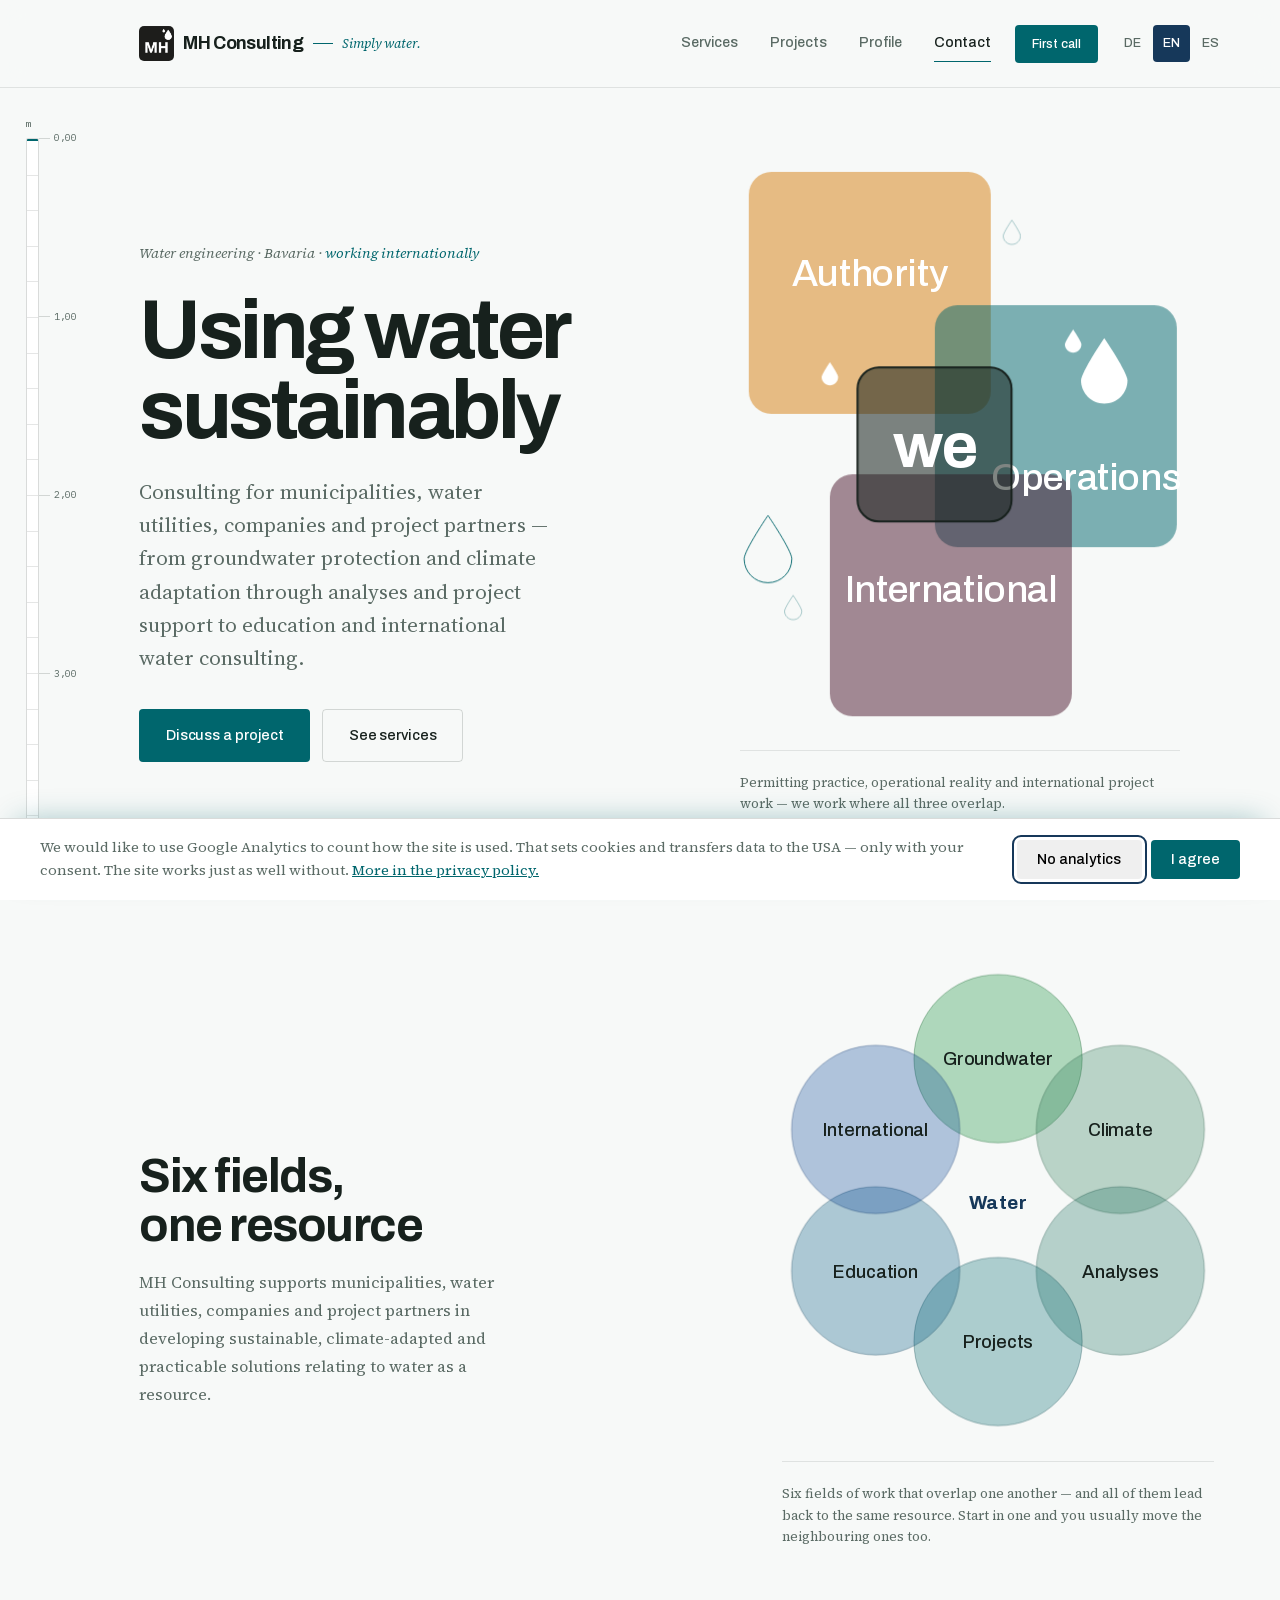
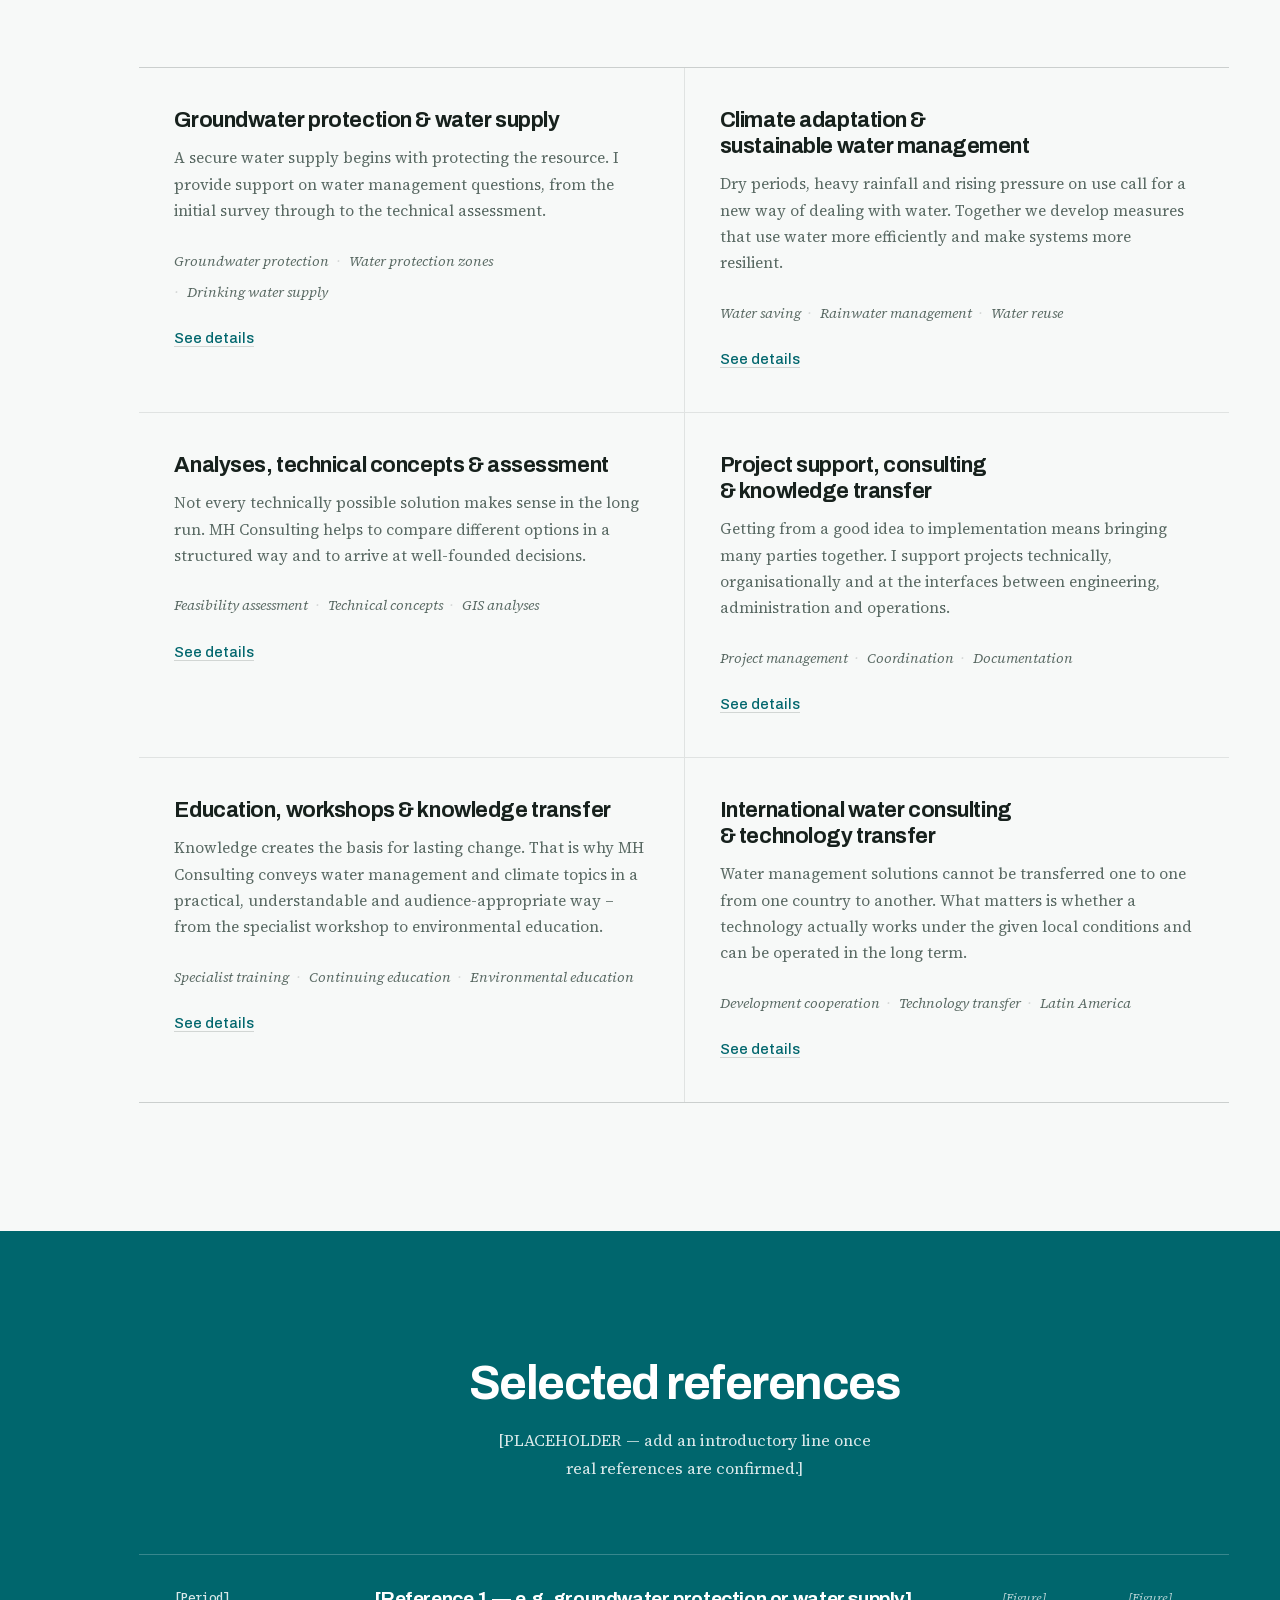
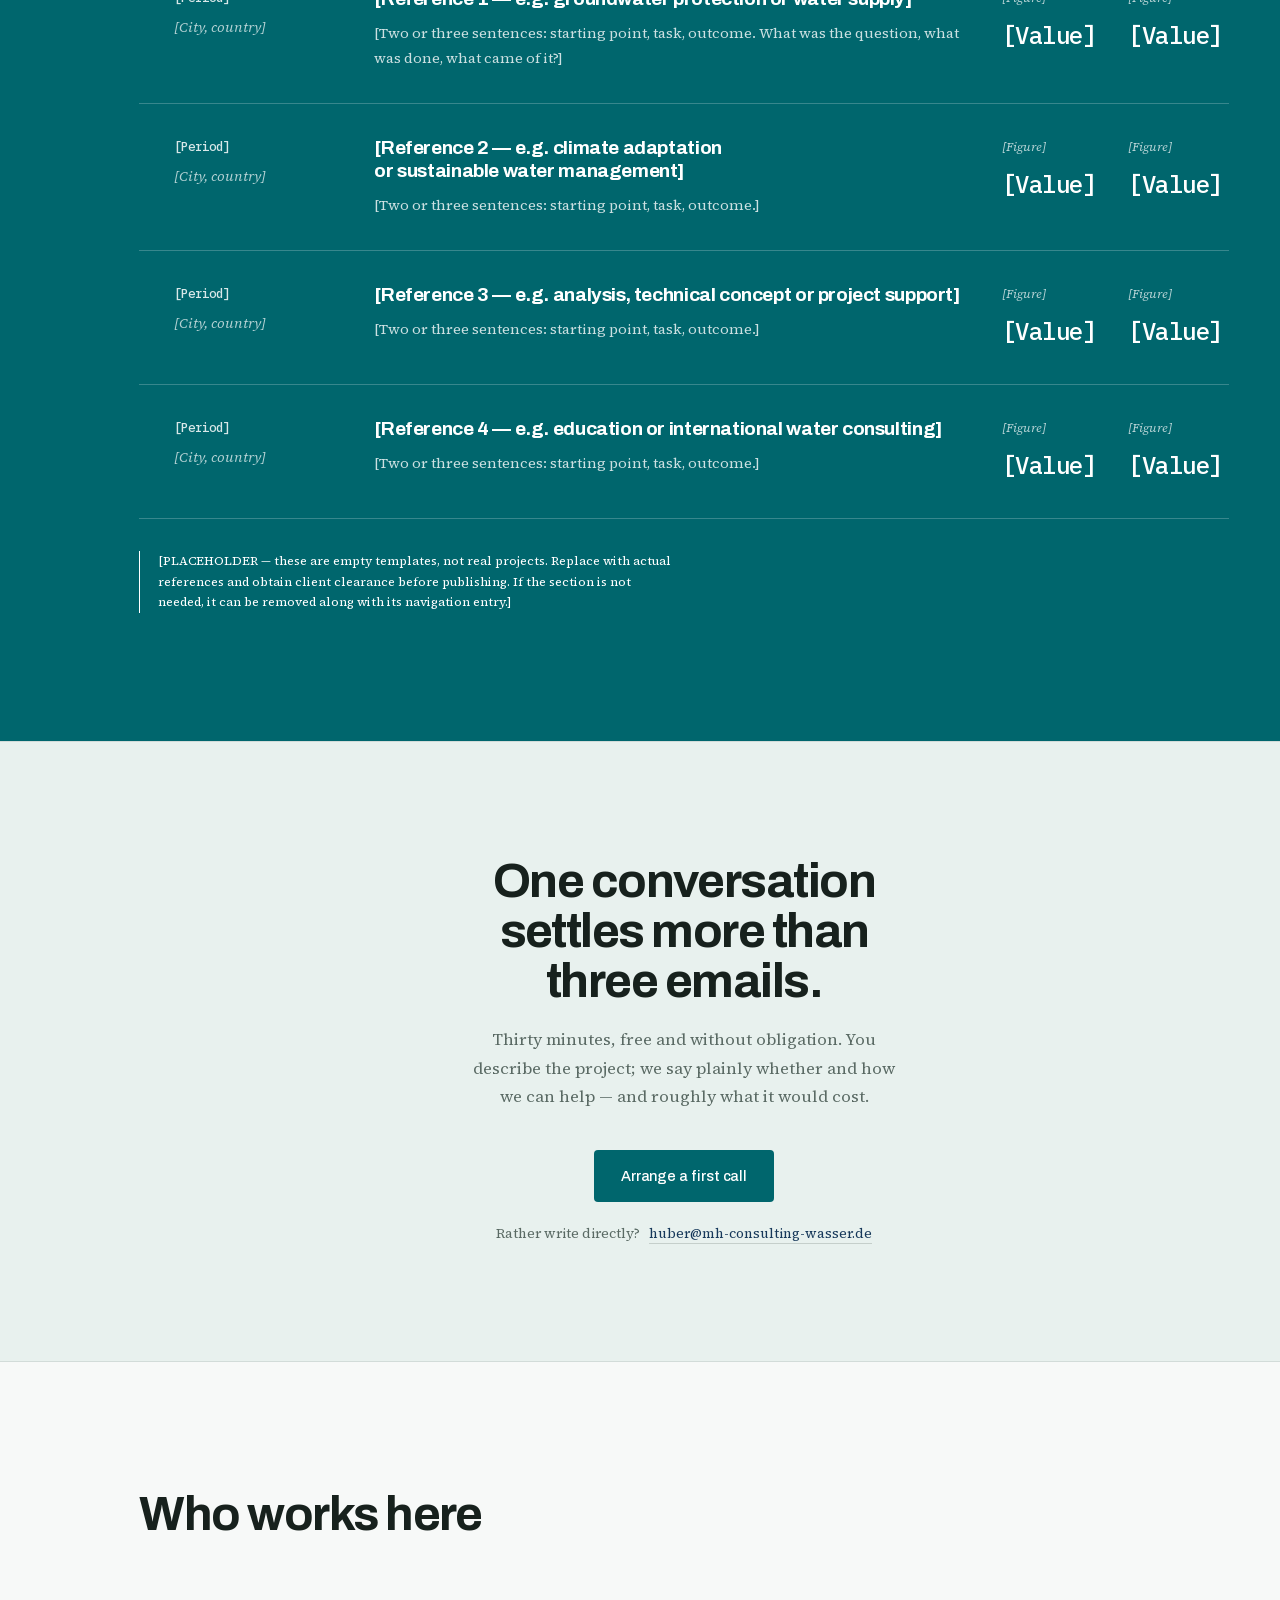
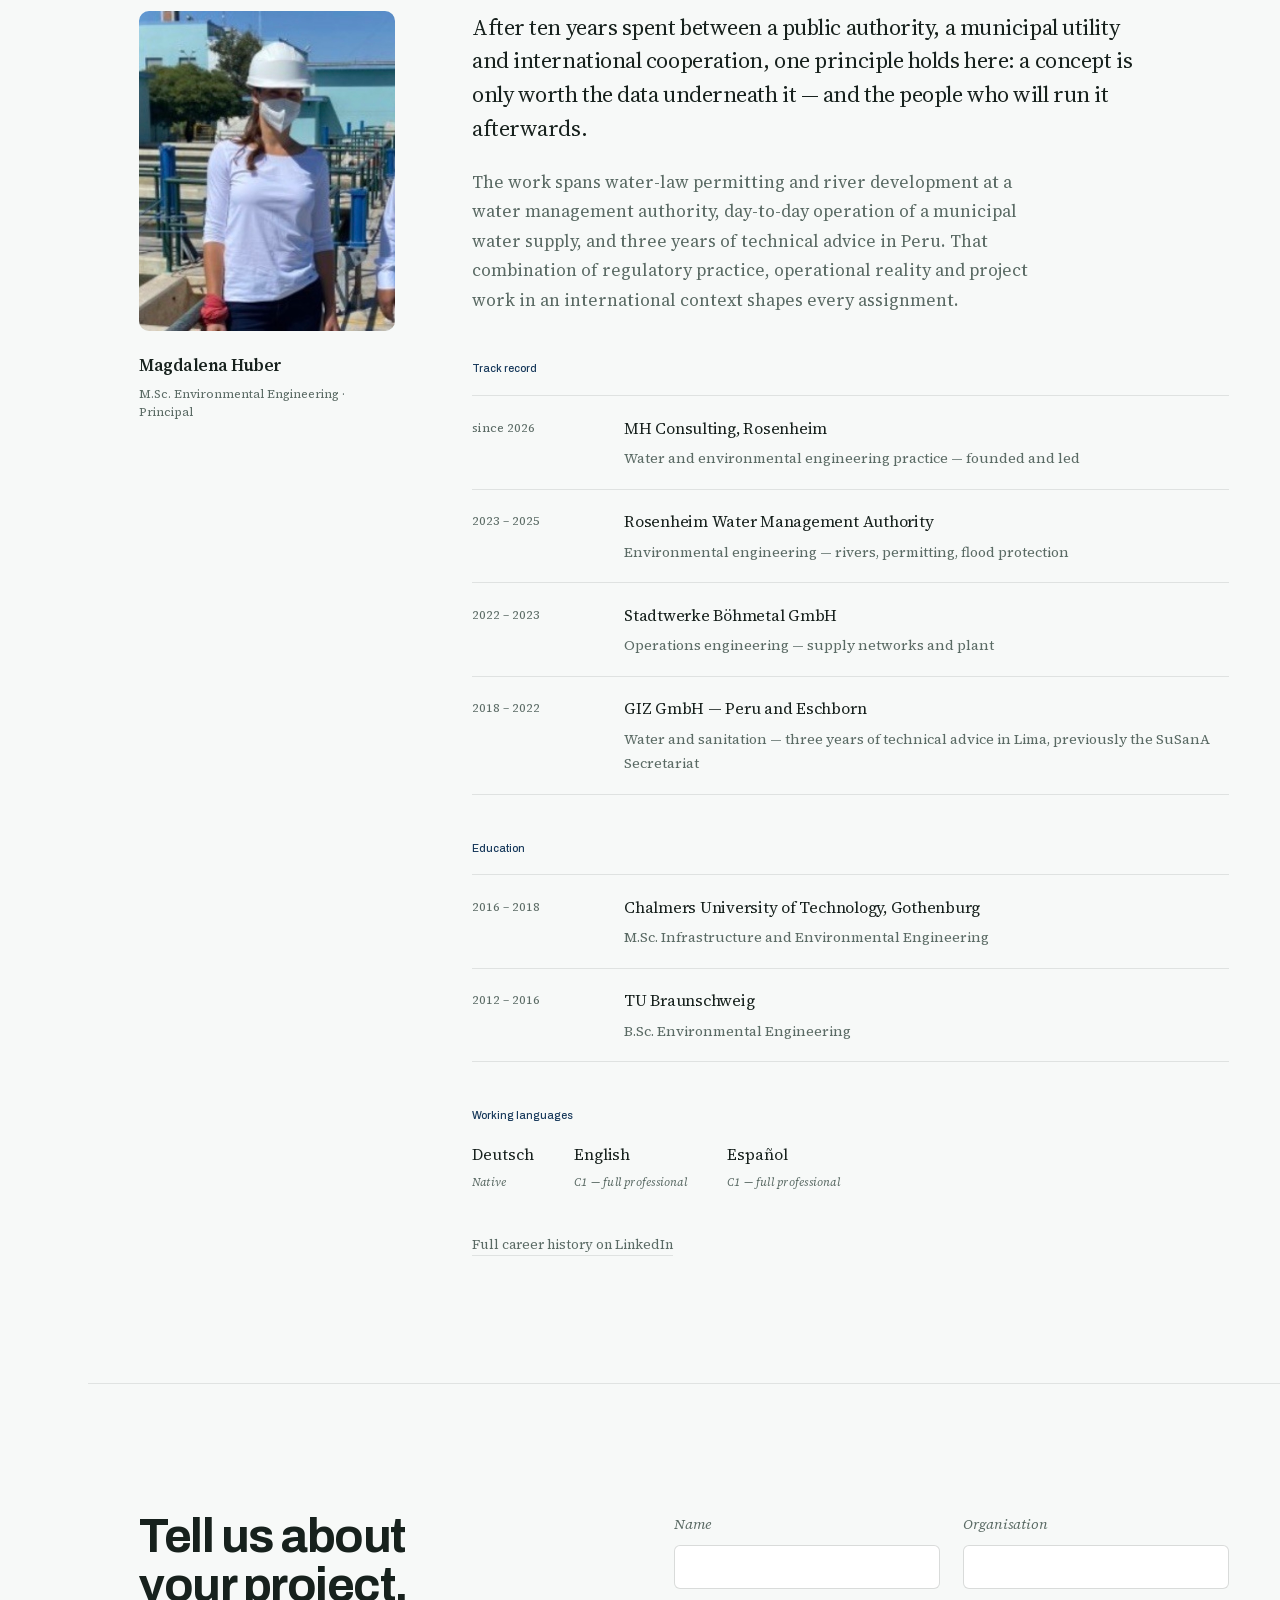
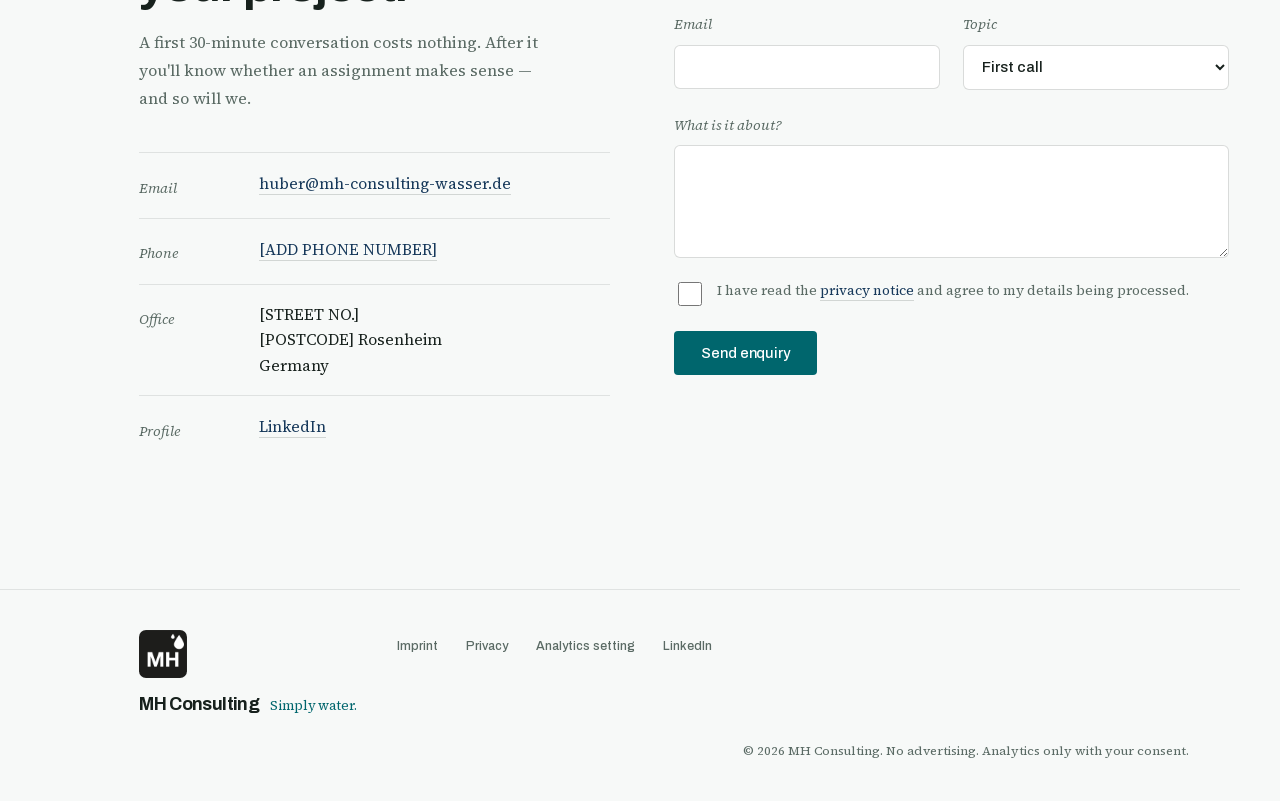
==== en/index.html @ f1e2ece2 "Rechtstexte: sechs Widersprueche und Falschangaben behoben Datenschutzerklaerung - Abschnitt 3 endet" ====
<!doctype html>
<html lang="en">
<head>
<meta charset="utf-8">
<meta name="viewport" content="width=device-width, initial-scale=1">
<title data-i18n="meta.title">MH Consulting — Water &amp; Environmental Engineering</title>
<meta name="description" data-i18n-attr="content:meta.desc" content="MH Consulting advises municipalities, water utilities and companies on water: groundwater protection, climate adaptation, analyses, projects, training.">
<meta name="robots" content="noindex,nofollow"><!-- ENTFERNEN VOR DEM ECHTEN START -->
<meta name="theme-color" content="#00666D">

<!-- Kanonische Adresse ist die .de-Fassung; mh-consulting-wasser.com
     leitet per 301 dorthin. Bei einem Wechsel siehe README, „Domain". -->
<link rel="canonical" href="https://mh-consulting-wasser.de/en/">
<link rel="alternate" hreflang="de" href="https://mh-consulting-wasser.de/">
<link rel="alternate" hreflang="en" href="https://mh-consulting-wasser.de/en/">
<link rel="alternate" hreflang="es" href="https://mh-consulting-wasser.de/es/">
<link rel="alternate" hreflang="x-default" href="https://mh-consulting-wasser.de/">

<meta property="og:type" content="website">
<meta property="og:site_name" content="MH Consulting">
<meta property="og:locale" content="en_GB">
<meta property="og:locale:alternate" content="en_GB">
<meta property="og:locale:alternate" content="es_ES">
<meta property="og:url" content="https://mh-consulting-wasser.de/en/">
<meta property="og:title" data-i18n-attr="content:meta.title" content="MH Consulting — Water &amp; Environmental Engineering">
<meta property="og:description" data-i18n-attr="content:meta.desc" content="MH Consulting advises municipalities, water utilities and companies on water: groundwater protection, climate adaptation, analyses, projects, training.">
<meta property="og:image" content="https://mh-consulting-wasser.de/assets/img/og.jpg">
<meta property="og:image:width" content="1200">
<meta property="og:image:height" content="630">
<meta property="og:image:alt" content="MH Consulting — Wasser nachhaltig nutzen">
<meta name="twitter:card" content="summary_large_image">

<!-- PLATZHALTER: Bestätigungs-Token der Google Search Console eintragen
     und dann diese Zeile aktivieren.
<meta name="google-site-verification" content="TOKEN-HIER-EINSETZEN"> -->
<link rel="preload" href="../assets/fonts/archivo-700-normal-latin.woff2" as="font" type="font/woff2" crossorigin>
<link rel="preload" href="../assets/fonts/source-serif-4-400-normal-latin.woff2" as="font" type="font/woff2" crossorigin>
<link rel="stylesheet" href="../assets/fonts/fonts.css">
<link rel="stylesheet" href="../assets/css/style.css">
<link rel="icon" href="../assets/img/favicon-32.png" sizes="32x32">
<link rel="icon" href="../assets/img/favicon-16.png" sizes="16x16">
<link rel="apple-touch-icon" href="../assets/img/apple-touch-icon.png">
<link rel="manifest" href="../site.webmanifest">

<script type="application/ld+json">
{
  "@context": "https://schema.org",
  "@type": "ProfessionalService",
  "@id": "https://mh-consulting-wasser.de/#organisation",
  "name": "MH Consulting",
  "description": "Beratung rund um die Ressource Wasser: Grundwasserschutz und Wasserversorgung, Klimaanpassung, Analysen und Fachkonzepte, Projektbegleitung, Bildung sowie internationale Wasserberatung.",
  "url": "https://mh-consulting-wasser.de/",
  "email": "huber@mh-consulting-wasser.de",
  "image": "https://mh-consulting-wasser.de/assets/img/og.jpg",
  "logo": "https://mh-consulting-wasser.de/assets/img/logo.png",
  "founder": {
    "@type": "Person",
    "name": "Magdalena Huber",
    "jobTitle": "M.Sc. Umweltingenieurwesen",
    "sameAs": ["https://www.linkedin.com/in/magdalenahuber/"]
  },
  "knowsLanguage": ["de", "en", "es"],
  "areaServed": [
    {"@type": "Country", "name": "Deutschland"},
    {"@type": "Place", "name": "Lateinamerika"}
  ],
  "address": {
    "@type": "PostalAddress",
    "addressLocality": "Rosenheim",
    "addressCountry": "DE"
  },
  "hasOfferCatalog": {
    "@type": "OfferCatalog",
    "name": "Leistungen",
    "itemListElement": [
      {"@type": "Offer", "itemOffered": {"@type": "Service", "name": "Grundwasserschutz & Wasserversorgung"}},
      {"@type": "Offer", "itemOffered": {"@type": "Service", "name": "Klimaanpassung & nachhaltiges Wassermanagement"}},
      {"@type": "Offer", "itemOffered": {"@type": "Service", "name": "Analysen, Fachkonzepte & technische Bewertung"}},
      {"@type": "Offer", "itemOffered": {"@type": "Service", "name": "Projektbegleitung, Beratung & Wissenstransfer"}},
      {"@type": "Offer", "itemOffered": {"@type": "Service", "name": "Bildung, Workshops & Wissenstransfer"}},
      {"@type": "Offer", "itemOffered": {"@type": "Service", "name": "Internationale Wasserberatung & Technologietransfer"}}
    ]
  }
}
</script>
</head>
<body>

<a class="skiplink" href="#main" data-i18n="nav.skip">Skip to content</a>

<!-- Signature: Pegel (gauge staff) — scroll position as water level -->
<div class="gauge" aria-hidden="true">
  <span class="gauge__unit">m</span>
  <div class="gauge__staff"><span class="gauge__level"></span></div>
  <ol class="gauge__marks">
    <li data-mark="0,00"></li><li data-mark="1,00"></li><li data-mark="2,00"></li>
    <li data-mark="3,00"></li><li data-mark="4,00"></li>
  </ol>
</div>

<div id="top"></div>

<header class="masthead">
  <a class="wordmark" href="#top">
    <!-- Die minimale Bildmarke trägt keine Schrift mehr — nur „MH" und die
         Tropfen. Den Namen trägt die Schrift daneben, das Zeichen bleibt
         damit auch bei 34 px eindeutig. -->
    <img class="wordmark__mark" src="../assets/img/logo.png" alt="" aria-hidden="true"
         width="1024" height="1024" decoding="async">
    <span class="wordmark__name">MH Consulting</span>
    <span class="wordmark__rule" aria-hidden="true"></span>
    <span class="wordmark__sub" data-i18n="brand.claim">Simply water.</span>
  </a>

  <nav class="nav" id="nav" aria-label="Main navigation" data-i18n-attr="aria-label:nav.label">
    <a href="#leistungen" data-i18n="nav.services">Services</a>
    <a href="#projekte" data-i18n="nav.projects">Projects</a>
    <a href="#profil" data-i18n="nav.about">Profile</a>
    <a href="#kontakt" data-i18n="nav.contact">Contact</a>
  </nav>

  <div class="masthead__tools">
    <a class="cta-mini" href="#kontakt" data-opens-talk data-i18n="cta.mini">First call</a>
    <div class="lang" role="group" aria-label="Language" data-i18n-attr="aria-label:nav.lang">
      <a href="../" hreflang="de">DE</a>
      <a href="./" hreflang="en" aria-current="true">EN</a>
      <a href="../es/" hreflang="es">ES</a>
    </div>
    <button class="burger" id="burger" aria-expanded="false" aria-controls="nav" aria-label="Menu" data-i18n-attr="aria-label:nav.menu">
      <span></span><span></span>
    </button>
  </div>
</header>

<main id="main">

  <!-- ── HERO ───────────────────────────────────────────── -->
  <section class="hero">
    <div class="hero__text">
      <p class="eyebrow" data-i18n-html="hero.eyebrow">Water engineering · Bavaria · <span class="eyebrow__intl">working internationally</span></span></p>
      <h1 data-i18n-html="hero.h1">Using water<br>sustainably</h1>
      <p class="standfirst" data-i18n="hero.lede">Consulting for municipalities, water utilities, companies and project partners — from groundwater protection and climate adaptation through analyses and project support to education and international water consulting.</p>
      <div class="actions">
        <a class="btn btn--solid" href="#kontakt" data-opens-write data-i18n="hero.cta1">Discuss a project</a>
        <a class="btn btn--ghost" href="#leistungen" data-i18n="hero.cta2">See services</a>
      </div>
    </div>

    <figure class="venn venn--work">
      <!-- Die von der Auftraggeberin gestaltete Fassung, aus der PNG-Vorlage
           als Inline-SVG nachgebaut (Geometrie 1:1 vermessen: drei gleich
           große Felder von 385 Einheiten, Radius 36).

           Gegenüber der Bilddatei gewinnt diese Fassung dreierlei: Die
           Beschriftungen werden mitübersetzt (`venn1.a`–`venn1.c`), sie
           erben die Hausschrift statt sie einzubacken, und die Felder
           lassen sich einzeln animieren — die Einblend-Regeln für
           `.venn__c--1/2/3` liegen im Stylesheet bereits vor.

           Die Schrift steht bewusst in --ink und nicht in Weiß: Bei 50 %
           Deckkraft der Flächen erreicht Weiß nur 1,8:1 (Behörde) bzw.
           2,4:1 (Betrieb) und ist damit unlesbar. --ink liegt bei 9,3:1
           bzw. 6,8:1. -->
      <svg viewBox="190 55 700 890" role="img" aria-labelledby="v1t v1d">
        <title id="v1t" data-i18n="venn1.title">Public authority, utility operations and international project work</title>
        <desc id="v1d" data-i18n="venn1.desc">Venn diagram of three sets — public authority, utility operations and international cooperation. The shared intersection is marked as the working field.</desc>

        <defs>
          <!-- Ein Tropfen, sechsmal verwendet. Kastenmaß 72 × 104. -->
          <symbol id="drop" viewBox="0 0 72 104">
            <path d="M36 4C36 4 70 54 70 66C70 84.8 54.8 100 36 100C17.2 100 2 84.8 2 66C2 54 36 4 36 4Z"/>
          </symbol>
        </defs>

        <g class="venn__sets">
          <rect class="venn__c venn__c--1" x="204" y="66"  width="385" height="385" rx="36"/>
          <rect class="venn__c venn__c--2" x="500" y="278" width="385" height="385" rx="36"/>
          <rect class="venn__c venn__c--3" x="333" y="547" width="385" height="385" rx="36"/>
        </g>

        <!-- Tropfen: die weißen liegen auf den Flächen, die offenen daneben. -->
        <g class="venn__drops" aria-hidden="true">
          <use class="venn__drop venn__drop--fill" href="#drop" x="319" y="367" width="28" height="40"/>
          <use class="venn__drop venn__drop--fill" href="#drop" x="706" y="315" width="28" height="40"/>
          <use class="venn__drop venn__drop--fill" href="#drop" x="730" y="326" width="79" height="113"/>
          <use class="venn__drop venn__drop--line" href="#drop" x="608" y="141" width="29" height="42"/>
          <use class="venn__drop venn__drop--line" href="#drop" x="194" y="608" width="81" height="116"/>
          <use class="venn__drop venn__drop--line" href="#drop" x="260" y="738" width="29" height="42"/>
        </g>

        <g class="venn__labels">
          <text x="396" y="248" data-i18n="venn1.a">Authority</text>
          <text x="740" y="572" data-i18n="venn1.b">Operations</text>
          <text x="526" y="750" data-i18n="venn1.c">International</text>
        </g>

        <g class="venn__core">
          <rect class="venn__chip" x="377" y="377" width="245" height="245" rx="34"/>
          <text x="500" y="536" data-i18n="venn1.core">we</text>
        </g>
      </svg>
      <figcaption data-i18n="venn1.cap">Permitting practice, operational reality and international project work — we work where all three overlap.</figcaption>
    </figure>

  </section>

  <!-- ── LEISTUNGEN ─────────────────────────────────────── -->
  <section id="leistungen" class="band">
    <div class="band__split">
      <div class="band__head">
        <h2 data-i18n="svc.h2">Six fields, one resource</h2>
        <p class="band__lede" data-i18n="svc.lede">MH Consulting supports municipalities, water utilities, companies and project partners in developing sustainable, climate-adapted and practicable solutions relating to water as a resource.</p>
      </div>

      <figure class="venn venn--sm venn--ring" tabindex="-1">
      <svg viewBox="54 34 452 492" role="img" aria-labelledby="v2t v2d">
        <title id="v2t" data-i18n="venn2.title">Six fields of work around the resource water</title>
        <desc id="v2d" data-i18n="venn2.desc">Six overlapping circles in a ring — groundwater protection, climate adaptation, analyses, project support, education and international consulting. At the centre sits the shared resource, water.</desc>
        <g class="venn__sets">
          <circle class="venn__c venn__c--r1" data-service="1" cx="280" cy="132" r="88"/>
          <circle class="venn__c venn__c--r2" data-service="2" cx="408" cy="206" r="88"/>
          <circle class="venn__c venn__c--r3" data-service="3" cx="408" cy="354" r="88"/>
          <circle class="venn__c venn__c--r4" data-service="4" cx="280" cy="428" r="88"/>
          <circle class="venn__c venn__c--r5" data-service="5" cx="152" cy="354" r="88"/>
          <circle class="venn__c venn__c--r6" data-service="6" cx="152" cy="206" r="88"/>
        </g>
        <g class="venn__labels">
          <text x="280" y="139" data-service="1" data-i18n="venn2.a">Groundwater</text>
          <text x="408" y="213" data-service="2" data-i18n="venn2.b">Climate</text>
          <text x="408" y="361" data-service="3" data-i18n="venn2.c">Analyses</text>
          <text x="280" y="435" data-service="4" data-i18n="venn2.d">Projects</text>
          <text x="152" y="361" data-service="5" data-i18n="venn2.e">Education</text>
          <text x="152" y="213" data-service="6" data-i18n="venn2.f">International</text>
        </g>
        <g class="venn__core">
          <text x="280" y="289" data-i18n="venn2.core1">Water</text>
        </g>
      </svg>
        <figcaption data-i18n="venn2.cap">Six fields of work that overlap one another — and all of them lead back to the same resource. Start in one and you usually move the neighbouring ones too.</figcaption>
      </figure>
    </div>

    <ul class="cards">
      <li class="card">
        <span class="card__tick" aria-hidden="true"></span>
        <h3 data-i18n="svc.1t">Groundwater protection &amp; water supply</h3>
        <p data-i18n="svc.1d">A secure water supply begins with protecting the resource. I provide support on water management questions, from the initial survey through to the technical assessment.</p>
        <ul class="tags">
          <li data-i18n="svc.1a">Groundwater protection</li><li data-i18n="svc.1b">Water protection zones</li><li data-i18n="svc.1c">Drinking water supply</li>
        </ul>
        <button class="card__more" type="button" data-service="1" data-topic="grundwasser">
          <span data-i18n="svc.more">See details</span>
        </button>
      </li>
      <li class="card">
        <span class="card__tick" aria-hidden="true"></span>
        <h3 data-i18n="svc.2t">Climate adaptation &amp; sustainable water management</h3>
        <p data-i18n="svc.2d">Dry periods, heavy rainfall and rising pressure on use call for a new way of dealing with water. Together we develop measures that use water more efficiently and make systems more resilient.</p>
        <ul class="tags">
          <li data-i18n="svc.2a">Water saving</li><li data-i18n="svc.2b">Rainwater management</li><li data-i18n="svc.2c">Water reuse</li>
        </ul>
        <button class="card__more" type="button" data-service="2" data-topic="klima">
          <span data-i18n="svc.more">See details</span>
        </button>
      </li>
      <li class="card">
        <span class="card__tick" aria-hidden="true"></span>
        <h3 data-i18n="svc.3t">Analyses, technical concepts &amp; assessment</h3>
        <p data-i18n="svc.3d">Not every technically possible solution makes sense in the long run. MH Consulting helps to compare different options in a structured way and to arrive at well-founded decisions.</p>
        <ul class="tags">
          <li data-i18n="svc.3a">Feasibility assessment</li><li data-i18n="svc.3b">Technical concepts</li><li data-i18n="svc.3c">GIS analyses</li>
        </ul>
        <button class="card__more" type="button" data-service="3" data-topic="analysen">
          <span data-i18n="svc.more">See details</span>
        </button>
      </li>
      <li class="card">
        <span class="card__tick" aria-hidden="true"></span>
        <h3 data-i18n="svc.4t">Project support, consulting &amp; knowledge transfer</h3>
        <p data-i18n="svc.4d">Getting from a good idea to implementation means bringing many parties together. I support projects technically, organisationally and at the interfaces between engineering, administration and operations.</p>
        <ul class="tags">
          <li data-i18n="svc.4a">Project management</li><li data-i18n="svc.4b">Coordination</li><li data-i18n="svc.4c">Documentation</li>
        </ul>
        <button class="card__more" type="button" data-service="4" data-topic="projekt">
          <span data-i18n="svc.more">See details</span>
        </button>
      </li>
      <li class="card">
        <span class="card__tick" aria-hidden="true"></span>
        <h3 data-i18n="svc.5t">Education, workshops &amp; knowledge transfer</h3>
        <p data-i18n="svc.5d">Knowledge creates the basis for lasting change. That is why MH Consulting conveys water management and climate topics in a practical, understandable and audience-appropriate way – from the specialist workshop to environmental education.</p>
        <ul class="tags">
          <li data-i18n="svc.5a">Specialist training</li><li data-i18n="svc.5b">Continuing education</li><li data-i18n="svc.5c">Environmental education</li>
        </ul>
        <button class="card__more" type="button" data-service="5" data-topic="bildung">
          <span data-i18n="svc.more">See details</span>
        </button>
      </li>
      <li class="card">
        <span class="card__tick" aria-hidden="true"></span>
        <h3 data-i18n="svc.6t">International water consulting &amp; technology transfer</h3>
        <p data-i18n="svc.6d">Water management solutions cannot be transferred one to one from one country to another. What matters is whether a technology actually works under the given local conditions and can be operated in the long term.</p>
        <ul class="tags">
          <li data-i18n="svc.6a">Development cooperation</li><li data-i18n="svc.6b">Technology transfer</li><li data-i18n="svc.6c">Latin America</li>
        </ul>
        <button class="card__more" type="button" data-service="6" data-topic="international">
          <span data-i18n="svc.more">See details</span>
        </button>
      </li>
    </ul>
  </section>

  <!-- ── PROJEKTE ───────────────────────────────────────── -->
  <section id="projekte" class="band band--dark">
    <div class="band__head band__head--center">
      <h2 data-i18n="prj.h2">Selected references</h2>
      <p class="band__lede" data-i18n="prj.lede">[PLACEHOLDER — add an introductory line once real references are confirmed.]</p>
    </div>

    <ol class="cases">
      <li class="case">
        <div class="case__meta">
          <span class="case__year" data-i18n="prj.year">[Period]</span>
          <span class="case__place" data-i18n="prj.1p">[City, country]</span>
        </div>
        <div class="case__body">
          <h3 data-i18n="prj.1t">[Reference 1 — e.g. groundwater protection or water supply]</h3>
          <p data-i18n="prj.1d">[Two or three sentences: starting point, task, outcome. What was the question, what was done, what came of it?]</p>
        </div>
        <dl class="case__figs">
          <div><dt data-i18n="prj.1k1">[Figure]</dt><dd data-i18n="prj.val">[Value]</dd></div>
          <div><dt data-i18n="prj.1k2">[Figure]</dt><dd data-i18n="prj.val">[Value]</dd></div>
        </dl>
      </li>

      <li class="case">
        <div class="case__meta">
          <span class="case__year" data-i18n="prj.year">[Period]</span>
          <span class="case__place" data-i18n="prj.2p">[City, country]</span>
        </div>
        <div class="case__body">
          <h3 data-i18n="prj.2t">[Reference 2 — e.g. climate adaptation or sustainable water management]</h3>
          <p data-i18n="prj.2d">[Two or three sentences: starting point, task, outcome.]</p>
        </div>
        <dl class="case__figs">
          <div><dt data-i18n="prj.2k1">[Figure]</dt><dd data-i18n="prj.val">[Value]</dd></div>
          <div><dt data-i18n="prj.2k2">[Figure]</dt><dd data-i18n="prj.val">[Value]</dd></div>
        </dl>
      </li>

      <li class="case">
        <div class="case__meta">
          <span class="case__year" data-i18n="prj.year">[Period]</span>
          <span class="case__place" data-i18n="prj.3p">[City, country]</span>
        </div>
        <div class="case__body">
          <h3 data-i18n="prj.3t">[Reference 3 — e.g. analysis, technical concept or project support]</h3>
          <p data-i18n="prj.3d">[Two or three sentences: starting point, task, outcome.]</p>
        </div>
        <dl class="case__figs">
          <div><dt data-i18n="prj.3k1">[Figure]</dt><dd data-i18n="prj.val">[Value]</dd></div>
          <div><dt data-i18n="prj.3k2">[Figure]</dt><dd data-i18n="prj.val">[Value]</dd></div>
        </dl>
      </li>

      <li class="case">
        <div class="case__meta">
          <span class="case__year" data-i18n="prj.year">[Period]</span>
          <span class="case__place" data-i18n="prj.4p">[City, country]</span>
        </div>
        <div class="case__body">
          <h3 data-i18n="prj.4t">[Reference 4 — e.g. education or international water consulting]</h3>
          <p data-i18n="prj.4d">[Two or three sentences: starting point, task, outcome.]</p>
        </div>
        <dl class="case__figs">
          <div><dt data-i18n="prj.4k1">[Figure]</dt><dd data-i18n="prj.val">[Value]</dd></div>
          <div><dt data-i18n="prj.4k2">[Figure]</dt><dd data-i18n="prj.val">[Value]</dd></div>
        </dl>
      </li>
    </ol>

    <p class="disclaimer" data-i18n="prj.note">[PLACEHOLDER — these are empty templates, not real projects. Replace with actual references and obtain client clearance before publishing. If the section is not needed, it can be removed along with its navigation entry.]</p>
  </section>

  <!-- ── CALL TO ACTION ─────────────────────────────────── -->
  <section class="cta" aria-labelledby="cta-h">
    <div class="cta__inner">
      <h2 id="cta-h" data-i18n="cta.h2">One conversation settles more than three emails.</h2>
      <p class="cta__lede" data-i18n="cta.lede">Thirty minutes, free and without obligation. You describe the project; we say plainly whether and how we can help — and roughly what it would cost.</p>
      <div class="cta__actions">
        <a class="btn btn--solid" href="#kontakt" data-opens-talk data-i18n="cta.btn">Arrange a first call</a>
        <p class="cta__alt">
          <span data-i18n="cta.alt">Rather write directly?</span>
          <a href="mailto:huber@mh-consulting-wasser.de" data-i18n="ph.mail">huber@mh-consulting-wasser.de</a>
        </p>
      </div>
    </div>
  </section>

  <!-- ── PROFIL / TEAM ──────────────────────────────────── -->
  <section id="profil" class="band">
    <div class="band__head">
      <h2 data-i18n="abt.h2">Who works here</h2>
    </div>

    <div class="profile">
      <figure class="profile__portrait">
        <img class="portrait" src="../assets/img/portrait.jpg" width="490" height="764" alt="Portrait photo of Magdalena Huber wearing a hard hat at a water facility" data-i18n-attr="alt:abt.photoAlt" loading="lazy" decoding="async">
        <figcaption>
          <b data-i18n="abt.name">Magdalena Huber</b>
          <span data-i18n="abt.role">M.Sc. Environmental Engineering · Principal</span>
        </figcaption>
      </figure>

      <div class="profile__text">
        <p class="lead" data-i18n="abt.p1">After ten years spent between a public authority, a municipal utility and international cooperation, one principle holds here: a concept is only worth the data underneath it — and the people who will run it afterwards.</p>
        <p data-i18n="abt.p2">The work spans water-law permitting and river development at a water management authority, day-to-day operation of a municipal water supply, and three years of technical advice in Peru. That combination of regulatory practice, operational reality and project work in an international context shapes every assignment.</p>

        <h3 class="subhead" data-i18n="abt.exp">Track record</h3>
        <ol class="track">
          <li><span class="track__yr" data-i18n="abt.t0y">since 2026</span><b data-i18n="abt.t0t">MH Consulting, Rosenheim</b><em data-i18n="abt.t0d">Water and environmental engineering practice — founded and led</em></li>
          <li><span class="track__yr">2023 – 2025</span><b data-i18n="abt.t1t">Rosenheim Water Management Authority</b><em data-i18n="abt.t1d">Environmental engineering — rivers, permitting, flood protection</em></li>
          <li><span class="track__yr">2022 – 2023</span><b data-i18n="abt.t2t">Stadtwerke Böhmetal GmbH</b><em data-i18n="abt.t2d">Operations engineering — supply networks and plant</em></li>
          <li><span class="track__yr">2018 – 2022</span><b data-i18n="abt.t3t">GIZ GmbH — Peru and Eschborn</b><em data-i18n="abt.t3d">Water and sanitation — three years of technical advice in Lima, previously the SuSanA Secretariat</em></li>
        </ol>

        <h3 class="subhead" data-i18n="abt.edu">Education</h3>
        <ol class="track">
          <li><span class="track__yr">2016 – 2018</span><b data-i18n="abt.e1t">Chalmers University of Technology, Gothenburg</b><em data-i18n="abt.e1d">M.Sc. Infrastructure and Environmental Engineering</em></li>
          <li><span class="track__yr">2012 – 2016</span><b data-i18n="abt.e2t">TU Braunschweig</b><em data-i18n="abt.e2d">B.Sc. Environmental Engineering</em></li>
        </ol>

        <h3 class="subhead" data-i18n="abt.lang">Working languages</h3>
        <ul class="langs">
          <li><b>Deutsch</b><span data-i18n="abt.l1">Native</span></li>
          <li><b>English</b><span data-i18n="abt.l2">C1 — full professional</span></li>
          <li><b>Español</b><span data-i18n="abt.l3">C1 — full professional</span></li>
        </ul>

        <p class="profile__more"><a href="https://www.linkedin.com/in/magdalenahuber/" rel="me noopener" target="_blank" data-i18n="abt.cv">Full career history on LinkedIn</a></p>
      </div>
    </div>
  </section>

  <!-- ── KONTAKT ────────────────────────────────────────── -->
  <section id="kontakt" class="band band--contact">
    <div class="contact">
      <div class="contact__pitch">
        <h2 data-i18n="ctc.h2">Tell us about your project.</h2>
        <p class="band__lede" data-i18n="ctc.lede">A first 30-minute conversation costs nothing. After it you'll know whether an assignment makes sense — and so will we.</p>

        <dl class="contact__list">
          <div><dt data-i18n="ctc.mail">Email</dt><dd><a href="mailto:huber@mh-consulting-wasser.de" data-i18n="ph.mail">huber@mh-consulting-wasser.de</a></dd></div>
          <div><dt data-i18n="ctc.phone">Phone</dt><dd><a href="tel:+49000000000" data-i18n="ph.phone">[ADD PHONE NUMBER]</a></dd></div>
          <div><dt data-i18n="ctc.addr">Office</dt><dd data-i18n-html="ph.addr">[STREET NO.]<br>[POSTCODE] Rosenheim<br>Germany</dd></div>
          <div><dt data-i18n="ctc.profile">Profile</dt><dd><a href="https://www.linkedin.com/in/magdalenahuber/" rel="me noopener" target="_blank">LinkedIn</a></dd></div>
        </dl>
      </div>

      <form class="form" id="form" novalidate>
        <div class="field">
          <label for="f-name" data-i18n="frm.name">Name</label>
          <input id="f-name" name="name" type="text" autocomplete="name" required>
        </div>
        <div class="field">
          <label for="f-org" data-i18n="frm.org">Organisation</label>
          <input id="f-org" name="org" type="text" autocomplete="organization">
        </div>
        <div class="field">
          <label for="f-mail" data-i18n="frm.mail">Email</label>
          <input id="f-mail" name="email" type="email" autocomplete="email" required>
        </div>
        <div class="field">
          <label for="f-topic" data-i18n="frm.topic">Topic</label>
          <select id="f-topic" name="topic">
            <option value="erstgespraech" data-i18n="frm.o0" selected>First call</option>
            <option value="grundwasser" data-i18n="frm.o1">Groundwater protection &amp; water supply</option>
            <option value="klima" data-i18n="frm.o2">Climate adaptation &amp; sustainable water management</option>
            <option value="analysen" data-i18n="frm.o3">Analyses, technical concepts &amp; assessment</option>
            <option value="projekt" data-i18n="frm.o4">Project support, consulting &amp; knowledge transfer</option>
            <option value="bildung" data-i18n="frm.o5">Education, workshops &amp; knowledge transfer</option>
            <option value="international" data-i18n="frm.o6">International water consulting &amp; technology transfer</option>
            <option value="sonstiges" data-i18n="frm.o7">Something else</option>
          </select>
        </div>
        <div class="field field--wide">
          <label for="f-msg" data-i18n="frm.msg">What is it about?</label>
          <textarea id="f-msg" name="message" rows="5" required></textarea>
        </div>
        <div class="field field--wide check">
          <input id="f-privacy" name="privacy" type="checkbox" required>
          <label for="f-privacy" data-i18n-html="frm.privacy">I have read the <a href="../datenschutz.html">privacy notice</a> and agree to my details being processed.</a> gelesen und bin mit der Verarbeitung meiner Angaben einverstanden.</label>
        </div>
        <div class="field field--wide">
          <button class="btn btn--solid" type="submit" data-i18n="frm.send">Send enquiry</button>
          <p class="form__note" role="status" id="form-note"></p>
        </div>
      </form>
    </div>
  </section>
</main>

<footer class="foot">
  <div class="foot__brand">
    <img class="foot__mark" src="../assets/img/logo.png"
         alt="MH Consulting — Einfach Wasser"
         width="1024" height="1024" loading="lazy" decoding="async">
    <div>
      <span class="wordmark__name">MH Consulting</span>
      <span data-i18n="brand.claim">Simply water.</span>
    </div>
  </div>
  <nav class="foot__nav" aria-label="Legal" data-i18n-attr="aria-label:foot.legal">
    <a href="../impressum.html" data-i18n="foot.imprint">Imprint</a>
    <a href="../datenschutz.html" data-i18n="foot.privacy">Privacy</a>
    <a href="#" data-consent-reset data-i18n="cns.reset">Analytics setting</a>
    <a href="https://www.linkedin.com/in/magdalenahuber/" rel="me noopener" target="_blank">LinkedIn</a>
  </nav>
  <p class="foot__note" data-i18n="foot.note">© 2026 MH Consulting. No advertising. Analytics only with your consent.</p>
</footer>

<dialog class="modal modal--write" id="write-modal" aria-labelledby="write-title">
  <article class="modal__box">
    <button class="modal__close" id="write-close" type="button" aria-label="Close" data-i18n-attr="aria-label:dlg.close">
      <svg viewBox="0 0 20 20" aria-hidden="true"><path d="M5 5l10 10M15 5L5 15"/></svg>
    </button>

    <h2 id="write-title" data-i18n="write.h2">Tell us briefly what it is about.</h2>
    <p class="modal__lede" data-i18n="write.lede">On send, your own email client opens with the message ready. You can still change anything there before it goes out.</p>

    <div class="talk__langs talk__langs--compact">
      <ul class="talk__flags">
        <li>Deutsch</li><li>English</li><li>Español</li>
      </ul>
      <p data-i18n="write.langNote">Write in German, English or Spanish — whichever you prefer.</p>
    </div>

    <form class="form" id="write-form" novalidate>
      <div class="field">
        <label for="w-name" data-i18n="frm.name">Name</label>
        <input id="w-name" name="name" type="text" autocomplete="name" required>
      </div>
      <div class="field">
        <label for="w-org" data-i18n="frm.org">Organisation</label>
        <input id="w-org" name="org" type="text" autocomplete="organization">
      </div>
      <div class="field">
        <label for="w-mail" data-i18n="frm.mail">Email</label>
        <input id="w-mail" name="email" type="email" autocomplete="email" required>
      </div>
      <div class="field">
        <label for="w-topic" data-i18n="frm.topic">Topic</label>
        <select id="w-topic" name="topic">
          <option value="erstgespraech" data-i18n="frm.o0" selected>First call</option>
          <option value="grundwasser" data-i18n="frm.o1">Groundwater protection &amp; water supply</option>
          <option value="klima" data-i18n="frm.o2">Climate adaptation &amp; sustainable water management</option>
          <option value="analysen" data-i18n="frm.o3">Analyses, technical concepts &amp; assessment</option>
          <option value="projekt" data-i18n="frm.o4">Project support, consulting &amp; knowledge transfer</option>
          <option value="bildung" data-i18n="frm.o5">Education, workshops &amp; knowledge transfer</option>
          <option value="international" data-i18n="frm.o6">International water consulting &amp; technology transfer</option>
          <option value="sonstiges" data-i18n="frm.o7">Something else</option>
        </select>
      </div>
      <div class="field field--wide">
        <label for="w-msg" data-i18n="frm.msg">What is it about?</label>
        <textarea id="w-msg" name="message" rows="5" required></textarea>
      </div>
      <div class="field field--wide check">
        <input id="w-privacy" name="privacy" type="checkbox" required>
        <label for="w-privacy" data-i18n-html="frm.privacy">I have read the <a href="../datenschutz.html">privacy notice</a> and agree to my details being processed.</a> gelesen und bin mit der Verarbeitung meiner Angaben einverstanden.</label>
      </div>
      <div class="field field--wide">
        <button class="btn btn--solid" type="submit" data-i18n="frm.send">Send enquiry</button>
        <p class="form__note" role="status" id="write-note"></p>
      </div>
    </form>
  </article>
</dialog>

<dialog class="modal modal--talk" id="talk-modal" aria-labelledby="talk-title">
  <article class="modal__box">
    <button class="modal__close" id="talk-close" type="button" aria-label="Close" data-i18n-attr="aria-label:dlg.close">
      <svg viewBox="0 0 20 20" aria-hidden="true"><path d="M5 5l10 10M15 5L5 15"/></svg>
    </button>

    <h2 id="talk-title" data-i18n="talk.h2">A conversation, not a sales call.</h2>
    <p class="modal__lede" data-i18n="talk.lede">Thirty minutes by phone or video. You describe your project, we listen and ask questions. Afterwards you will know more than before — whether we end up working together or not.</p>

    <h3 class="subhead" data-i18n="talk.whatH">What happens in it</h3>
    <ul class="modal__list">
      <li data-i18n="talk.w1">You describe the project, as far as you know it today.</li>
      <li data-i18n="talk.w2">We say what it involves technically and where the pitfalls sit.</li>
      <li data-i18n="talk.w3">If it fits, we sketch the next steps and a cost range.</li>
    </ul>

    <div class="talk__langs">
      <p class="talk__langs-label" data-i18n="talk.langLabel">Language</p>
      <ul class="talk__flags">
        <li>Deutsch</li><li>English</li><li>Español</li>
      </ul>
      <p data-i18n="talk.langNote">Write or talk in German, English or Spanish — whichever comes easiest to you.</p>
    </div>

    <div class="modal__foot">
      <!-- PLATZHALTER: echten Cal.com-Link eintragen, sobald das Konto steht.
           Bewusst ein ausgehender Link und keine Einbettung — eingebettet
           wäre Cal.com ein Drittanbieter im Seitenkontext und bräuchte eine
           Einwilligung. Verlinken braucht keine. -->
      <a class="btn btn--solid" id="talk-book"
         href="https://cal.com/xxxx/erstgespraech"
         rel="noopener" target="_blank" data-i18n="talk.book">Pick a time</a>
      <button class="btn" id="talk-cta" type="button" data-i18n="talk.cta">Write instead</button>
      <p class="modal__hint">
        <span data-i18n="talk.alt">Or directly:</span>
        <a href="mailto:huber@mh-consulting-wasser.de" data-i18n="ph.mail">huber@mh-consulting-wasser.de</a>
      </p>
      <p class="talk__soft" data-i18n="talk.soft">No quote, no obligation, no follow-up emails. If we are not the right people for it, we will say so — and point you to someone we know.</p>
    </div>
  </article>
</dialog>

<dialog class="modal" id="svc-modal" aria-labelledby="modal-title">
  <article class="modal__box">
    <button class="modal__close" id="modal-close" type="button" aria-label="Close" data-i18n-attr="aria-label:dlg.close">
      <svg viewBox="0 0 20 20" aria-hidden="true"><path d="M5 5l10 10M15 5L5 15"/></svg>
    </button>

    <h2 id="modal-title"></h2>
    <p class="modal__lede" id="modal-lede"></p>

    <h3 class="subhead" id="modal-deliver"></h3>
    <ul class="modal__list" id="modal-list"></ul>

    <div class="modal__foot">
      <button class="btn btn--solid" id="modal-cta" type="button"></button>
      <p class="modal__hint" id="modal-hint"></p>
    </div>
  </article>
</dialog>

<script src="../assets/js/i18n.js"></script>
<script src="../assets/js/consent.js"></script>
<script src="../assets/js/main.js"></script>
</body>
</html>
---- assets/fonts/fonts.css ----
/* Self-hosted webfonts — no third-party requests (DSGVO/GDPR).
   Archivo & Source Serif 4 & IBM Plex Mono, SIL Open Font License 1.1 */

/* Archivo 500 normal — latin-ext */
@font-face {
  font-family: 'Archivo';
  font-style: normal;
  font-weight: 500;
  font-stretch: 100%;
  font-display: swap;
  src: url(../fonts/archivo-500-normal-latin-ext.woff2) format('woff2');
  unicode-range: U+0100-02BA, U+02BD-02C5, U+02C7-02CC, U+02CE-02D7, U+02DD-02FF, U+0304, U+0308, U+0329, U+1D00-1DBF, U+1E00-1E9F, U+1EF2-1EFF, U+2020, U+20A0-20AB, U+20AD-20C0, U+2113, U+2C60-2C7F, U+A720-A7FF;
}

/* Archivo 500 normal — latin */
@font-face {
  font-family: 'Archivo';
  font-style: normal;
  font-weight: 500;
  font-stretch: 100%;
  font-display: swap;
  src: url(../fonts/archivo-500-normal-latin.woff2) format('woff2');
  unicode-range: U+0000-00FF, U+0131, U+0152-0153, U+02BB-02BC, U+02C6, U+02DA, U+02DC, U+0304, U+0308, U+0329, U+2000-206F, U+20AC, U+2122, U+2191, U+2193, U+2212, U+2215, U+FEFF, U+FFFD;
}

/* Archivo 700 normal — latin-ext */
@font-face {
  font-family: 'Archivo';
  font-style: normal;
  font-weight: 700;
  font-stretch: 100%;
  font-display: swap;
  src: url(../fonts/archivo-700-normal-latin-ext.woff2) format('woff2');
  unicode-range: U+0100-02BA, U+02BD-02C5, U+02C7-02CC, U+02CE-02D7, U+02DD-02FF, U+0304, U+0308, U+0329, U+1D00-1DBF, U+1E00-1E9F, U+1EF2-1EFF, U+2020, U+20A0-20AB, U+20AD-20C0, U+2113, U+2C60-2C7F, U+A720-A7FF;
}

/* Archivo 700 normal — latin */
@font-face {
  font-family: 'Archivo';
  font-style: normal;
  font-weight: 700;
  font-stretch: 100%;
  font-display: swap;
  src: url(../fonts/archivo-700-normal-latin.woff2) format('woff2');
  unicode-range: U+0000-00FF, U+0131, U+0152-0153, U+02BB-02BC, U+02C6, U+02DA, U+02DC, U+0304, U+0308, U+0329, U+2000-206F, U+20AC, U+2122, U+2191, U+2193, U+2212, U+2215, U+FEFF, U+FFFD;
}

/* IBM Plex Mono 400 normal — latin-ext */
@font-face {
  font-family: 'IBM Plex Mono';
  font-style: normal;
  font-weight: 400;
  font-display: swap;
  src: url(../fonts/ibm-plex-mono-400-normal-latin-ext.woff2) format('woff2');
  unicode-range: U+0100-02BA, U+02BD-02C5, U+02C7-02CC, U+02CE-02D7, U+02DD-02FF, U+0304, U+0308, U+0329, U+1D00-1DBF, U+1E00-1E9F, U+1EF2-1EFF, U+2020, U+20A0-20AB, U+20AD-20C0, U+2113, U+2C60-2C7F, U+A720-A7FF;
}

/* IBM Plex Mono 400 normal — latin */
@font-face {
  font-family: 'IBM Plex Mono';
  font-style: normal;
  font-weight: 400;
  font-display: swap;
  src: url(../fonts/ibm-plex-mono-400-normal-latin.woff2) format('woff2');
  unicode-range: U+0000-00FF, U+0131, U+0152-0153, U+02BB-02BC, U+02C6, U+02DA, U+02DC, U+0304, U+0308, U+0329, U+2000-206F, U+20AC, U+2122, U+2191, U+2193, U+2212, U+2215, U+FEFF, U+FFFD;
}

/* IBM Plex Mono 500 normal — latin-ext */
@font-face {
  font-family: 'IBM Plex Mono';
  font-style: normal;
  font-weight: 500;
  font-display: swap;
  src: url(../fonts/ibm-plex-mono-500-normal-latin-ext.woff2) format('woff2');
  unicode-range: U+0100-02BA, U+02BD-02C5, U+02C7-02CC, U+02CE-02D7, U+02DD-02FF, U+0304, U+0308, U+0329, U+1D00-1DBF, U+1E00-1E9F, U+1EF2-1EFF, U+2020, U+20A0-20AB, U+20AD-20C0, U+2113, U+2C60-2C7F, U+A720-A7FF;
}

/* IBM Plex Mono 500 normal — latin */
@font-face {
  font-family: 'IBM Plex Mono';
  font-style: normal;
  font-weight: 500;
  font-display: swap;
  src: url(../fonts/ibm-plex-mono-500-normal-latin.woff2) format('woff2');
  unicode-range: U+0000-00FF, U+0131, U+0152-0153, U+02BB-02BC, U+02C6, U+02DA, U+02DC, U+0304, U+0308, U+0329, U+2000-206F, U+20AC, U+2122, U+2191, U+2193, U+2212, U+2215, U+FEFF, U+FFFD;
}

/* Source Serif 4 400 italic — latin-ext */
@font-face {
  font-family: 'Source Serif 4';
  font-style: italic;
  font-weight: 400;
  font-display: swap;
  src: url(../fonts/source-serif-4-400-italic-latin-ext.woff2) format('woff2');
  unicode-range: U+0100-02BA, U+02BD-02C5, U+02C7-02CC, U+02CE-02D7, U+02DD-02FF, U+0304, U+0308, U+0329, U+1D00-1DBF, U+1E00-1E9F, U+1EF2-1EFF, U+2020, U+20A0-20AB, U+20AD-20C0, U+2113, U+2C60-2C7F, U+A720-A7FF;
}

/* Source Serif 4 400 italic — latin */
@font-face {
  font-family: 'Source Serif 4';
  font-style: italic;
  font-weight: 400;
  font-display: swap;
  src: url(../fonts/source-serif-4-400-italic-latin.woff2) format('woff2');
  unicode-range: U+0000-00FF, U+0131, U+0152-0153, U+02BB-02BC, U+02C6, U+02DA, U+02DC, U+0304, U+0308, U+0329, U+2000-206F, U+20AC, U+2122, U+2191, U+2193, U+2212, U+2215, U+FEFF, U+FFFD;
}

/* Source Serif 4 400 normal — latin-ext */
@font-face {
  font-family: 'Source Serif 4';
  font-style: normal;
  font-weight: 400;
  font-display: swap;
  src: url(../fonts/source-serif-4-400-normal-latin-ext.woff2) format('woff2');
  unicode-range: U+0100-02BA, U+02BD-02C5, U+02C7-02CC, U+02CE-02D7, U+02DD-02FF, U+0304, U+0308, U+0329, U+1D00-1DBF, U+1E00-1E9F, U+1EF2-1EFF, U+2020, U+20A0-20AB, U+20AD-20C0, U+2113, U+2C60-2C7F, U+A720-A7FF;
}

/* Source Serif 4 400 normal — latin */
@font-face {
  font-family: 'Source Serif 4';
  font-style: normal;
  font-weight: 400;
  font-display: swap;
  src: url(../fonts/source-serif-4-400-normal-latin.woff2) format('woff2');
  unicode-range: U+0000-00FF, U+0131, U+0152-0153, U+02BB-02BC, U+02C6, U+02DA, U+02DC, U+0304, U+0308, U+0329, U+2000-206F, U+20AC, U+2122, U+2191, U+2193, U+2212, U+2215, U+FEFF, U+FFFD;
}

/* Source Serif 4 600 normal — latin-ext */
@font-face {
  font-family: 'Source Serif 4';
  font-style: normal;
  font-weight: 600;
  font-display: swap;
  src: url(../fonts/source-serif-4-600-normal-latin-ext.woff2) format('woff2');
  unicode-range: U+0100-02BA, U+02BD-02C5, U+02C7-02CC, U+02CE-02D7, U+02DD-02FF, U+0304, U+0308, U+0329, U+1D00-1DBF, U+1E00-1E9F, U+1EF2-1EFF, U+2020, U+20A0-20AB, U+20AD-20C0, U+2113, U+2C60-2C7F, U+A720-A7FF;
}

/* Source Serif 4 600 normal — latin */
@font-face {
  font-family: 'Source Serif 4';
  font-style: normal;
  font-weight: 600;
  font-display: swap;
  src: url(../fonts/source-serif-4-600-normal-latin.woff2) format('woff2');
  unicode-range: U+0000-00FF, U+0131, U+0152-0153, U+02BB-02BC, U+02C6, U+02DA, U+02DC, U+0304, U+0308, U+0329, U+2000-206F, U+20AC, U+2122, U+2191, U+2193, U+2212, U+2215, U+FEFF, U+FFFD;
}
---- assets/css/style.css ----
/* ============================================================
   Huber Consulting — Wasser & Umwelt
   Neo-minimalism: generous space, hairline structure, one
   dominant colour (#00666D) and one accent (deep blue).
   Soft brand-tinted shadows carry depth instead of outlines.
   ============================================================ */

:root{
  /* ---- colour ---- */
  --brand:      #00666d;   /* dominant */
  --brand-deep: #00666d;   /* text-safe tint of the brand */
  --brand-soft: #E8F1EE;   /* quiet surface tint */
  --navy:       #16385A;   /* accent — markers, rules, small emphasis */

  /* Venn sets: Split-Komplementär auf der Marke (Farbton 184°). Die Marke
     behält die mittlere Menge, die beiden anderen liegen beiderseits ihrer
     Komplementärfarbe, bei 34° und 334°.

     Der Farbton allein trägt die Unterscheidung nie — die Helligkeit ist
     mitgestuft, damit die Mengen auch in Graustufen und für farbfehl-
     sichtige Leser auseinanderfallen. Grauwerte 140 / 72 / 42, also
     Abstände von 68 und 30. (Die frühere Fassung stand bei 123 / 72 / 66:
     Betrieb und International lagen 7 Stufen auseinander und fielen im
     Schwarzweißdruck zusammen.)

     Die Flächen liegen bei 50 % Deckkraft übereinander. Deshalb stehen die
     Beschriftungen in --ink und nicht in Weiß: Weiß erreicht auf der
     halbdeckenden Fläche nur 1,8:1 (Behörde) und 2,4:1 (Betrieb). */
  --venn-1:     #D67F0E;   /* hue  34° — warm, hellste */
  --venn-2:     #00666D;   /* die Marke selbst */
  --venn-3:     #4C182F;   /* hue 334° — rosé, dunkelste */

  /* Leistungs-Diagramm: sechs Felder als Ring.
     ANALOGE Harmonie um die Markenfarbe — sechs Farbtöne im Abstand von
     15°, von 139° (Grün) über 184° (die Marke selbst) bis 214° (Blau).
     Dazu eine gleichmäßige Helligkeitsrampe: Der Ring liest sich als
     ein Verlauf, nicht als sechs Einzelfarben.

     Bewusster Tausch gegenüber vorher: Das frühere Schema (sechs Töne
     im 60°-Abstand) war maximal unterscheidbar, aber laut — Magenta und
     Rot neben der Marke. Analoge Töne sind ruhig und gehören sichtbar
     zusammen; der Preis ist, dass die Grauwerte enger beieinander
     liegen (Abstand 8 statt 20+). Vertretbar, weil jeder Kreis seine
     eigene Beschriftung trägt und über die Position erkennbar bleibt. */
  --venn6-1:    #07872F;   /* 139° — Grundwasser, hellster */
  --venn6-2:    #2B7A57;   /* 154° — Klima */
  --venn6-3:    #207061;   /* 169° — Analysen */
  --venn6-4:    #00666D;   /* 184° — Projekte, die Markenfarbe */
  --venn6-5:    #035880;   /* 199° — Bildung */
  --venn6-6:    #0B4898;   /* 214° — International, dunkelster */

  /* Konturen: derselbe Farbton, nur dunkler (Helligkeit x0,66 mit
     Untergrenze). Die Untergrenze ist nötig, weil die letzten beiden
     Töne sonst wie Schwarz wirken — der Sinn ist ja, dass jeder Kreis
     seine eigene Farbe behält. */
  --venn6-1-li: #05591F;
  --venn6-2-li: #1C5139;
  --venn6-3-li: #154A40;
  --venn6-4-li: #00454A;
  --venn6-5-li: #023A54;
  --venn6-6-li: #073064;
  --ink:        #17211D;   /* headings and body */
  --muted:      #5A6A64;   /* secondary text — 5.4:1 on --paper */
  --paper:      #F7F9F8;
  --white:      #FFFFFF;   /* surfaces: cards, dialog, inputs */
  --on-dark:    #FFFFFF;   /* text on a dark fill — buttons, chips, skiplink */

  --line:      rgba(23,33,29,.10);
  --line-firm: rgba(23,33,29,.16);

  /* ---- type ----
     Drei Rollen, klar getrennt:
       --sans  Archivo        — Überschriften, Wortmarke, Schaltflächen
       --serif Source Serif 4 — Lede und Fließtext
       --mono  IBM Plex Mono  — ausschließlich echte Messwerte
     Alle drei liegen selbst gehostet unter assets/fonts/ (SIL OFL),
     es geht keine Anfrage an einen fremden Server. */
  --sans: Archivo, "Helvetica Neue", Helvetica, Arial, sans-serif;
  --serif: "Source Serif 4", "Iowan Old Style", Georgia, "Times New Roman", serif;
  --mono: "IBM Plex Mono", ui-monospace, "SF Mono", Menlo, Consolas, monospace;

  /* Modulare Skala, Quart (1,333) ab 1rem — nach oben gedeckelt,
     damit die Überschriften auf kleinen Schirmen nicht kippen. */
  --t-xs:  .78rem;
  --t-sm:  .9rem;
  --t-base: clamp(1rem, .96rem + .2vw, 1.075rem);
  --t-lede: clamp(1.1rem, 1.02rem + .4vw, 1.3rem);
  --t-h3:  clamp(1.15rem, 1.05rem + .4vw, 1.35rem);
  --t-h2:  clamp(2rem, 1.4rem + 2.4vw, 3.15rem);
  --t-h1:  clamp(2.9rem, 1.9rem + 4.4vw, 5.2rem);

  /* ---- form ---- */
  /* Gestaffelt, nicht ein Radius für alles: Flächen 10 px,
     Bedienelemente 4 px, echte Kapseln nur noch für die Sprachwahl. */
  --r: 10px;
  --r-sm: 6px;
  --r-xs: 4px;
  --r-pill: 999px;

  --sh: 0,102,109;                 /* --brand as rgb, tints every shadow */
  --shadow-sm: 0 2px 8px -2px    rgba(var(--sh),.20);
  --shadow:    0 10px 28px -10px rgba(var(--sh),.28);
  --shadow-lg: 0 22px 48px -16px rgba(var(--sh),.34);
  --ring:      0 0 0 3px rgba(var(--sh),.28);

  --rail: 88px;
  --pad: clamp(1.25rem, 4vw, 4.5rem);
  --maxw: 1240px;
  --ease: cubic-bezier(.22,.7,.3,1);
}

*,*::before,*::after{ box-sizing:border-box; }

html{ scroll-padding-top:6rem; -webkit-text-size-adjust:100%; }
html:not(.js){ scroll-behavior:smooth; }

body{
  margin:0;
  background:var(--paper);
  color:var(--ink);
  /* Serife im Fließtext: mehr Zeilenabstand als eine Grotesk braucht. */
  font-family:var(--serif);
  font-size:var(--t-base);
  line-height:1.72;
  letter-spacing:0;
  -webkit-font-smoothing:antialiased;
}

h1,h2,h3{
  font-family:var(--sans); font-weight:700;
  letter-spacing:-.032em; line-height:1.04; margin:0;
  text-wrap:balance;
}
h1{ font-size:var(--t-h1); letter-spacing:-.042em; line-height:.96; }
h2{ font-size:var(--t-h2); }
h3{ font-size:var(--t-h3); letter-spacing:-.02em; line-height:1.2; }

/* ── Die Grenze zwischen Prosa und Bedienung ────────────────
   Fließtext, Ledes und beschreibende Kleinlabels tragen die Serife.
   Alles, was man anklickt, tippt oder als Wegweiser liest, trägt die
   Grotesk. Ohne diese Regel erbt jedes `font-family:inherit` die
   Serife und die Oberfläche franst aus. */
.nav a, .btn, .cta-mini, .lang a, .burger,
.wordmark__name, .foot a, .foot__nav a,
.field input, .field select, .field textarea,
.form__note, .skiplink{
  font-family:var(--sans);
}

/* Beschreibende Kleinlabels — leise, kursiv, nie Versalien.
   Die Einwilligung ist davon ausgenommen: Das ist ein Satz, den man
   liest und dem man zustimmt, kein Feldname. */
.field:not(.check) label, .contact__list dt, .langs span, .track em{
  font-family:var(--serif); font-style:italic;
  font-size:var(--t-sm); color:var(--muted); letter-spacing:0;
}

/* Der Claim bleibt Prosa: kursive Serife neben der Grotesk-Wortmarke. */
.wordmark__sub{ font-family:var(--serif); font-style:italic; }

/* Messwerte — und wirklich nur die. */
.mono, .case__figs dd, .gauge__scale span{
  font-family:var(--mono); font-weight:500;
  font-variant-numeric:tabular-nums; letter-spacing:-.02em;
}
p{ margin:0 0 1em; }
a{ color:inherit; }

::selection{ background:var(--brand-soft); color:var(--ink); }

:focus-visible{ outline:2px solid var(--navy); outline-offset:3px; border-radius:var(--r-sm); }
/* Scroll targets receive focus programmatically — no ring for that. */
[tabindex="-1"]:focus{ outline:none; }

.skiplink{
  position:fixed; top:.6rem; left:.6rem; z-index:100;
  padding:.7rem 1.1rem; background:var(--navy); color:var(--on-dark);
  border-radius:var(--r-pill);
  font-size:.8rem; font-weight:500; text-decoration:none;
  transform:translateY(-200%);
}
.skiplink:focus{ transform:none; }

/* ── Standortzeile im Hero — kein Rubriken-Etikett ──────────
   Die Abschnitts-Eyebrows sind entfallen: Wo die Überschrift schon
   „Ausgewählte Referenzen" sagt, trägt ein „PROJEKTE" darüber nichts
   bei. Geblieben ist die eine Zeile, die tatsächlich etwas mitteilt. */
.eyebrow{
  margin:0 0 1.6rem;
  font-family:var(--serif); font-style:italic;
  font-size:var(--t-sm); letter-spacing:0; color:var(--muted);
}

/* Der dritte Punkt der Zeile. Die internationale Arbeit ist eine der drei
   Mengen des Venn darunter — sie bekommt hier denselben Ton und sonst
   nichts: gleiche Schrift, gleiche Größe, nur nicht mehr grau. Ein Wort,
   das aufleuchtet, reicht; ein Abzeichen wäre zu laut. */
.eyebrow__intl{ color:var(--brand-deep); }
.band--dark .eyebrow__intl,
.cta .eyebrow__intl{ color:inherit; }

/* ============================================================
   Pegel — die Signatur der Seite
   Eine Pegellatte am linken Rand: Die Scrolltiefe wird als Wasserstand
   gelesen, 0,00 m oben, tiefer nach unten. Dezimeter-Striche wie an
   einer echten Latte, Meterzahlen in der Monospace — das ist die eine
   Stelle, an der die Seite laut sein darf. Alles andere bleibt ruhig.
   ============================================================ */
.gauge{
  position:fixed; inset:0 auto 0 0; width:var(--rail); z-index:40;
  display:none; pointer-events:none;
  padding:8.6rem 0 3rem;
}

/* Die Latte: eine schmale Säule, in der das Wasser steht. */
.gauge__staff{
  position:absolute; left:26px; top:8.6rem; bottom:3rem; width:13px;
  background:var(--white);
  border:1px solid var(--line-firm);
  border-radius:2px;
  overflow:hidden;
}

/* Dezimeter-Teilung — alle 5 % ein Strich, jeder zweite länger. */
.gauge__staff::before{
  content:""; position:absolute; inset:0;
  background:
    repeating-linear-gradient(to bottom,
      var(--line-firm) 0 1px, transparent 1px 5%);
  opacity:.7;
}

.gauge__level{
  position:absolute; inset:0 0 auto 0;
  height:var(--fill,0%);
  background:linear-gradient(to bottom,
    rgba(var(--sh),.10) 0%, rgba(var(--sh),.30) 100%);
  border-bottom:2px solid var(--brand);
  transition:height .12s linear;
}

/* Meter-Marken samt Ablesung, rechts neben der Latte. */
.gauge__marks{ list-style:none; margin:0; padding:0; height:100%; position:relative; }
.gauge__marks li{
  position:absolute; left:39px; width:11px; height:1px;
  background:var(--line-firm);
}
.gauge__marks li::after{
  content:attr(data-mark);
  position:absolute; left:15px; top:50%; transform:translateY(-50%);
  font-family:var(--mono); font-size:10px; font-weight:400;
  font-variant-numeric:tabular-nums; letter-spacing:-.03em;
  color:var(--muted); white-space:nowrap;
}
.gauge__marks li:nth-child(1){ top:0 }
.gauge__marks li:nth-child(2){ top:25% }
.gauge__marks li:nth-child(3){ top:50% }
.gauge__marks li:nth-child(4){ top:75% }
.gauge__marks li:nth-child(5){ top:100% }

/* Einheit, einmal am Kopf der Latte. */
.gauge__unit{
  position:absolute; left:26px; top:7.2rem;
  font-family:var(--mono); font-size:10px; color:var(--muted);
  letter-spacing:-.02em;
}

@media (min-width:1180px){
  .gauge{ display:block; }
  body:has(.gauge){ padding-left:var(--rail); }

  /* Full-bleed sections break back out of the rail gutter; the extra
     left padding puts their inner content back on the page grid. */
  body:has(.gauge) .masthead,
  body:has(.gauge) .band--dark,
  body:has(.gauge) .cta,
  body:has(.gauge) .foot{
    margin-left:calc(var(--rail) * -1);
    padding-left:calc(var(--pad) + var(--rail));
  }
}

/* ============================================================
   MASTHEAD
   ============================================================ */
.masthead{
  position:sticky; top:0; z-index:50;
  display:flex; align-items:center; gap:1.5rem;
  padding:1.1rem var(--pad);
  background:color-mix(in srgb, var(--paper) 82%, transparent);
  backdrop-filter:saturate(1.4) blur(12px);
  border-bottom:1px solid var(--line);
}

.wordmark{ text-decoration:none; display:flex; align-items:center; gap:.6rem; flex:none;
           padding:.55rem 0; }   /* auf 44 px Tap-Höhe gebracht */

/* Die Bildmarke ist ein Quadrat — feste Höhe, damit die Kopfzeile beim
   Laden nicht springt. Die minimale Fassung trägt nur „MH" und die
   Tropfen; sie bleibt deshalb auch bei 34 px klar lesbar. */
.wordmark__mark{ width:2.15rem; height:2.15rem; flex:none; border-radius:5px; }
@media (max-width:380px){ .wordmark__mark{ width:1.9rem; height:1.9rem; } }

/* Die frühere Marke brauchte 4,5rem, damit „consulting" und „Einfach
   Wasser" darin lesbar blieben. Die minimale Fassung trägt keine
   Schrift mehr, also darf das Zeichen zurücktreten: 3rem reicht als
   Absender, ohne dass die Fußzeile zur Bildfläche wird. */
.foot__mark{
  width:3rem; height:3rem; flex:none; border-radius:7px;
  margin-bottom:.7rem;
}
.wordmark__name{
  font-weight:700; font-size:1.12rem; letter-spacing:-.035em; color:var(--ink);
  white-space:nowrap;
}
.wordmark__rule{ width:1.25rem; height:1px; background:var(--brand); align-self:center; }
.wordmark__sub{
  font-size:.82rem; font-weight:500; letter-spacing:-.01em;
  color:var(--brand-deep);
}

.nav{ display:flex; gap:2rem; margin-left:auto; }
.nav a{
  font-weight:500; font-size:.88rem; text-decoration:none; color:var(--muted);
  padding:.25rem 0; position:relative;
  transition:color .2s var(--ease);
}
.nav a::after{
  content:""; position:absolute; left:0; right:0; bottom:-2px; height:1px;
  background:var(--brand); transform:scaleX(0); transform-origin:left;
  transition:transform .3s var(--ease);
}
.nav a:hover{ color:var(--ink); }
.nav a[aria-current="true"]{ color:var(--ink); }
.nav a[aria-current="true"]::after, .nav a:hover::after{ transform:scaleX(1); }

.masthead__tools{ display:flex; align-items:center; gap:1rem; }

.lang{ display:flex; gap:.15rem; }
.lang a{
  display:inline-flex; align-items:center; justify-content:center;
  text-decoration:none;
  font-size:var(--t-xs); font-weight:500; letter-spacing:.02em;
  padding:.5rem .6rem; min-height:2rem; color:var(--muted); border-radius:var(--r-xs);
  transition:color .2s var(--ease), background .2s var(--ease);
}
.lang a[aria-current="true"]{ color:var(--on-dark); background:var(--navy); }
.lang a:hover:not([aria-current="true"]){ color:var(--ink); background:var(--brand-soft); }

.cta-mini{
  display:none;
  font-size:.8rem; font-weight:500; text-decoration:none;
  color:var(--on-dark); background:var(--brand-deep);
  padding:.5rem 1.05rem; border-radius:var(--r-xs);
  transition:transform .2s var(--ease), box-shadow .2s var(--ease);
}
.cta-mini:hover{ background:var(--ink); }
@media (min-width:900px){ .cta-mini{ display:inline-block; } }

.burger{ display:none; }

/* ============================================================
   HERO
   ============================================================ */
.hero{
  max-width:var(--maxw); margin-inline:auto;
  padding:clamp(3rem,6vw,6rem) var(--pad) 0;
  display:grid; gap:clamp(2.5rem,5vw,4rem);
  align-items:center;
}
@media (min-width:1080px){
  .hero{ grid-template-columns:minmax(0,.95fr) minmax(0,1.05fr); }
}
.hero__text{ max-width:100%; min-width:0; }

/* Größe kommt aus --t-h1; hier nur Farbe und Abstand. */
h1{ color:var(--ink); margin:0 0 1.5rem; }

.standfirst{
  font-size:var(--t-lede);
  line-height:1.6; max-width:42ch; color:var(--muted);
  margin-bottom:2.2rem;
}

.actions{ display:flex; flex-wrap:wrap; gap:.75rem; margin:0; }

.btn{
  display:inline-block; text-decoration:none; cursor:pointer;
  font-weight:500; font-size:var(--t-sm); letter-spacing:-.005em;
  padding:.8rem 1.6rem;
  border:1px solid transparent; border-radius:var(--r-xs);
  transition:background .2s var(--ease), border-color .2s var(--ease),
             color .2s var(--ease);
}
.btn--solid{ background:var(--brand-deep); color:var(--on-dark); }
.btn--solid:hover{ background:var(--ink); }
.btn--ghost{ background:none; color:var(--ink); border-color:var(--line-firm); }
.btn--ghost:hover{ border-color:var(--brand-deep); background:var(--white); }

/* ── Venn ─────────────────────────────────────────────────
   Three brand-tinted sets over white. Nothing is blended: the
   overlaps darken purely by stacked alpha, so one set reads light,
   two mid, and the shared centre darkest — which is the argument. */
/* Kein schwebendes Kärtchen: Das Diagramm gehört zur Seite, nicht auf
   eine eigene Fläche darüber. Struktur trägt hier eine Haarlinie. */
.venn{
  margin:0; min-width:0;
  padding:0 0 1.4rem;
}
.venn svg{ display:block; width:100%; height:auto; overflow:visible; }
.venn__img{ display:block; width:100%; height:auto; }

.venn__c{ fill-opacity:.30; stroke-width:1.25; stroke-opacity:.5; }
.venn__c--1{ fill:var(--venn-1); stroke:var(--venn-1); }
.venn__c--2{ fill:var(--venn-2); stroke:var(--venn-2); }
.venn__c--3{ fill:var(--venn-3); stroke:var(--venn-3); }
.venn__c--r1{ fill:var(--venn6-1); stroke:var(--venn6-1-li); }
.venn__c--r2{ fill:var(--venn6-2); stroke:var(--venn6-2-li); }
.venn__c--r3{ fill:var(--venn6-3); stroke:var(--venn6-3-li); }
.venn__c--r4{ fill:var(--venn6-4); stroke:var(--venn6-4-li); }
.venn__c--r5{ fill:var(--venn6-5); stroke:var(--venn6-5-li); }
.venn__c--r6{ fill:var(--venn6-6); stroke:var(--venn6-6-li); }

/* Jeder Kreis trägt seine eigene Kontur in einer dunkleren Fassung seiner
   Füllfarbe (Token `--venn6-N-li`). Hier bleibt nur, was für alle gilt.

   Die Kontur ist auf 0,25 pt festgelegt — als Haarlinie, wie die übrigen
   Strukturlinien der Seite (`--line`). `vector-effect:non-scaling-stroke`
   ist dabei die eigentliche Zusage: Ohne die Angabe rechnet das SVG die
   Strichstärke in Nutzereinheiten der viewBox und skaliert sie mit dem
   Bild — die Linie würde auf dem Handy dünner als auf dem Desktop. Mit
   ihr bleibt 0,25 pt überall 0,25 pt, unabhängig von der Anzeigegröße. */
.venn--ring .venn__c{
  stroke-width:.25pt;
  vector-effect:non-scaling-stroke;
  stroke-opacity:1;
}

/* ── Der Ring als Bedienelement ────────────────────────────
   Beim Zeigen tritt ein Feld hervor und die übrigen treten zurück.
   Das ist keine Zierde: Der Ring erschließt die sechs Karten und die
   Bildunterschrift wird zur Anzeige. Deshalb wird die Deckkraft der
   FÜLLUNG geändert (`fill-opacity`) und nicht `opacity` — letzteres
   gehört der Einblend-Animation und würde mit ihr kollidieren. */
.venn--ring .venn__c{
  cursor:pointer;
  transition:fill-opacity .28s var(--ease), stroke-width .28s var(--ease);
}
.venn--ring .venn__labels text{ transition:fill-opacity .28s var(--ease); }

.venn--ring.is-probing .venn__c{ fill-opacity:.10; }
.venn--ring.is-probing .venn__c.is-active{ fill-opacity:.62; stroke-width:1pt; }
.venn--ring.is-probing .venn__labels text{ fill-opacity:.30; }
.venn--ring.is-probing .venn__labels text.is-active{ fill-opacity:1; }
.venn--ring.is-probing .venn__core text{ fill-opacity:.25; }

/* Die Bildunterschrift trägt im Ruhezustand den Satz zum Diagramm und
   beim Zeigen die Angaben zum Feld. Die feste Mindesthöhe verhindert,
   dass der Text darunter springt. */
.venn--ring figcaption{ min-height:8.5em; }
.venn__read b{ display:block; font-family:var(--sans); font-weight:700;
                font-size:var(--t-sm); color:var(--ink); margin-bottom:.3rem; }

/* Die zugehörige Karte weiter unten quittiert mit. */
.card.is-linked{ background:var(--white); box-shadow:inset 3px 0 0 var(--brand-deep); }

@media (prefers-reduced-motion:reduce){
  .venn--ring .venn__c,
  .venn--ring .venn__labels text{ transition:none; }
}

/* ── Das Arbeitsfeld-Diagramm (Hero) ───────────────────────
   Drei gleich große Felder, halbdeckend übereinandergelegt. Die
   Schnittmengen sind nicht gezeichnet — sie entstehen von selbst aus
   der Überlagerung. Genau das ist der Grund für das Inline-SVG: In der
   Bilddatei waren sie eingebacken, hier folgen sie den Farbtoken. */
/* Nicht größer als der Textblock daneben: Der Hero-Text misst 490 × 568 px,
   das Seitenverhältnis des SVG ist 700:890. 27,5rem Breite ergeben rund
   440 × 560 px — das Diagramm bleibt damit in beiden Maßen innerhalb des
   Textblocks und nimmt ihm nicht den Rang ab. Gleiche Schreibweise wie bei
   `.venn--sm` und `.venn--ring`. */
.venn--work{ max-width:27.5rem; justify-self:center; width:100%; }

/* Halbdeckende Flächen nach Vorgabe der Auftraggeberin: 50 % Transparenz,
   die Schnittmengen entstehen allein aus der Überlagerung.

   Achtung beim Ändern: Die Beschriftungen stehen in Weiß, ebenfalls nach
   Vorgabe. Gemessen gegen die halbdeckenden Flächen ergibt das 1,8:1
   (Behörde), 2,4:1 (Betrieb) und 3,3:1 (International) — unterhalb der
   4,5:1 aus WCAG AA. Wer hier später Lesbarkeit nachrüsten will, hat drei
   Hebel: dunklere Farbtoken, höhere Deckkraft, oder Schrift in --ink. */
.venn--work .venn__c{ fill-opacity:.5; stroke:none; }
.venn--work .venn__labels text{ font-size:60px; fill:var(--white); }
.venn--work .venn__core text{ font-size:100px; fill:var(--white); letter-spacing:-.02em; }

.venn__chip{
  fill:var(--ink); fill-opacity:.55;
  stroke:var(--ink); stroke-width:1.5pt; vector-effect:non-scaling-stroke;
}
.venn__drop--fill{ fill:var(--white); }
.venn__drop--line{
  fill:none; stroke:var(--brand);
  stroke-width:1pt; vector-effect:non-scaling-stroke;
}

/* Die Tropfen und das Mittelfeld kommen nach den drei Flächen — erst
   steht das Argument, dann die Zuspitzung. */
.js .venn--work .venn__chip{
  opacity:0; transform:scale(.86);
  transform-box:fill-box; transform-origin:center;
}
.js .venn--work .venn__drops use{ opacity:0; }
.js .venn--work.is-in .venn__chip{ animation:pop .7s .41s var(--ease) forwards; }
.js .venn--work.is-in .venn__drops use{ animation:fade .6s .62s ease forwards; }

.venn__labels text{
  font-family:var(--sans); font-size:19px; font-weight:500;
  fill:var(--ink); text-anchor:middle; letter-spacing:-.01em;
}
.venn__core text{
  font-family:var(--sans); font-size:20px; font-weight:700;
  fill:var(--navy); text-anchor:middle; letter-spacing:.02em;
}

.venn figcaption{
  margin-top:1.6rem; padding-top:1.3rem;
  border-top:1px solid var(--line);
  font-size:.82rem; line-height:1.65; color:var(--muted);
}

/* Sets fade in one after another, then the lettering arrives. */
.js .venn__c{
  opacity:0; transform:scale(.86);
  transform-box:fill-box; transform-origin:center;
}
.js .venn__labels text, .js .venn__core text{ opacity:0; }
.js .venn.is-in .venn__c{ animation:pop .7s var(--ease) forwards; }
.js .venn.is-in .venn__c--1{ animation-delay:.05s; }
.js .venn.is-in .venn__c--2{ animation-delay:.17s; }
.js .venn.is-in .venn__c--3{ animation-delay:.29s; }
.js .venn.is-in .venn__c--r1{ animation-delay:0.05s; }
.js .venn.is-in .venn__c--r2{ animation-delay:0.12s; }
.js .venn.is-in .venn__c--r3{ animation-delay:0.19s; }
.js .venn.is-in .venn__c--r4{ animation-delay:0.26s; }
.js .venn.is-in .venn__c--r5{ animation-delay:0.33s; }
.js .venn.is-in .venn__c--r6{ animation-delay:0.40s; }
.js .venn.is-in .venn__labels text{ animation:fade .5s .58s ease forwards; }
.js .venn.is-in .venn__core text{ animation:fade .5s .78s ease forwards; }

@keyframes pop{ to{ opacity:1; transform:scale(1); } }
@keyframes fade{ to{ opacity:1 } }

/* ============================================================
   BANDS
   ============================================================ */
.band{
  max-width:var(--maxw); margin-inline:auto;
  padding:clamp(5rem,10vw,9rem) var(--pad);
}
.band__head{ max-width:44ch; margin-bottom:clamp(3rem,6vw,4.5rem); }
.band__head h2{ font-size:clamp(1.9rem,1.2rem + 2.2vw,3rem); margin-bottom:1.1rem; }
.band__lede{ font-size:1.02rem; margin:0; max-width:50ch; color:var(--muted); }

.band__split{
  display:grid; gap:clamp(2.5rem,5vw,4.5rem);
  align-items:center; margin-bottom:clamp(3rem,6vw,4.5rem);
}
.band__split .band__head{ margin-bottom:0; }
@media (min-width:900px){
  .band__split{ grid-template-columns:minmax(0,1.1fr) minmax(0,.9fr); }
}
.venn--sm{ max-width:25rem; justify-self:center; width:100%; }
.venn--ring{ max-width:27rem; }

/* The one saturated field on the page */
.band--dark{
  max-width:none; background:var(--brand); color:var(--on-dark);
  margin-block:0;
  --sh: 22,56,90;   /* a --brand shadow is invisible on a --brand field */
}
.band--dark > *{ max-width:var(--maxw); margin-inline:auto; }

/* Zentrierter Abschnittskopf. Muss nach `.band--dark > *` stehen — beide
   haben dieselbe Spezifität, also entscheidet die Reihenfolge, sonst
   überschreibt die Bandregel die Breite wieder auf --maxw und das
   `margin-inline:auto` hätte nichts zu zentrieren. */
.band__head--center{
  max-width:56ch; margin-inline:auto; text-align:center;
}
.band__head--center .band__lede{ margin-inline:auto; }
.band--dark .eyebrow{ color:var(--on-dark); }
.band--dark .eyebrow::before{ background:var(--on-dark); }
.band--dark .band__lede{ color:var(--on-dark); opacity:.85; }

/* ── Service cards ────────────────────────────────────────── */
.cards{
  list-style:none; margin:0; padding:0;
  display:grid; grid-template-columns:1fr; gap:1px;
  background:var(--line); border-block:1px solid var(--line);
}
@media (min-width:720px){ .cards{ grid-template-columns:repeat(2,minmax(0,1fr)); } }

.card{
  position:relative;
  padding:2.5rem 2.2rem 2.4rem;
  background:var(--paper);
  transition:background .3s var(--ease);
}
.card:hover{ background:var(--white); }
.card__tick{ display:none; }
.card h3{ font-size:var(--t-h3); margin:0 0 .7rem; }
.card p{ font-size:.96rem; color:var(--muted); margin-bottom:1.5rem; }

.tags{ list-style:none; display:flex; flex-wrap:wrap; gap:.4rem; margin:0; padding:0; }
/* Schlagworte als Text mit Trennpunkt — Kapseln machten aus drei
   Stichwörtern drei Bedienelemente, die keine sind. */
.tags li{
  font-family:var(--serif); font-style:italic;
  font-size:var(--t-sm); color:var(--muted);
}
.tags li + li::before{ content:"·"; margin-right:.55rem; color:var(--line-firm); }

/* A real button for assistive tech; ::after stretches the hit area over the
   whole card, so the visible affordance and the click target agree. */
.card__more{
  display:inline-flex; align-items:center;
  margin-top:1.6rem; padding:0;
  background:none; border:0; cursor:pointer;
  font-family:var(--sans); font-size:var(--t-sm); font-weight:500;
  color:var(--brand-deep);
  border-bottom:1px solid var(--line-firm);
}
.card:hover .card__more{ border-bottom-color:var(--brand-deep); }
.card__more svg{ display:none; }
.card__more::after{ content:""; position:absolute; inset:0; border-radius:inherit; }
.card__more svg{
  width:1rem; height:1rem; fill:none; stroke:currentColor;
  stroke-width:1.5; stroke-linecap:round; stroke-linejoin:round;
  transition:transform .25s var(--ease);
}
.card__more:focus-visible{ outline:none; }
.card:has(.card__more:focus-visible){ outline:2px solid var(--navy); outline-offset:-2px; }

/* ── Case rows ────────────────────────────────────────────── */
/* `margin-inline:auto` statt `margin:0` — sonst überschreibt diese Regel
   das Zentrieren aus `.band--dark > *` und die Zeilen kleben links, während
   der Abschnittskopf mittig sitzt. */
.cases{ list-style:none; margin:0 auto; padding:0; display:grid; gap:0; }
.case{
  display:grid; gap:1.25rem 2.5rem;
  grid-template-columns:10rem minmax(0,1fr) 12rem;
  align-items:start;
  color:var(--on-dark);
  border-top:1px solid rgba(255,255,255,.22);
  padding:2rem 2.2rem;
  transition:transform .25s var(--ease), box-shadow .25s var(--ease);
}
.case:last-child{ border-bottom:1px solid rgba(255,255,255,.22); }
.case__meta{ display:flex; flex-direction:column; gap:.4rem; }
.case__year{ font-family:var(--mono); font-size:var(--t-xs); font-weight:500; color:var(--on-dark); opacity:.85; }
.case__place{
  font-family:var(--serif); font-style:italic; font-size:var(--t-sm);
  font-weight:400; color:var(--on-dark); opacity:.7;
}
.case__body h3{ font-size:1.2rem; margin-bottom:.7rem; }
.case__body p{ margin:0; font-size:var(--t-sm); color:var(--on-dark); opacity:.8; }
.case__figs{ margin:0; display:flex; gap:2rem; }
.case__figs dt{
  font-family:var(--serif); font-style:italic; font-size:var(--t-xs);
  color:var(--on-dark); opacity:.7; margin-bottom:.4rem;
}
.case__figs dd{
  margin:0; font-size:1.5rem; color:var(--on-dark);
}

/* Bündig mit der linken Kante der Zeilenspalte: Rückt die Spalte durch
   `margin-inline:auto` ein, muss der Hinweis mitkommen. Unterhalb von
   --maxw wird der Wert 0 und er sitzt wieder am Rand. */
.disclaimer{
  margin:2rem 0 0 max(0px, calc((100% - var(--maxw)) / 2));
  font-size:.76rem; line-height:1.7;
  color:var(--on-dark); opacity:.85;
  border-left:1px solid var(--on-dark); padding-left:1.1rem; max-width:76ch;
}

/* ── Profile ──────────────────────────────────────────────── */
.profile{ display:grid; gap:clamp(2.5rem,6vw,5rem); grid-template-columns:minmax(0,16rem) minmax(0,1fr); }

.profile__portrait{ margin:0; }
.portrait{
  display:block; width:100%; height:auto;
  aspect-ratio:4/5;
  /* The source is a taller 3/4-length shot, so the crop is anchored high —
     otherwise a centred crop cuts the head off. */
  object-fit:cover; object-position:50% 12%;
  background:var(--brand-soft);
  border-radius:var(--r);
}
.profile__portrait figcaption{ display:flex; flex-direction:column; gap:.35rem; margin-top:1.3rem; }
.profile__portrait b{ font-weight:700; font-size:1.05rem; letter-spacing:-.03em; }
.profile__portrait span{ font-size:.74rem; font-weight:400; color:var(--muted); line-height:1.5; }

.profile__text .lead{
  font-size:clamp(1.1rem,1rem + .55vw,1.4rem); line-height:1.5; font-weight:400;
  letter-spacing:-.02em; color:var(--ink); margin-bottom:1.4rem;
}
.profile__text > p{ max-width:62ch; color:var(--muted); }

.subhead{
  display:block; margin:3rem 0 1.2rem;
  font-size:.66rem; font-weight:500; letter-spacing:0; color:var(--navy);
}

.track{ list-style:none; margin:0; padding:0; border-top:1px solid var(--line); }
.profile__text .track{ margin:0; }
.track li{
  display:grid; grid-template-columns:8rem minmax(0,1fr); gap:.25rem 1.5rem;
  padding:1.15rem 0; border-bottom:1px solid var(--line);
}
.track__yr{ grid-row:span 2; font-size:.76rem; color:var(--muted); padding-top:.2rem; }
.track b{ font-weight:500; font-size:1rem; letter-spacing:-.015em; }
.track em{ font-style:normal; font-size:.88rem; color:var(--muted); }

.langs{ list-style:none; margin:0; padding:0; display:flex; flex-wrap:wrap; gap:2.5rem; }
.langs li{ display:flex; flex-direction:column; gap:.25rem; }
.langs b{ font-weight:500; font-size:.98rem; }
.langs span{ font-size:.7rem; color:var(--muted); letter-spacing:.02em; }

.profile__more{ margin:2.5rem 0 0; font-size:.82rem; }
.profile__more a{ color:var(--muted); text-decoration:none; border-bottom:1px solid var(--line); padding-bottom:.15rem; }
.profile__more a:hover, .profile__more a:focus-visible{ color:var(--navy); border-bottom-color:currentColor; }

/* ── Contact ──────────────────────────────────────────────── */
.band--contact{ border-top:1px solid var(--line); }
.contact{ display:grid; gap:clamp(2.5rem,5vw,4.5rem); grid-template-columns:minmax(0,.85fr) minmax(0,1fr); align-items:start; }
.contact__pitch h2{ font-size:clamp(1.9rem,1.2rem + 2.2vw,3rem); margin-bottom:1.1rem; }

.contact__list{ margin:2.5rem 0 0; }
/* Die 6,5rem-Spalte plus die unumbrechbare E-Mail-Adresse ergaben bei
   320 px zusammen 338 px — das war der Überlauf auf kleinen Geräten.
   `minmax(0,…)` erlaubt der Wertspalte zu schrumpfen, `anywhere` erlaubt
   der Adresse zu brechen, und unter 520 px stapeln Label und Wert. */
.contact__list > div{
  padding:1.1rem 0; display:grid;
  grid-template-columns:6.5rem minmax(0,1fr); gap:1rem;
  border-top:1px solid var(--line);
}
.contact__list dd, .contact__list a{ overflow-wrap:anywhere; }
@media (max-width:520px){
  .contact__list > div{ grid-template-columns:1fr; gap:.2rem; }
  .contact__list dt{ padding-top:0; }
}
.contact__list dt{
  font-weight:400; color:var(--muted); padding-top:.3rem;
}
.contact__list dd{ margin:0; font-size:.98rem; line-height:1.6; }
.contact__list a{ text-decoration:none; color:var(--navy); border-bottom:1px solid var(--line-firm); }
.contact__list a:hover{ border-bottom-color:var(--navy); }

.form{ display:grid; grid-template-columns:1fr 1fr; gap:1.4rem; }
.field{ display:flex; flex-direction:column; gap:.5rem; }
.field--wide{ grid-column:1/-1; }
.field label{ font-size:.64rem; font-weight:500; letter-spacing:0; color:var(--muted); }
.field input, .field select, .field textarea{
  font-size:1rem; color:var(--ink);
  background:var(--white);
  border:1px solid var(--line-firm); border-radius:var(--r-sm);
  padding:.8rem .9rem; width:100%;
  transition:border-color .2s var(--ease), box-shadow .2s var(--ease);
}
.field textarea{ resize:vertical; }
.field select{ font-size:.94rem; padding-right:2rem; text-overflow:ellipsis; }
.field input:focus, .field select:focus, .field textarea:focus{
  outline:none; border-color:var(--brand); box-shadow:var(--ring);
}
.field input[aria-invalid="true"], .field textarea[aria-invalid="true"]{
  border-color:#B3341B; box-shadow:0 0 0 3px rgba(179,52,27,.16);
}
.field--wide .btn{ align-self:flex-start; }

.check{ flex-direction:row; align-items:flex-start; gap:.75rem; }
/* 1,5rem statt 1,1rem: Ein Kontrollkästchen, das man auf dem Handy
   verfehlt, verhindert das Absenden — das ist kein Detail. */
.check input{ width:1.5rem; height:1.5rem; flex:none; margin-top:.1rem; accent-color:var(--brand-deep); }
.check label{
  font-size:.86rem; font-weight:400; letter-spacing:0; text-transform:none;
  line-height:1.6; color:var(--muted);
}
.check label a{ color:var(--navy); text-decoration:none; border-bottom:1px solid var(--line-firm); }

.form__note{
  margin:1rem 0 0; font-size:.8rem; line-height:1.5; color:var(--muted); min-height:1.2em;
}
.form__note[data-state="ok"]{ color:var(--brand-deep); }
.form__note[data-state="err"]{ color:#B3341B; }

/* ============================================================
   SERVICE DIALOG
   ============================================================ */
.modal{
  padding:0; border:0; background:none;
  max-width:min(36rem,calc(100vw - 2rem));
  max-height:calc(100dvh - 3rem);
  border-radius:var(--r);
  overflow:visible;
  color:var(--ink);
}
.modal::backdrop{
  background:rgba(23,33,29,.42);
  backdrop-filter:blur(3px);
}
.modal__box{
  background:var(--white);
  border-radius:var(--r);
  box-shadow:0 32px 64px -24px rgba(23,33,29,.35);
  padding:2.6rem 2.4rem 2.2rem;
  max-height:calc(100dvh - 3rem);
  overflow-y:auto;
}

.modal__close{
  position:absolute; top:1rem; right:1rem;
  width:2.2rem; height:2.2rem; display:grid; place-items:center;
  background:none; border:0; border-radius:var(--r-pill); cursor:pointer;
  color:var(--muted);
  transition:background .2s var(--ease), color .2s var(--ease);
}
.modal__close svg{ width:1.05rem; height:1.05rem; fill:none; stroke:currentColor; stroke-width:1.6; stroke-linecap:round; }
.modal__close:hover{ background:var(--brand-soft); color:var(--ink); }

.modal h2{ font-size:clamp(1.5rem,1.2rem + 1vw,1.9rem); margin:0 0 1rem; padding-right:2rem; }
.modal__lede{ font-size:1.02rem; line-height:1.6; margin:0 0 1rem; }
.modal .subhead{ margin:2rem 0 .9rem; }

.modal__list{ list-style:none; margin:0; padding:0; display:grid; gap:.65rem; }
.modal__list li{
  position:relative; padding-left:1.5rem;
  font-size:.94rem; line-height:1.5;
}
.modal__list li::before{
  content:""; position:absolute; left:0; top:.62em;
  width:.6rem; height:1px; background:var(--brand);
}

.modal__foot{
  margin-top:2.2rem; padding-top:1.6rem; border-top:1px solid var(--line);
  display:flex; flex-direction:column; align-items:flex-start; gap:.9rem;
}
.modal__hint{ margin:0; font-size:.78rem; line-height:1.5; color:var(--muted); }

/* The form inside the write dialog reuses .form wholesale */
.modal .form{ margin-top:1.8rem; }
.modal .form .form__note{ margin-top:.8rem; }
.modal--write .modal__box{ padding-bottom:2.4rem; }

/* The language reminder — the one tinted panel inside the dialog */
.talk__langs{
  margin:2rem 0 0;
  background:var(--brand-soft);
  border-radius:var(--r-sm);
  padding:1.2rem 1.3rem;
}
.talk__langs-label{
  margin:0 0 .7rem;
  font-size:.62rem; font-weight:500; letter-spacing:0; color:var(--brand-deep);
}
.talk__flags{
  list-style:none; margin:0 0 .8rem; padding:0;
  display:flex; flex-wrap:wrap; gap:.4rem;
}
.talk__flags li{
  font-size:.78rem; font-weight:500; color:var(--brand-deep);
  background:var(--white); border-radius:var(--r-pill);
  padding:.3rem .8rem;
}
.talk__langs p{ margin:0; font-size:.86rem; line-height:1.6; color:var(--brand-deep); }

/* Compact variant for the write panel: pills and one line, no heading */
.talk__langs--compact{
  margin:1.6rem 0 0;
  display:flex; flex-wrap:wrap; align-items:center; gap:.5rem .8rem;
  padding:.85rem 1rem;
}
.talk__langs--compact .talk__flags{ margin:0; }
.talk__langs--compact p{ font-size:.82rem; }

/* Closing reassurance — deliberately quiet, it is not a selling line */
.talk__soft{
  margin:.4rem 0 0; font-size:.78rem; line-height:1.6; color:var(--muted);
  max-width:46ch;
}
.modal--talk .modal__foot{ gap:.7rem; }

/* Entrance */
@media (prefers-reduced-motion:no-preference){
  .modal[open]{ animation:modalIn .32s var(--ease); }
  .modal[open]::backdrop{ animation:fade .32s ease; }
}
@keyframes modalIn{ from{ opacity:0; transform:translateY(12px) scale(.985); } }

/* Fields the dialog just wrote into, flagged briefly so the change is seen */
.field.is-filled input,
.field.is-filled select,
.field.is-filled textarea{ animation:filled 2.2s var(--ease); }
@keyframes filled{
  0%, 55%{ border-color:var(--brand); box-shadow:var(--ring); }
  100%{ border-color:var(--line-firm); box-shadow:none; }
}

/* ============================================================
   CALL TO ACTION
   The only centred block on the page, so it reads as a break in
   the flow rather than another section of running text.
   ============================================================ */
.cta{
  --sh: 47,97,86;
  background:var(--brand-soft);
  border-block:1px solid var(--line);
  padding:clamp(4.5rem,9vw,7.5rem) var(--pad);
}
.cta__inner{
  max-width:56ch; margin-inline:auto; text-align:center;
  display:flex; flex-direction:column; align-items:center;
}
.cta .eyebrow{ color:var(--brand-deep); }
.cta .eyebrow::before{ background:var(--brand-deep); }
.cta h2{
  font-size:clamp(1.9rem,1.2rem + 2.3vw,3rem);
  margin-bottom:1.2rem; text-wrap:balance;
}
.cta__lede{
  font-size:1.05rem; line-height:1.7; color:var(--muted);
  max-width:48ch; margin:0 0 2.4rem;
}
.cta__actions{ display:flex; flex-direction:column; align-items:center; gap:1.2rem; }
.cta__alt{ margin:0; font-size:.86rem; color:var(--muted); }
.cta__alt a{
  color:var(--navy); text-decoration:none;
  border-bottom:1px solid var(--line-firm); margin-left:.35rem;
}
.cta__alt a:hover{ border-bottom-color:var(--navy); }

/* ============================================================
   FOOTER
   ============================================================ */
.foot{
  border-top:1px solid var(--line);
  padding:2.5rem var(--pad);
  max-width:var(--maxw); margin-inline:auto;
  display:flex; flex-wrap:wrap; align-items:flex-start; gap:1.25rem 2.5rem;
}
.foot__brand{ display:flex; flex-direction:column; align-items:flex-start; }
.foot__brand > div{ display:flex; align-items:baseline; gap:.7rem; flex-wrap:wrap; }
.foot__brand span:last-child{ font-size:.82rem; font-weight:500; letter-spacing:-.01em; color:var(--brand-deep); }
.foot__nav{ display:flex; gap:1.75rem; }
.foot__nav a{
  font-size:var(--t-xs); font-weight:500;
  text-decoration:none; color:var(--muted);
  padding:.4rem 0;                 /* größeres Tap-Ziel */
}
.foot__nav a:hover{ color:var(--navy); }
.foot__note{ margin:0 0 0 auto; font-size:var(--t-xs); color:var(--muted); }

/* ============================================================
   Einwilligungs-Leiste
   Unten angedockt statt bildschirmfüllend: Sie soll fragen, nicht
   erpressen. Beide Schaltflächen sind gleich groß und gleich gut
   erreichbar — ein Banner, das das Ablehnen versteckt, ist unwirksam.
   ============================================================ */
.consent{
  position:fixed; left:0; right:0; bottom:0; z-index:80;
  display:flex; flex-wrap:wrap; align-items:center; gap:1rem 1.5rem;
  padding:1.1rem clamp(1rem,4vw,2.5rem);
  background:var(--white);
  border-top:1px solid var(--line-firm);
  box-shadow:0 -12px 32px -18px rgba(var(--sh),.45);
}
.consent__text{
  margin:0; flex:1 1 28ch; min-width:0;
  font-size:var(--t-sm); line-height:1.6; color:var(--muted);
}
.consent__text a{ color:var(--brand-deep); }
.consent__actions{ display:flex; gap:.6rem; flex:none; }
.consent .btn{ padding:.65rem 1.2rem; }
@media (max-width:520px){
  .consent__actions{ width:100%; }
  .consent .btn{ flex:1; text-align:center; }
}

/* ============================================================
   REVEAL
   ============================================================ */
.js [data-reveal]{ opacity:0; transform:translateY(16px); }
.js [data-reveal].is-in{
  opacity:1; transform:none;
  transition:opacity .6s var(--ease), transform .6s var(--ease);
  transition-delay:var(--d,0ms);
}

/* ============================================================
   RESPONSIVE
   ============================================================ */
@media (max-width:1000px){
  .case{ grid-template-columns:8rem minmax(0,1fr); }
  .case__figs{ grid-column:2; }
  .contact{ grid-template-columns:1fr; }
  .profile{ grid-template-columns:1fr; }
  .profile__portrait{ max-width:14rem; }
}

@media (max-width:760px){
  .burger{
    display:grid; place-content:center; gap:5px;
    width:2.4rem; height:2.4rem; padding:0; cursor:pointer;
    background:none; border:1px solid var(--line-firm); border-radius:var(--r-sm);
  }
  .burger span{ display:block; width:15px; height:1.5px; background:var(--ink);
                transition:transform .3s var(--ease); }
  .burger[aria-expanded="true"] span:first-child{ transform:translateY(3.25px) rotate(45deg); }
  .burger[aria-expanded="true"] span:last-child{ transform:translateY(-3.25px) rotate(-45deg); }

  /* Explicit sides, not the `inset` shorthand: setting bottom:0 alongside
     height:auto over-constrains the fixed box and collapses the panel. */
  .nav{
    position:fixed; left:0; right:0; top:4.1rem; bottom:auto;
    flex-direction:column; gap:0; margin:0;
    background:var(--paper);
    border-bottom:1px solid var(--line);
    box-shadow:0 20px 34px -16px rgba(var(--sh),.4);
    padding:.5rem var(--pad) 1.5rem;
    max-height:calc(100vh - 4.1rem);
    max-height:calc(100dvh - 4.1rem);
    overflow-y:auto;
    transform:translateY(-102%); opacity:0; pointer-events:none;
    transition:transform .32s var(--ease), opacity .22s;
  }
  .nav.is-open{ transform:none; opacity:1; pointer-events:auto; }
  .nav a{ font-size:1.2rem; padding:.9rem 0; border-bottom:1px solid var(--line); color:var(--ink); }
  .nav a::after{ display:none; }

  .wordmark__sub{ display:none; }

  .case{ grid-template-columns:1fr; gap:1rem; padding:1.6rem 1.5rem; }
  .case__figs{ grid-column:1; gap:2.5rem; }
  .case__meta{ flex-direction:row; align-items:baseline; gap:1rem; }
  .track li{ grid-template-columns:1fr; }
  .track__yr{ grid-row:auto; }
  .form{ grid-template-columns:1fr; }
  .foot__note{ margin-left:0; }
  .card{ padding:2rem 1.6rem; }

  /* SVG text is sized in user units, so it shrinks with the diagram.
     Scale it back up so a narrow screen stays readable. */
  .modal{ max-width:calc(100vw - 1.5rem); }
  .modal__box{ padding:2.2rem 1.5rem 1.8rem; }

  .venn{ padding:1.5rem 1.2rem 1.2rem; }
  .venn__labels text{ font-size:22px; }
  .venn__core text{ font-size:22px; }
  .venn__c{ stroke-width:1.75; }
}

/* ============================================================
   MOTION / PRINT
   ============================================================ */
/* ── Sehr schmale Geräte (bis 380 px) ──────────────────────
   Bei 320 px ragten Wortmarke und Werkzeuge zusammen 38 px über den
   Rand. Hier wird beides geschnürt, statt den Inhalt umzubrechen. */
@media (max-width:380px){
  :root{ --pad:1rem; }
  .masthead__inner{ gap:.4rem; }
  .wordmark__name{ font-size:1rem; }
  .wordmark__rule{ display:none; }
  .lang{ gap:0; }
  .lang a{ padding:.5rem .4rem; }
  .burger{ width:2.2rem; height:2.2rem; }
  .case{ padding:1.4rem 0; }
  .card{ padding:1.75rem 1.25rem; }
}

@media (prefers-reduced-motion:reduce){
  html, html:not(.js){ scroll-behavior:auto; }
  *,*::before,*::after{ animation-duration:.001ms !important; animation-delay:0ms !important; transition-duration:.001ms !important; }
  .js [data-reveal]{ opacity:1; transform:none; }
  .js .venn__c{ opacity:1; transform:none; }
  .js .venn--work .venn__chip{ opacity:1; transform:none; }
  .js .venn--work .venn__drops use{ opacity:1; }
  .js .venn__labels text, .js .venn__core text{ opacity:1; }
}

@media print{
  .gauge,.masthead__tools,.burger,.actions,.form{ display:none; }
  body{ padding-left:0; background:#fff; }
  .band--dark,.foot{ background:#fff; }
  .card,.case,.venn{ box-shadow:none; }
}

/* ============================================================
   LEGAL PAGES (impressum.html, datenschutz.html)
   ============================================================ */
.legal{ max-width:min(70ch,100%); margin-inline:auto; padding:clamp(3.5rem,8vw,6rem) var(--pad) 5rem; }
.legal h1{ font-size:clamp(2.2rem,1.5rem + 2.4vw,3rem); margin-bottom:1.8rem; }
.legal h2{ font-size:1.2rem; margin:3rem 0 .9rem; }
.legal h3{ font-size:.7rem; font-weight:500; letter-spacing:0;
           color:var(--navy); margin:2rem 0 .5rem; }
.legal p, .legal li{ font-size:.97rem; color:var(--muted); }
.legal ul{ padding-left:1.2rem; margin:0 0 1em; }
.legal li{ margin-bottom:.45rem; }
.legal a{ color:var(--navy); text-decoration:none; border-bottom:1px solid var(--line-firm); }
.legal address{ font-style:normal; line-height:2; color:var(--muted); }
.legal .back{
  display:inline-block; margin-bottom:3rem; text-decoration:none; border:0;
  font-size:.7rem; font-weight:500; letter-spacing:0;
  color:var(--muted);
}
.legal .back:hover{ color:var(--navy); }
.notice{
  background:var(--brand-soft); border-radius:var(--r-sm);
  padding:1.1rem 1.3rem; margin:0 0 3rem;
  font-size:.84rem; line-height:1.7; color:var(--brand-deep);
}
.todo{ color:var(--navy); font-weight:500; border-bottom:1px solid var(--navy); }
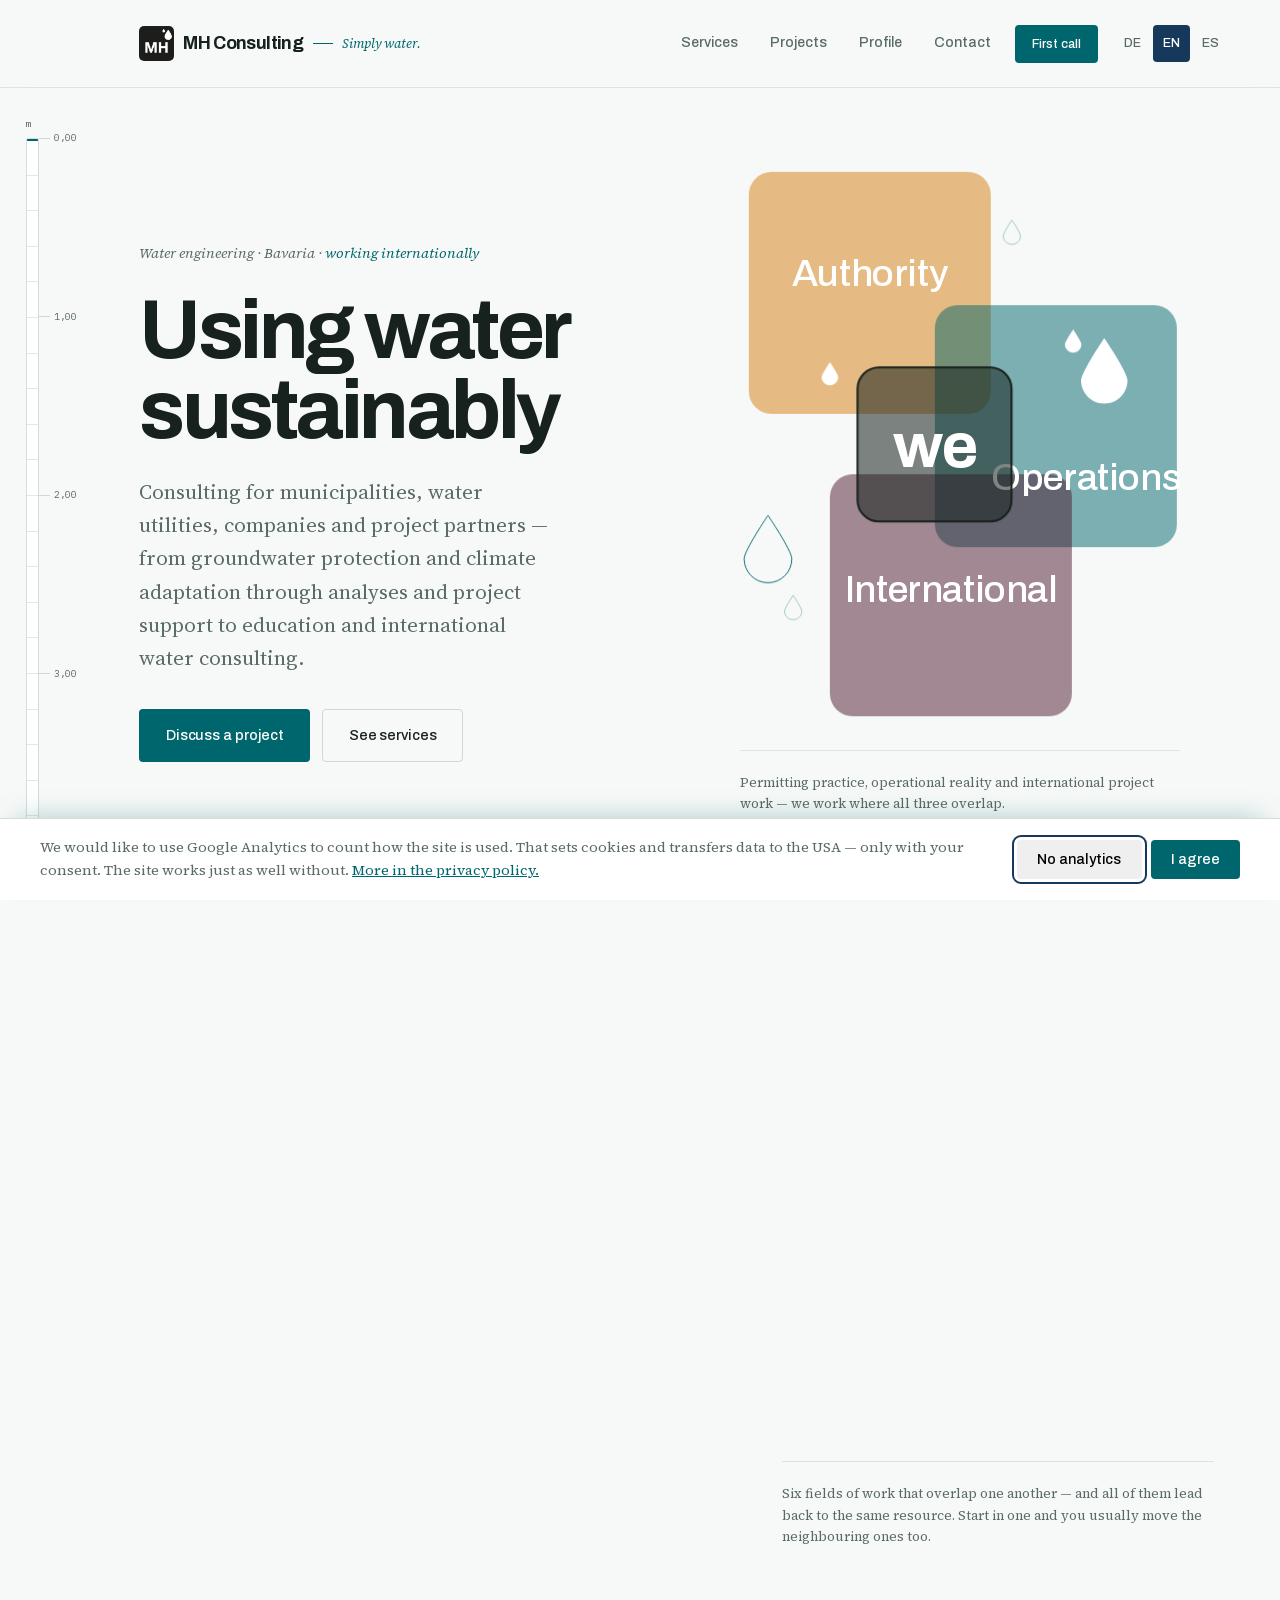
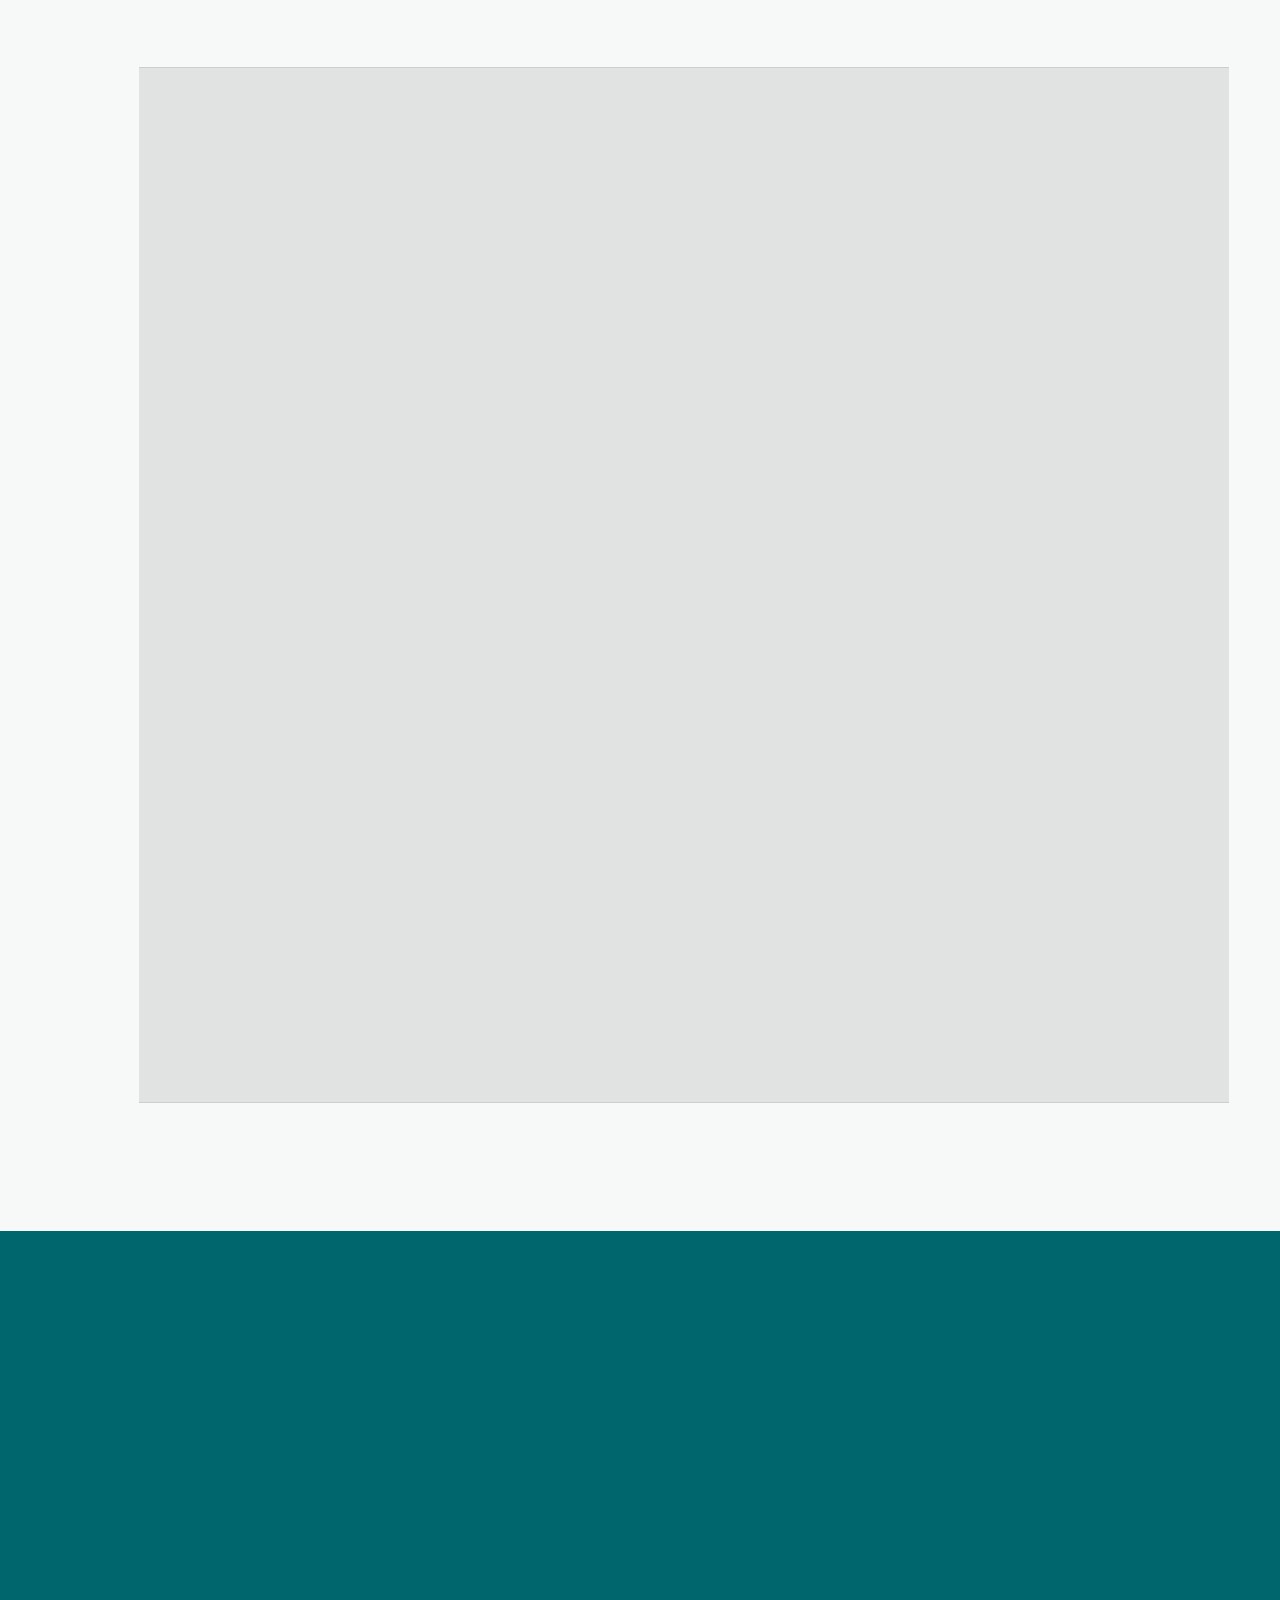
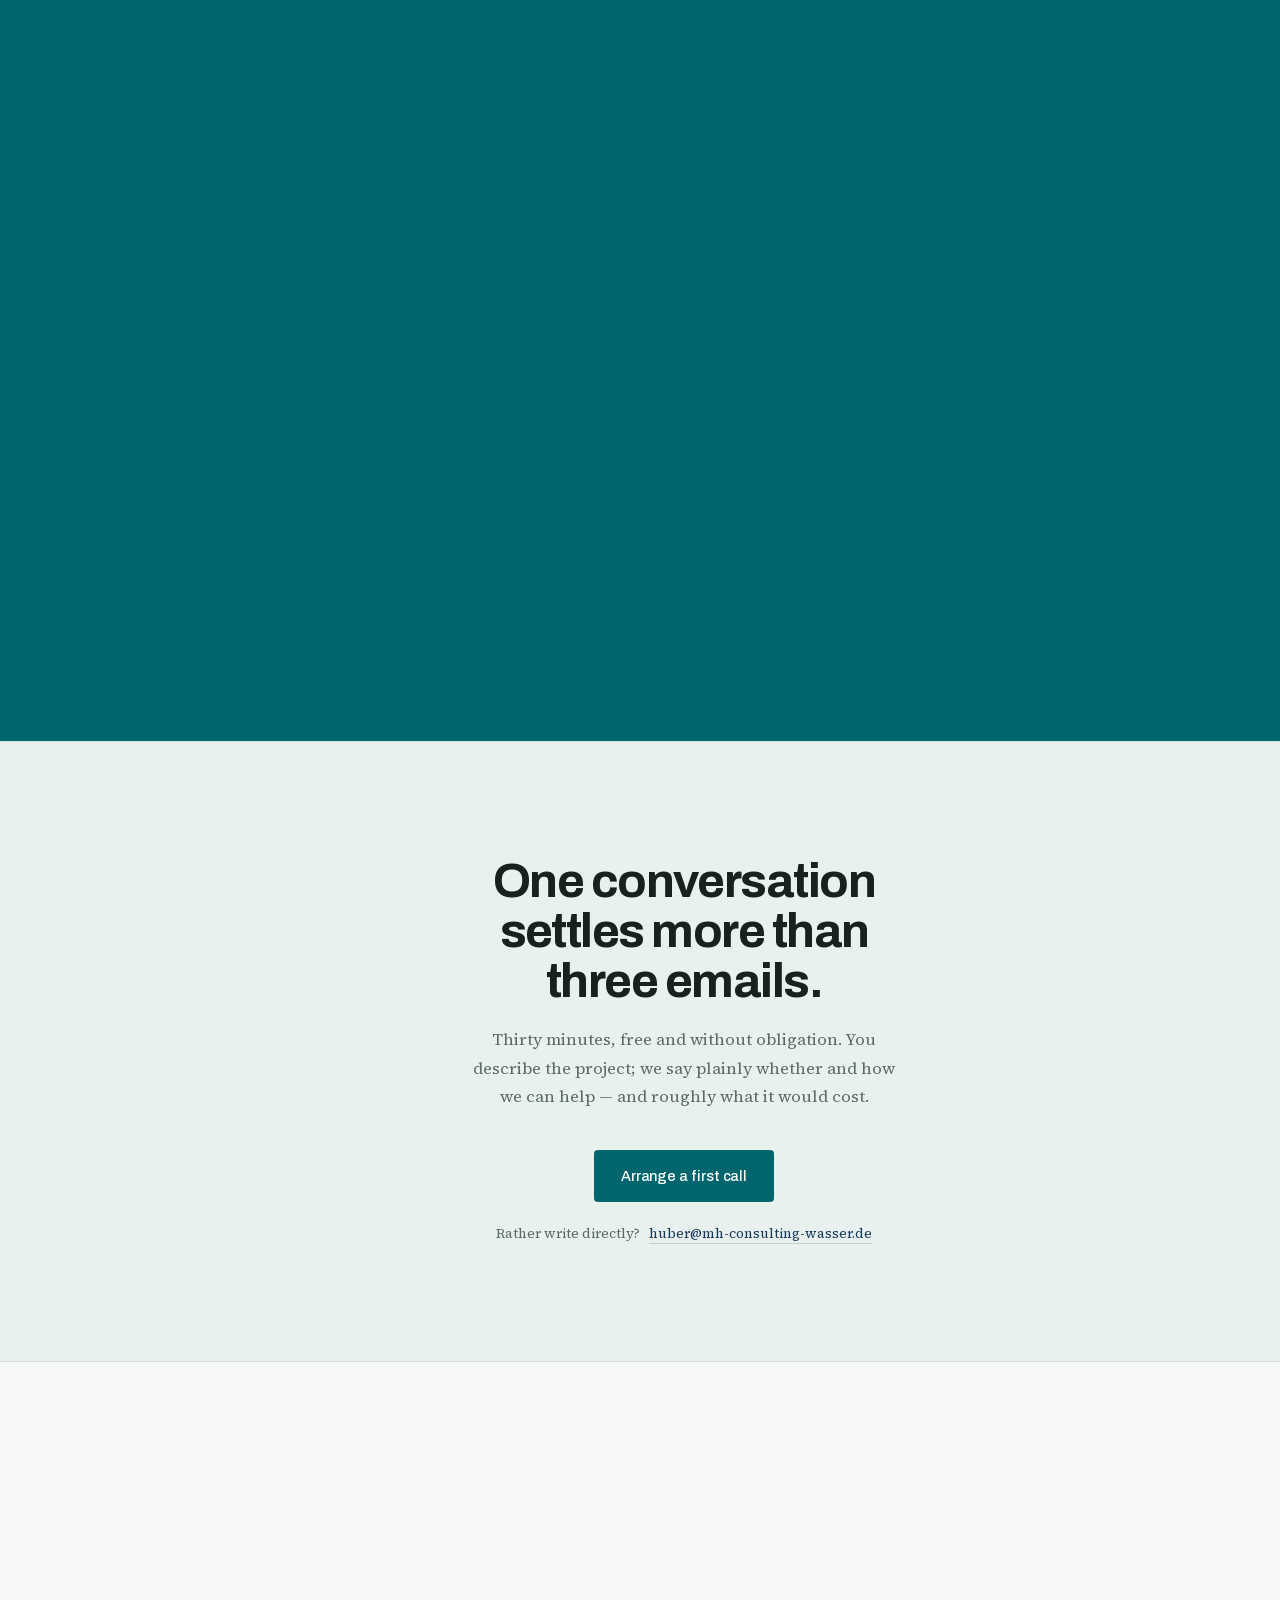
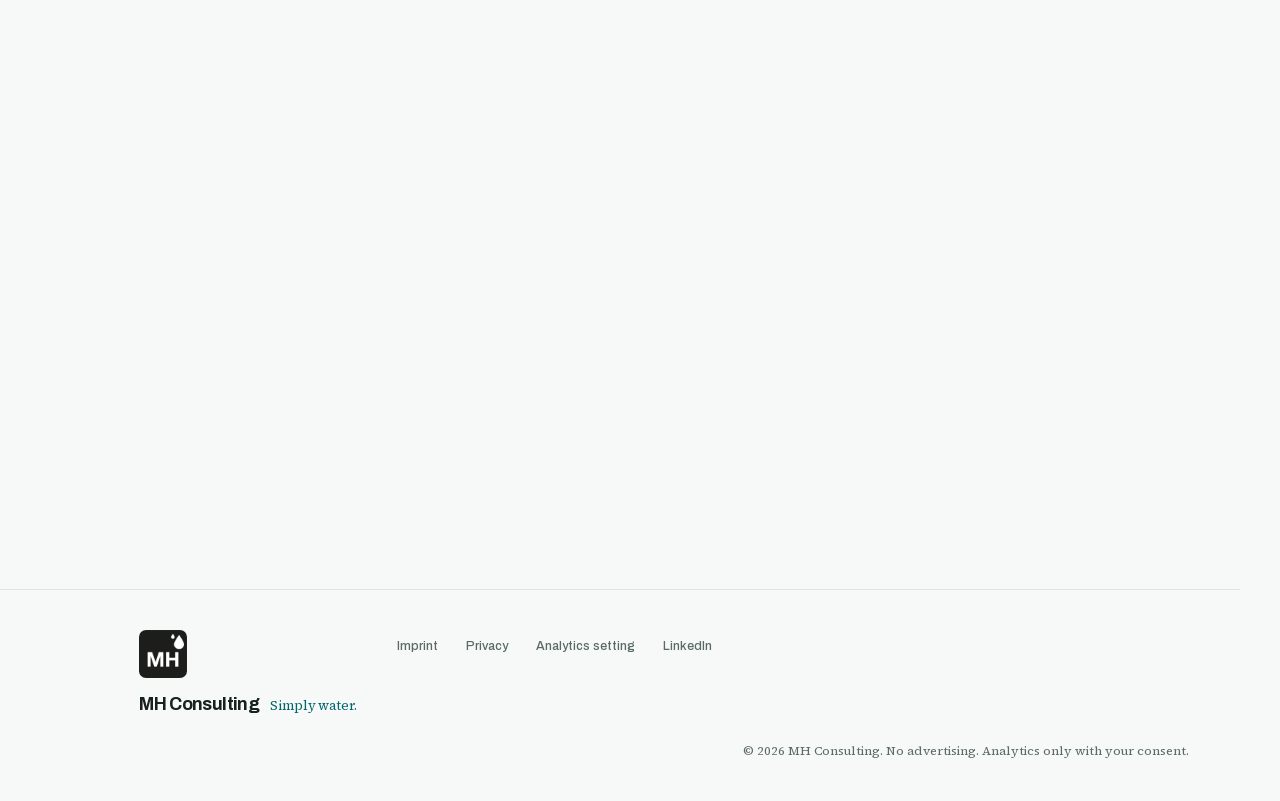
==== commit 53a1fd7a: "Technische Ueberarbeitung nach gaengigen Praktiken Schriftschnitte - Die <b> im Profil rendertem in " ====
--- a/en/index.html
+++ b/en/index.html
@@ -6,6 +6,32 @@
 <title data-i18n="meta.title">MH Consulting — Water &amp; Environmental Engineering</title>
 <meta name="description" data-i18n-attr="content:meta.desc" content="MH Consulting advises municipalities, water utilities and companies on water: groundwater protection, climate adaptation, analyses, projects, training.">
 <meta name="robots" content="noindex,nofollow"><!-- ENTFERNEN VOR DEM ECHTEN START -->
+<!-- Sicherheitsvorgaben als Meta-Angabe. GitHub Pages erlaubt keine
+     eigenen HTTP-Kopfzeilen, deshalb hier — wirkt für alles, was das
+     Dokument selbst nachlädt.
+
+     Die Liste ist so knapp, weil die Seite fast nichts von außen holt:
+     Skripte, Stile, Schriften und Bilder kommen ausschließlich vom
+     eigenen Server. Die beiden Google-Adressen stehen nur da, weil die
+     Reichweitenmessung nach Zustimmung nachgeladen wird — ohne sie würde
+     die eigene Vorgabe sie blockieren.
+
+     `form-action 'none'`: Die Formulare senden nirgendwohin, sie bauen
+     eine mailto-Adresse. `frame-ancestors 'none'` verhindert, dass die
+     Seite in fremde Rahmen eingebettet wird (Clickjacking). -->
+<meta http-equiv="Content-Security-Policy" content="
+  default-src 'self';
+  base-uri 'self';
+  object-src 'none';
+  frame-ancestors 'none';
+  form-action 'none';
+  img-src 'self' data:;
+  font-src 'self';
+  style-src 'self';
+  script-src 'self' https://www.googletagmanager.com;
+  connect-src 'self' https://www.google-analytics.com https://*.analytics.google.com https://*.googletagmanager.com;
+  upgrade-insecure-requests">
+<meta name="referrer" content="strict-origin-when-cross-origin">
 <meta name="theme-color" content="#00666D">
 
 <!-- Kanonische Adresse ist die .de-Fassung; mh-consulting-wasser.com
@@ -64,9 +90,13 @@
     {"@type": "Country", "name": "Deutschland"},
     {"@type": "Place", "name": "Lateinamerika"}
   ],
+  "telephone": "+49 160 96672854",
   "address": {
     "@type": "PostalAddress",
+    "streetAddress": "Illerstraße 24a",
+    "postalCode": "83022",
     "addressLocality": "Rosenheim",
+    "addressRegion": "Bayern",
     "addressCountry": "DE"
   },
   "hasOfferCatalog": {
@@ -451,8 +481,8 @@
 
         <dl class="contact__list">
           <div><dt data-i18n="ctc.mail">Email</dt><dd><a href="mailto:huber@mh-consulting-wasser.de" data-i18n="ph.mail">huber@mh-consulting-wasser.de</a></dd></div>
-          <div><dt data-i18n="ctc.phone">Phone</dt><dd><a href="tel:+49000000000" data-i18n="ph.phone">[ADD PHONE NUMBER]</a></dd></div>
-          <div><dt data-i18n="ctc.addr">Office</dt><dd data-i18n-html="ph.addr">[STREET NO.]<br>[POSTCODE] Rosenheim<br>Germany</dd></div>
+          <div><dt data-i18n="ctc.phone">Phone</dt><dd><a href="tel:+4916096672854" data-i18n="ph.phone">+49 160 96672854</a></dd></div>
+          <div><dt data-i18n="ctc.addr">Office</dt><dd data-i18n-html="ph.addr">Illerstraße 24a<br>83022 Rosenheim<br>Germany</dd></div>
           <div><dt data-i18n="ctc.profile">Profile</dt><dd><a href="https://www.linkedin.com/in/magdalenahuber/" rel="me noopener" target="_blank">LinkedIn</a></dd></div>
         </dl>
       </div>
--- a/assets/fonts/fonts.css
+++ b/assets/fonts/fonts.css
@@ -1,11 +1,27 @@
 /* Self-hosted webfonts — no third-party requests (DSGVO/GDPR).
-   Archivo & Source Serif 4 & IBM Plex Mono, SIL Open Font License 1.1 */
+   Archivo & Source Serif 4 & IBM Plex Mono, SIL Open Font License 1.1
+
+   Die `font-weight`-Angaben sind BEREICHE, keine Einzelwerte. Grund:
+   Ausgeliefert werden nur wenige Schnitte; fordert das Stylesheet einen
+   anderen an, sucht der Browser sonst still den nächstgelegenen aus. Genau
+   so sahen die <b> im Profil eine Zeit lang aus wie Fließtext — angefordert
+   war 500, vorhanden 400 und 600, gewählt wurde 400.
+
+   Mit Bereichen ist die Zuordnung festgeschrieben:
+     Archivo         400-500 -> 500er-Datei,  600-900 -> 700er-Datei
+     Source Serif 4  300-500 -> 400er-Datei,  600-800 -> 600er-Datei
+     IBM Plex Mono   300-400 -> 400er-Datei,  500-700 -> 500er-Datei
+
+   Die `latin-ext`-Dateien bleiben liegen, obwohl die Seite derzeit kein
+   Zeichen daraus verwendet: Der `unicode-range` sorgt dafür, dass sie gar
+   nicht erst geladen werden. Sie kosten also nichts und stehen bereit,
+   falls einmal Text mit osteuropäischen Zeichen dazukommt. */
 
 /* Archivo 500 normal — latin-ext */
 @font-face {
   font-family: 'Archivo';
   font-style: normal;
-  font-weight: 500;
+  font-weight: 400 500;
   font-stretch: 100%;
   font-display: swap;
   src: url(../fonts/archivo-500-normal-latin-ext.woff2) format('woff2');
@@ -16,7 +32,7 @@
 @font-face {
   font-family: 'Archivo';
   font-style: normal;
-  font-weight: 500;
+  font-weight: 400 500;
   font-stretch: 100%;
   font-display: swap;
   src: url(../fonts/archivo-500-normal-latin.woff2) format('woff2');
@@ -27,7 +43,7 @@
 @font-face {
   font-family: 'Archivo';
   font-style: normal;
-  font-weight: 700;
+  font-weight: 600 900;
   font-stretch: 100%;
   font-display: swap;
   src: url(../fonts/archivo-700-normal-latin-ext.woff2) format('woff2');
@@ -38,7 +54,7 @@
 @font-face {
   font-family: 'Archivo';
   font-style: normal;
-  font-weight: 700;
+  font-weight: 600 900;
   font-stretch: 100%;
   font-display: swap;
   src: url(../fonts/archivo-700-normal-latin.woff2) format('woff2');
@@ -49,7 +65,7 @@
 @font-face {
   font-family: 'IBM Plex Mono';
   font-style: normal;
-  font-weight: 400;
+  font-weight: 300 400;
   font-display: swap;
   src: url(../fonts/ibm-plex-mono-400-normal-latin-ext.woff2) format('woff2');
   unicode-range: U+0100-02BA, U+02BD-02C5, U+02C7-02CC, U+02CE-02D7, U+02DD-02FF, U+0304, U+0308, U+0329, U+1D00-1DBF, U+1E00-1E9F, U+1EF2-1EFF, U+2020, U+20A0-20AB, U+20AD-20C0, U+2113, U+2C60-2C7F, U+A720-A7FF;
@@ -59,7 +75,7 @@
 @font-face {
   font-family: 'IBM Plex Mono';
   font-style: normal;
-  font-weight: 400;
+  font-weight: 300 400;
   font-display: swap;
   src: url(../fonts/ibm-plex-mono-400-normal-latin.woff2) format('woff2');
   unicode-range: U+0000-00FF, U+0131, U+0152-0153, U+02BB-02BC, U+02C6, U+02DA, U+02DC, U+0304, U+0308, U+0329, U+2000-206F, U+20AC, U+2122, U+2191, U+2193, U+2212, U+2215, U+FEFF, U+FFFD;
@@ -69,7 +85,7 @@
 @font-face {
   font-family: 'IBM Plex Mono';
   font-style: normal;
-  font-weight: 500;
+  font-weight: 500 700;
   font-display: swap;
   src: url(../fonts/ibm-plex-mono-500-normal-latin-ext.woff2) format('woff2');
   unicode-range: U+0100-02BA, U+02BD-02C5, U+02C7-02CC, U+02CE-02D7, U+02DD-02FF, U+0304, U+0308, U+0329, U+1D00-1DBF, U+1E00-1E9F, U+1EF2-1EFF, U+2020, U+20A0-20AB, U+20AD-20C0, U+2113, U+2C60-2C7F, U+A720-A7FF;
@@ -79,7 +95,7 @@
 @font-face {
   font-family: 'IBM Plex Mono';
   font-style: normal;
-  font-weight: 500;
+  font-weight: 500 700;
   font-display: swap;
   src: url(../fonts/ibm-plex-mono-500-normal-latin.woff2) format('woff2');
   unicode-range: U+0000-00FF, U+0131, U+0152-0153, U+02BB-02BC, U+02C6, U+02DA, U+02DC, U+0304, U+0308, U+0329, U+2000-206F, U+20AC, U+2122, U+2191, U+2193, U+2212, U+2215, U+FEFF, U+FFFD;
@@ -89,7 +105,7 @@
 @font-face {
   font-family: 'Source Serif 4';
   font-style: italic;
-  font-weight: 400;
+  font-weight: 300 500;
   font-display: swap;
   src: url(../fonts/source-serif-4-400-italic-latin-ext.woff2) format('woff2');
   unicode-range: U+0100-02BA, U+02BD-02C5, U+02C7-02CC, U+02CE-02D7, U+02DD-02FF, U+0304, U+0308, U+0329, U+1D00-1DBF, U+1E00-1E9F, U+1EF2-1EFF, U+2020, U+20A0-20AB, U+20AD-20C0, U+2113, U+2C60-2C7F, U+A720-A7FF;
@@ -99,7 +115,7 @@
 @font-face {
   font-family: 'Source Serif 4';
   font-style: italic;
-  font-weight: 400;
+  font-weight: 300 500;
   font-display: swap;
   src: url(../fonts/source-serif-4-400-italic-latin.woff2) format('woff2');
   unicode-range: U+0000-00FF, U+0131, U+0152-0153, U+02BB-02BC, U+02C6, U+02DA, U+02DC, U+0304, U+0308, U+0329, U+2000-206F, U+20AC, U+2122, U+2191, U+2193, U+2212, U+2215, U+FEFF, U+FFFD;
@@ -109,7 +125,7 @@
 @font-face {
   font-family: 'Source Serif 4';
   font-style: normal;
-  font-weight: 400;
+  font-weight: 300 500;
   font-display: swap;
   src: url(../fonts/source-serif-4-400-normal-latin-ext.woff2) format('woff2');
   unicode-range: U+0100-02BA, U+02BD-02C5, U+02C7-02CC, U+02CE-02D7, U+02DD-02FF, U+0304, U+0308, U+0329, U+1D00-1DBF, U+1E00-1E9F, U+1EF2-1EFF, U+2020, U+20A0-20AB, U+20AD-20C0, U+2113, U+2C60-2C7F, U+A720-A7FF;
@@ -119,7 +135,7 @@
 @font-face {
   font-family: 'Source Serif 4';
   font-style: normal;
-  font-weight: 400;
+  font-weight: 300 500;
   font-display: swap;
   src: url(../fonts/source-serif-4-400-normal-latin.woff2) format('woff2');
   unicode-range: U+0000-00FF, U+0131, U+0152-0153, U+02BB-02BC, U+02C6, U+02DA, U+02DC, U+0304, U+0308, U+0329, U+2000-206F, U+20AC, U+2122, U+2191, U+2193, U+2212, U+2215, U+FEFF, U+FFFD;
@@ -129,7 +145,7 @@
 @font-face {
   font-family: 'Source Serif 4';
   font-style: normal;
-  font-weight: 600;
+  font-weight: 600 800;
   font-display: swap;
   src: url(../fonts/source-serif-4-600-normal-latin-ext.woff2) format('woff2');
   unicode-range: U+0100-02BA, U+02BD-02C5, U+02C7-02CC, U+02CE-02D7, U+02DD-02FF, U+0304, U+0308, U+0329, U+1D00-1DBF, U+1E00-1E9F, U+1EF2-1EFF, U+2020, U+20A0-20AB, U+20AD-20C0, U+2113, U+2C60-2C7F, U+A720-A7FF;
@@ -139,7 +155,7 @@
 @font-face {
   font-family: 'Source Serif 4';
   font-style: normal;
-  font-weight: 600;
+  font-weight: 600 800;
   font-display: swap;
   src: url(../fonts/source-serif-4-600-normal-latin.woff2) format('woff2');
   unicode-range: U+0000-00FF, U+0131, U+0152-0153, U+02BB-02BC, U+02C6, U+02DA, U+02DC, U+0304, U+0308, U+0329, U+2000-206F, U+20AC, U+2122, U+2191, U+2193, U+2212, U+2215, U+FEFF, U+FFFD;
--- a/assets/css/style.css
+++ b/assets/css/style.css
@@ -158,6 +158,17 @@
 /* Der Claim bleibt Prosa: kursive Serife neben der Grotesk-Wortmarke. */
 .wordmark__sub{ font-family:var(--serif); font-style:italic; }
 
+/* ── Welche Schriftschnitte es überhaupt gibt ───────────────
+   Ausgeliefert werden nur:
+     Archivo         500, 700
+     Source Serif 4  400, 400 kursiv, 600
+     IBM Plex Mono   400, 500
+   Wer einen anderen Wert anfordert, bekommt stillschweigend den
+   nächstgelegenen — `font-weight:500` auf einer Serife landet also bei
+   400 und sieht aus wie Fließtext, obwohl „halbfett" gemeint war. Genau
+   das war bei den <b> im Profil passiert. Deshalb: nur die obigen Werte
+   verwenden, oder die passende Datei ergänzen. */
+
 /* Messwerte — und wirklich nur die. */
 .mono, .case__figs dd, .gauge__scale span{
   font-family:var(--mono); font-weight:500;
@@ -315,7 +326,7 @@
 }
 .wordmark__rule{ width:1.25rem; height:1px; background:var(--brand); align-self:center; }
 .wordmark__sub{
-  font-size:.82rem; font-weight:500; letter-spacing:-.01em;
+  font-size:.82rem; font-weight:400; letter-spacing:-.01em;
   color:var(--brand-deep);
 }
 
@@ -697,7 +708,7 @@
   border-radius:var(--r);
 }
 .profile__portrait figcaption{ display:flex; flex-direction:column; gap:.35rem; margin-top:1.3rem; }
-.profile__portrait b{ font-weight:700; font-size:1.05rem; letter-spacing:-.03em; }
+.profile__portrait b{ font-weight:600; font-size:1.05rem; letter-spacing:-.03em; }
 .profile__portrait span{ font-size:.74rem; font-weight:400; color:var(--muted); line-height:1.5; }
 
 .profile__text .lead{
@@ -718,12 +729,12 @@
   padding:1.15rem 0; border-bottom:1px solid var(--line);
 }
 .track__yr{ grid-row:span 2; font-size:.76rem; color:var(--muted); padding-top:.2rem; }
-.track b{ font-weight:500; font-size:1rem; letter-spacing:-.015em; }
+.track b{ font-weight:600; font-size:1rem; letter-spacing:-.015em; }
 .track em{ font-style:normal; font-size:.88rem; color:var(--muted); }
 
 .langs{ list-style:none; margin:0; padding:0; display:flex; flex-wrap:wrap; gap:2.5rem; }
 .langs li{ display:flex; flex-direction:column; gap:.25rem; }
-.langs b{ font-weight:500; font-size:.98rem; }
+.langs b{ font-weight:600; font-size:.98rem; }
 .langs span{ font-size:.7rem; color:var(--muted); letter-spacing:.02em; }
 
 .profile__more{ margin:2.5rem 0 0; font-size:.82rem; }
@@ -951,7 +962,7 @@
 }
 .foot__brand{ display:flex; flex-direction:column; align-items:flex-start; }
 .foot__brand > div{ display:flex; align-items:baseline; gap:.7rem; flex-wrap:wrap; }
-.foot__brand span:last-child{ font-size:.82rem; font-weight:500; letter-spacing:-.01em; color:var(--brand-deep); }
+.foot__brand span:last-child{ font-size:.82rem; font-weight:400; letter-spacing:-.01em; color:var(--brand-deep); }
 .foot__nav{ display:flex; gap:1.75rem; }
 .foot__nav a{
   font-size:var(--t-xs); font-weight:500;
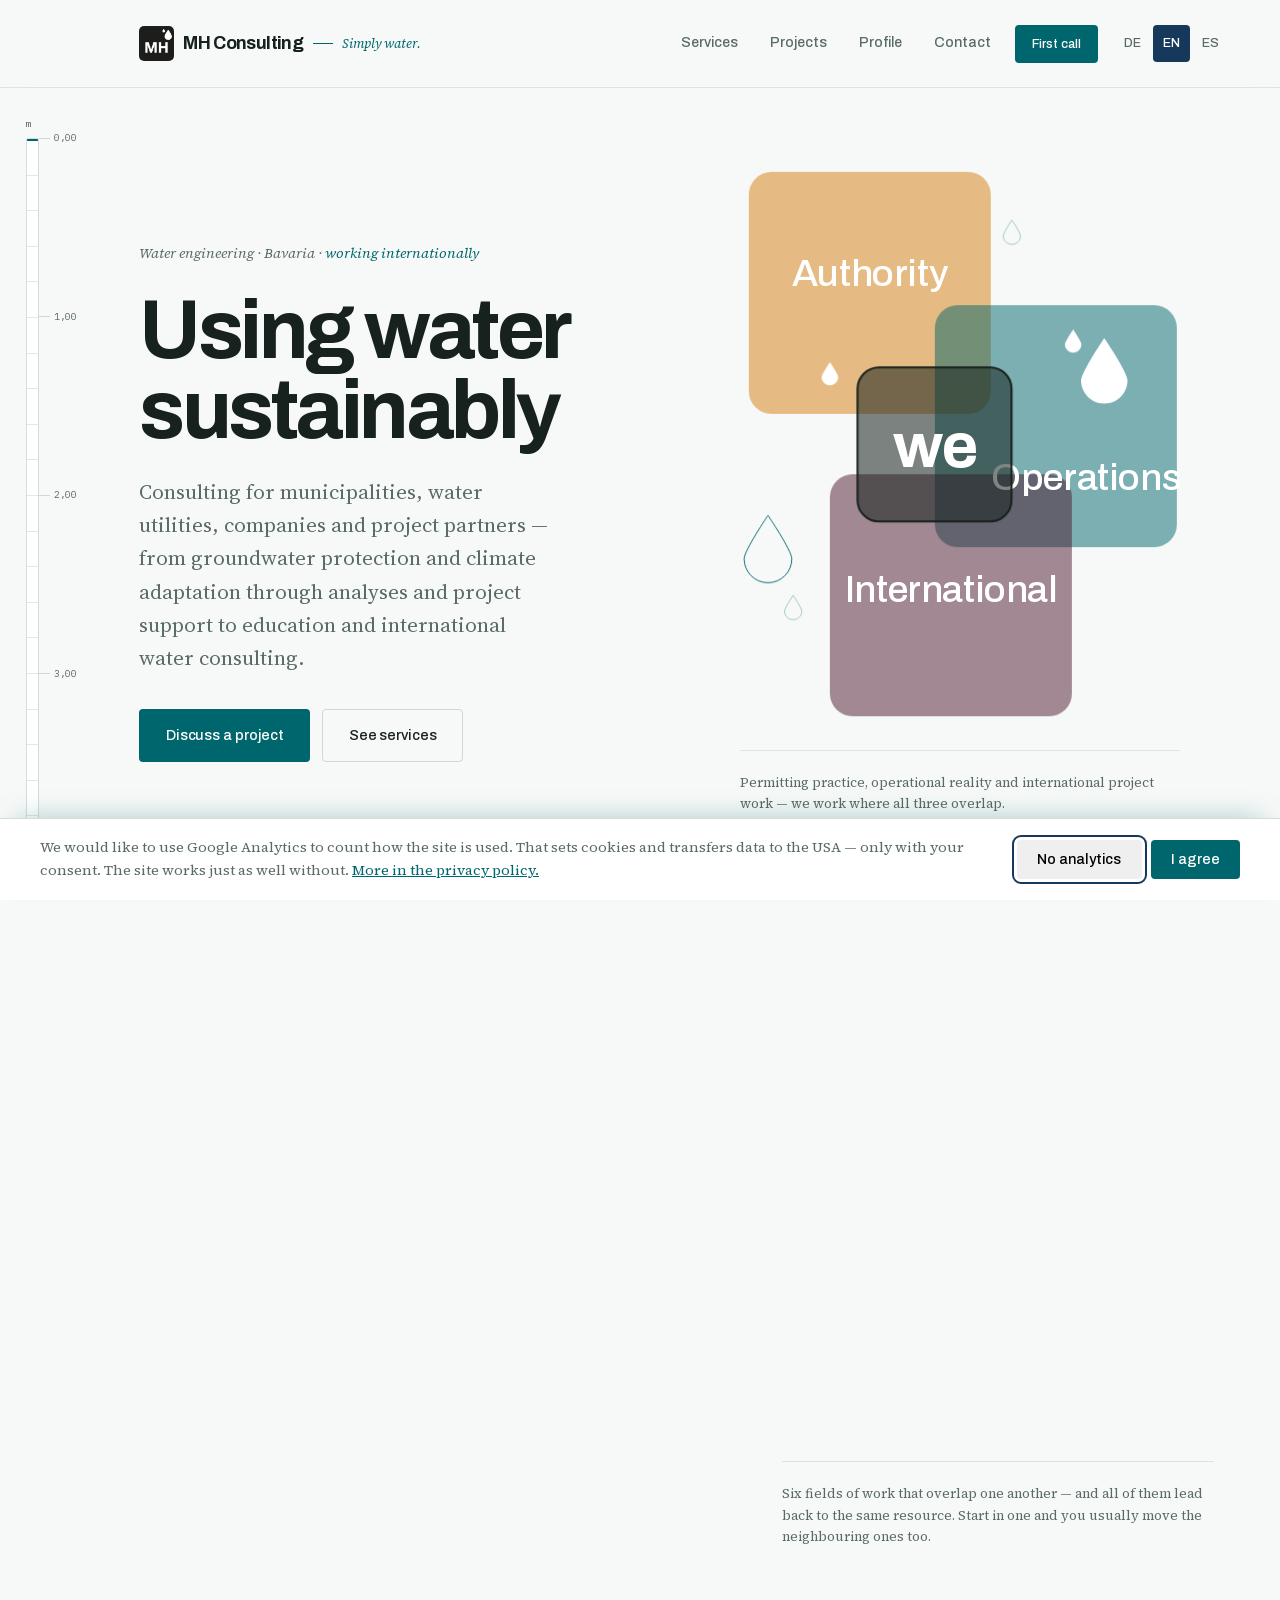
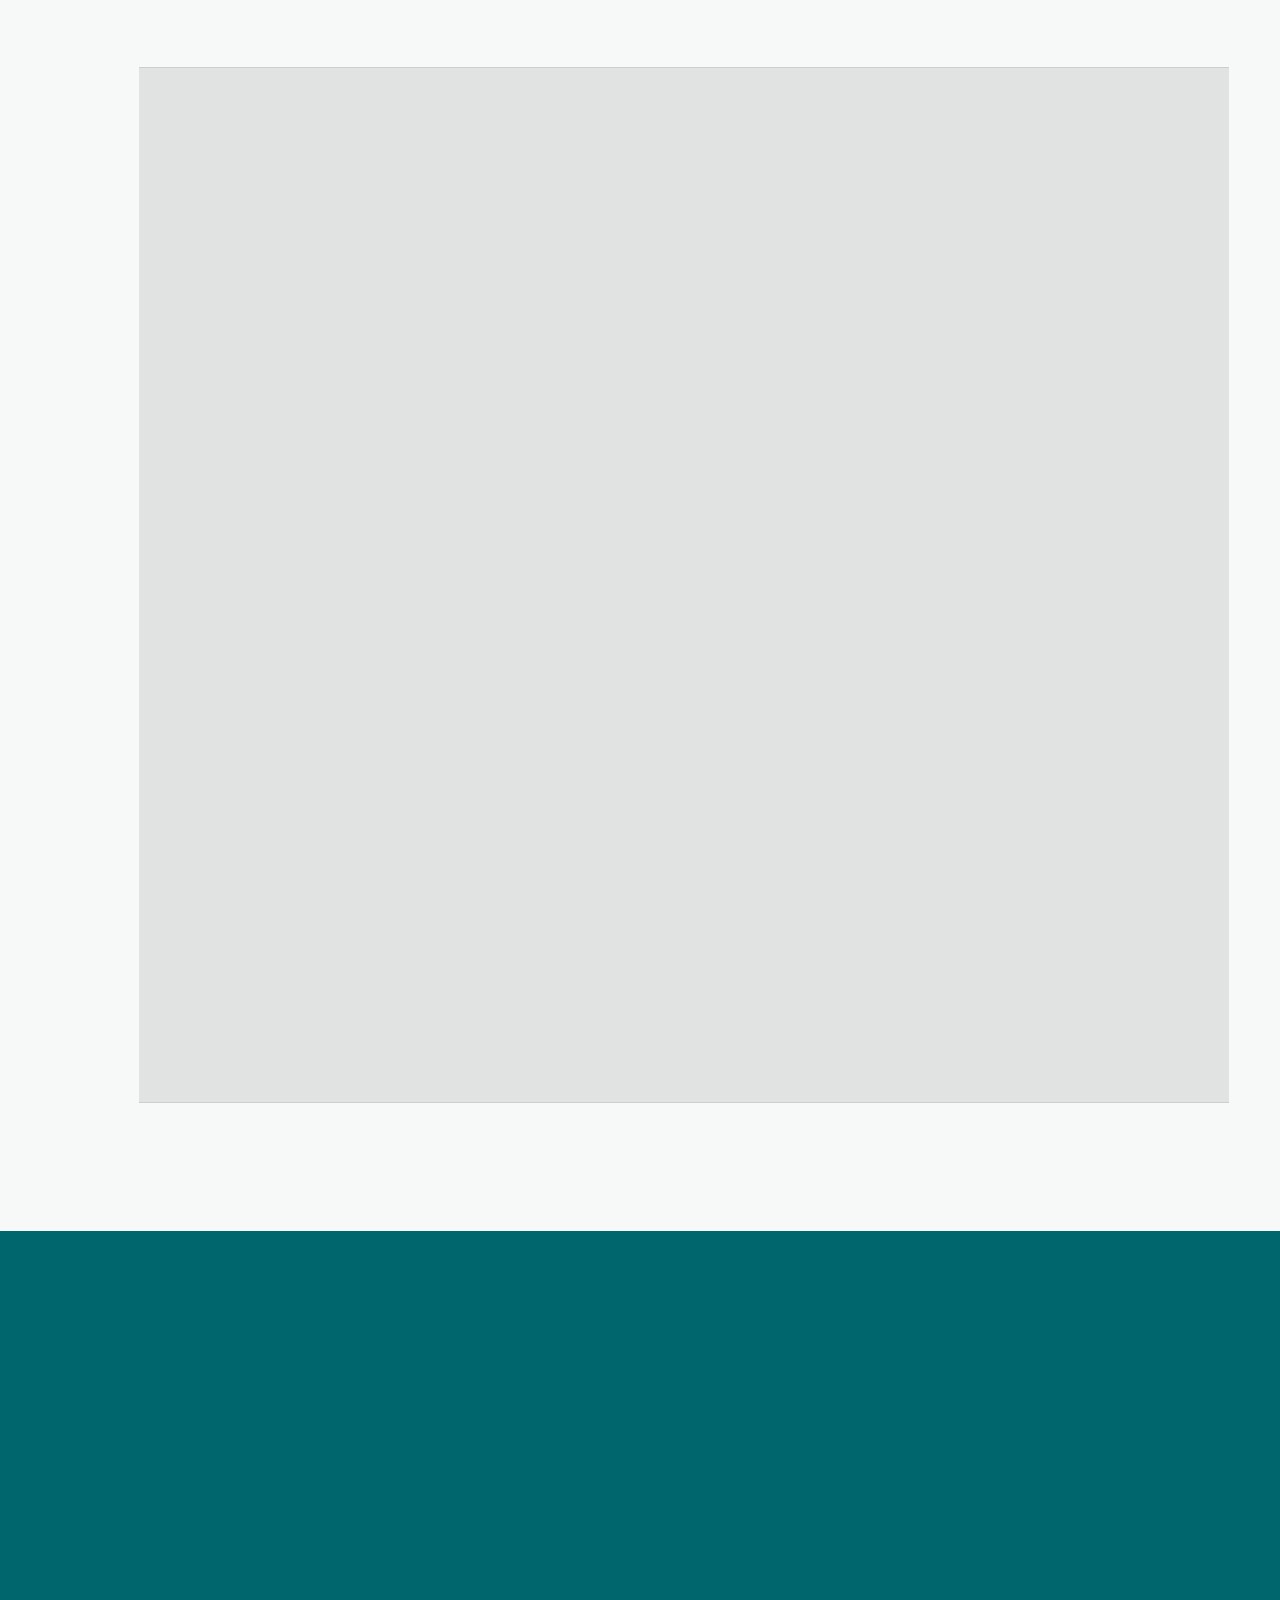
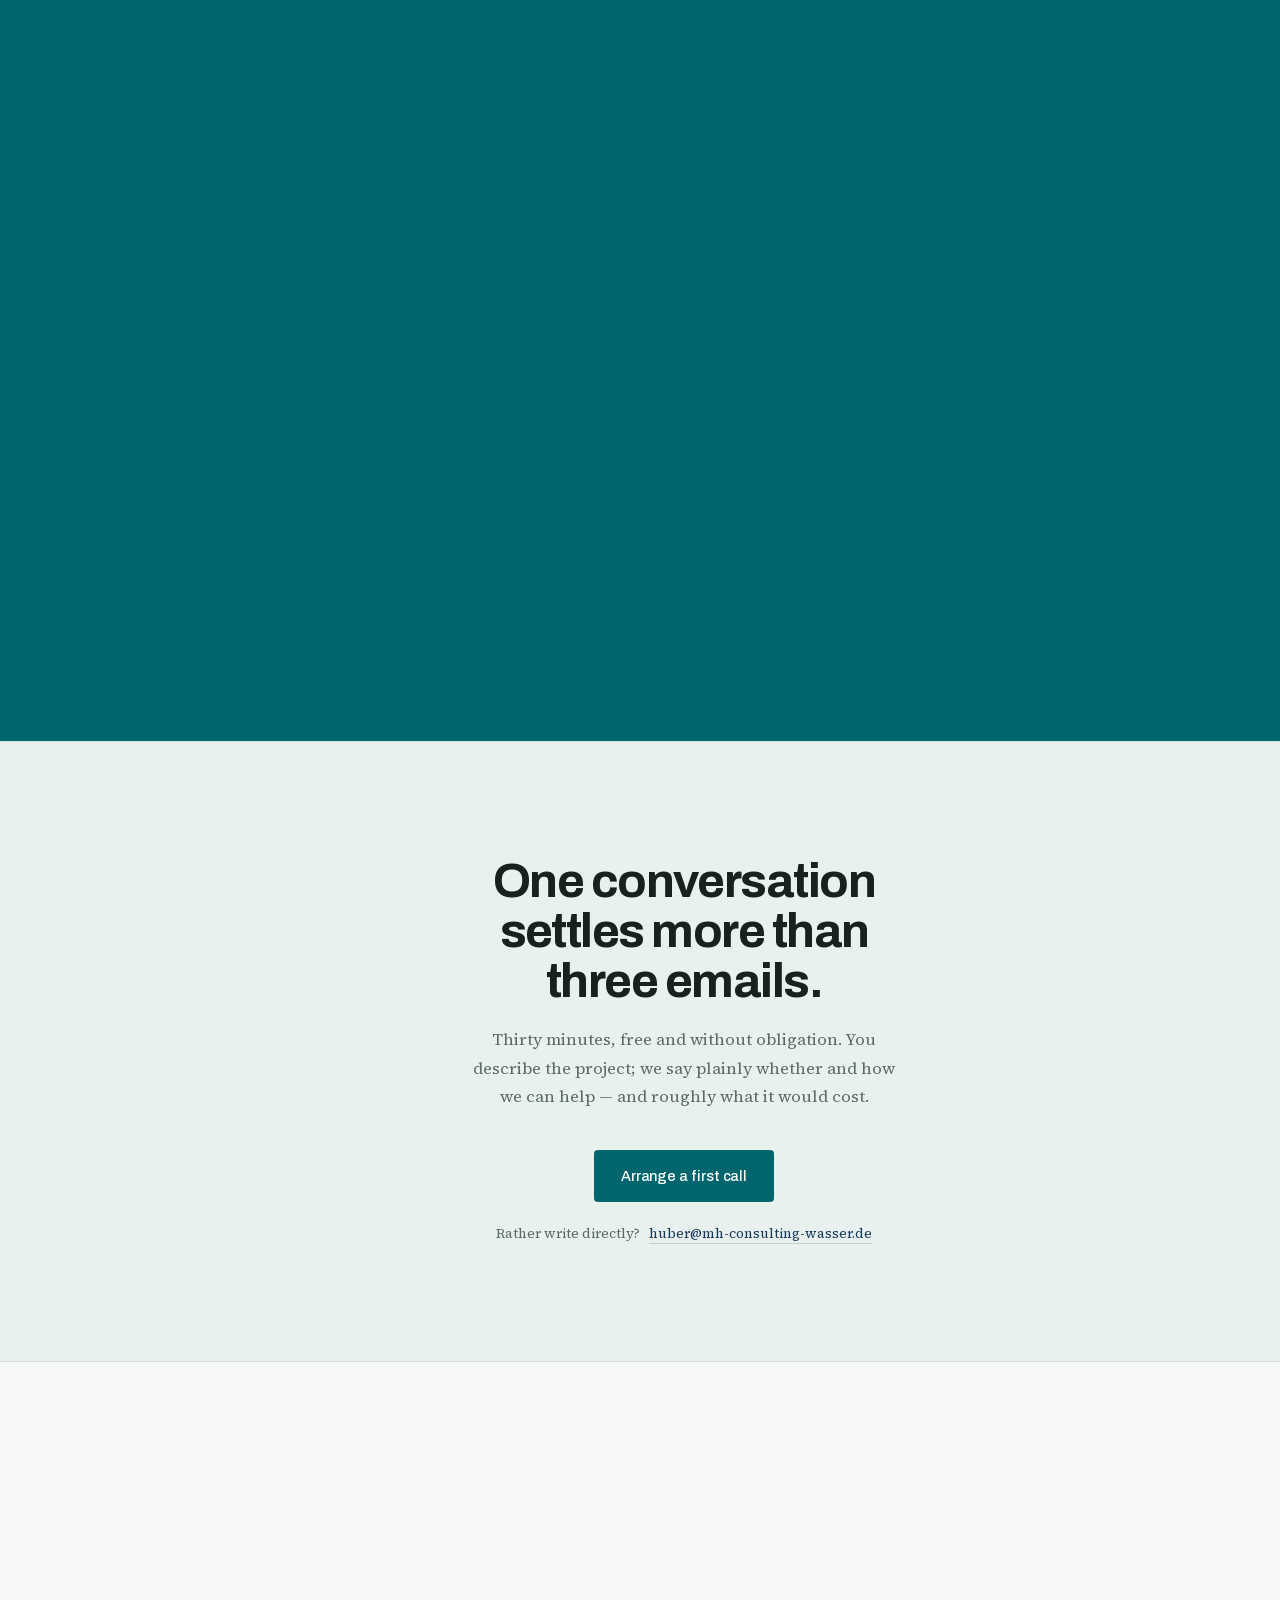
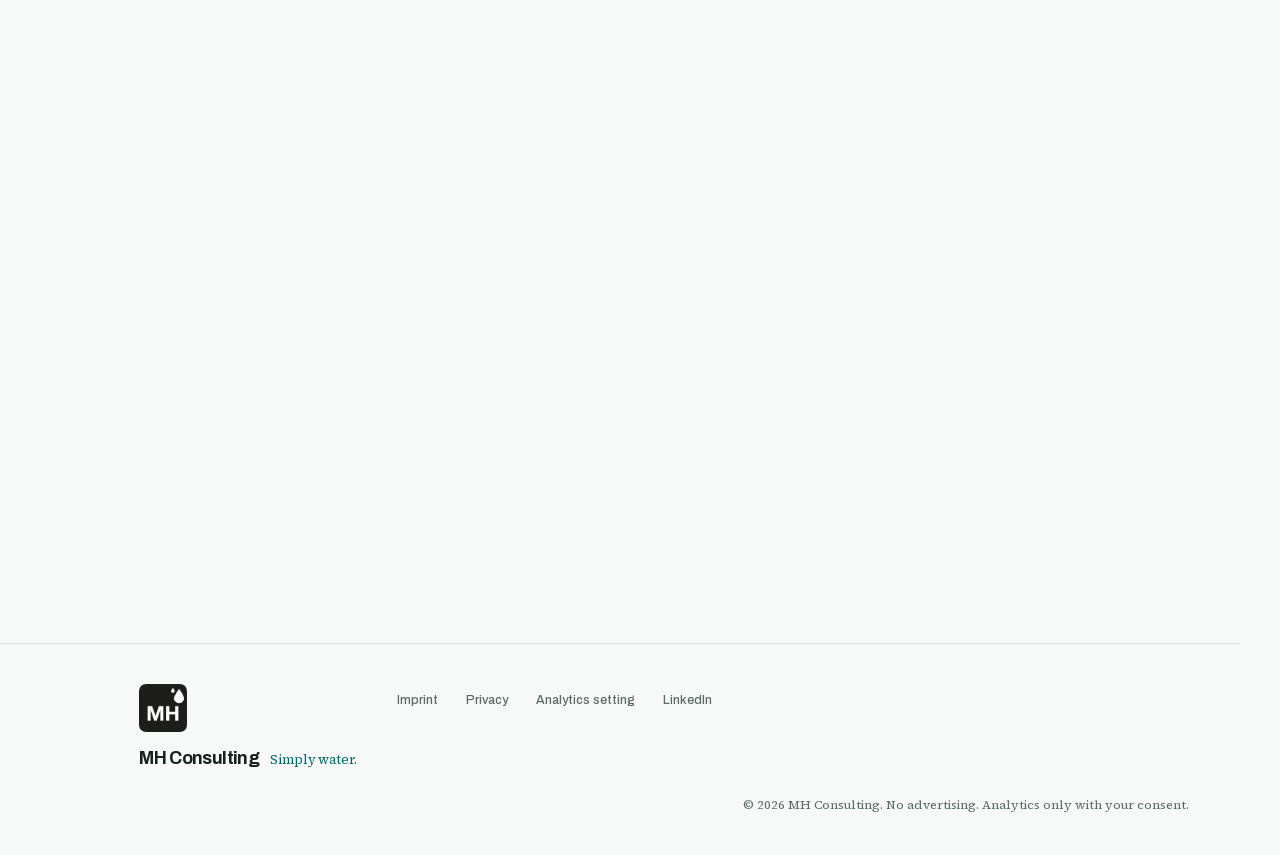
==== commit e20923f3: "Terminwahl laeuft ueber die eigene Mail statt ueber einen toten Link Der Knopf zeigte live auf cal.c" ====
--- a/en/index.html
+++ b/en/index.html
@@ -87,8 +87,24 @@
   },
   "knowsLanguage": ["de", "en", "es"],
   "areaServed": [
+    {"@type": "City", "name": "Rosenheim"},
+    {"@type": "AdministrativeArea", "name": "Oberbayern"},
+    {"@type": "State", "name": "Bayern"},
     {"@type": "Country", "name": "Deutschland"},
     {"@type": "Place", "name": "Lateinamerika"}
+  ],
+  "contactPoint": {
+    "@type": "ContactPoint",
+    "contactType": "Kundenkontakt",
+    "telephone": "+49 160 96672854",
+    "email": "huber@mh-consulting-wasser.de",
+    "availableLanguage": ["de", "en", "es"]
+  },
+  "knowsAbout": [
+    "Grundwasserschutz", "Wasserschutzgebiete", "Trinkwasserversorgung",
+    "Klimaanpassung", "Regenwassermanagement", "Wasserwiederverwendung",
+    "Machbarkeitsbewertung", "Fachkonzepte", "GIS-Analysen",
+    "Umweltbildung", "Technologietransfer", "Entwicklungszusammenarbeit"
   ],
   "telephone": "+49 160 96672854",
   "address": {
@@ -168,7 +184,7 @@
   <section class="hero">
     <div class="hero__text">
       <p class="eyebrow" data-i18n-html="hero.eyebrow">Water engineering · Bavaria · <span class="eyebrow__intl">working internationally</span></span></p>
-      <h1 data-i18n-html="hero.h1">Using water<br>sustainably</h1>
+      <h1 data-i18n-html="hero.h1">Using water <br>sustainably</h1>
       <p class="standfirst" data-i18n="hero.lede">Consulting for municipalities, water utilities, companies and project partners — from groundwater protection and climate adaptation through analyses and project support to education and international water consulting.</p>
       <div class="actions">
         <a class="btn btn--solid" href="#kontakt" data-opens-write data-i18n="hero.cta1">Discuss a project</a>
@@ -514,6 +530,16 @@
           </select>
         </div>
         <div class="field field--wide">
+          <label for="f-slot" data-i18n="frm.slot">When suits you?</label>
+          <select id="f-slot" name="slot">
+            <option value="" data-i18n="frm.s0" selected>No preference — suggest something</option>
+            <option value="vormittags" data-i18n="frm.s1">Morning (9–12)</option>
+            <option value="mittags" data-i18n="frm.s2">Midday (12–14)</option>
+            <option value="nachmittags" data-i18n="frm.s3">Afternoon (14–17)</option>
+            <option value="spaet" data-i18n="frm.s4">Late afternoon (17–19)</option>
+          </select>
+        </div>
+        <div class="field field--wide">
           <label for="f-msg" data-i18n="frm.msg">What is it about?</label>
           <textarea id="f-msg" name="message" rows="5" required></textarea>
         </div>
@@ -591,6 +617,16 @@
           <option value="sonstiges" data-i18n="frm.o7">Something else</option>
         </select>
       </div>
+        <div class="field field--wide">
+          <label for="w-slot" data-i18n="frm.slot">When suits you?</label>
+          <select id="w-slot" name="slot">
+            <option value="" data-i18n="frm.s0" selected>No preference — suggest something</option>
+            <option value="vormittags" data-i18n="frm.s1">Morning (9–12)</option>
+            <option value="mittags" data-i18n="frm.s2">Midday (12–14)</option>
+            <option value="nachmittags" data-i18n="frm.s3">Afternoon (14–17)</option>
+            <option value="spaet" data-i18n="frm.s4">Late afternoon (17–19)</option>
+          </select>
+        </div>
       <div class="field field--wide">
         <label for="w-msg" data-i18n="frm.msg">What is it about?</label>
         <textarea id="w-msg" name="message" rows="5" required></textarea>
@@ -632,13 +668,16 @@
     </div>
 
     <div class="modal__foot">
-      <!-- PLATZHALTER: echten Cal.com-Link eintragen, sobald das Konto steht.
-           Bewusst ein ausgehender Link und keine Einbettung — eingebettet
-           wäre Cal.com ein Drittanbieter im Seitenkontext und bräuchte eine
-           Einwilligung. Verlinken braucht keine. -->
-      <a class="btn btn--solid" id="talk-book"
-         href="https://cal.com/xxxx/erstgespraech"
-         rel="noopener" target="_blank" data-i18n="talk.book">Pick a time</a>
+      <!-- Terminwahl über die eigene Mail statt über einen Buchungsdienst:
+           Der Knopf öffnet das Schreibfenster und springt auf das Feld mit
+           den Zeitfenstern. Der Vorschlag geht in die Nachricht ein.
+
+           Bewusst „Zeit vorschlagen" und nicht „Termin auswählen": Ohne
+           Kalenderanbindung kennen wir die freien Zeiten nicht, ein
+           verbindlicher Termin wäre also ein Versprechen, das die Seite
+           nicht halten kann. Wer echte Verfügbarkeit will, braucht einen
+           Buchungsdienst — siehe README. -->
+      <button class="btn btn--solid" id="talk-book" type="button" data-i18n="talk.book">Propose a time</button>
       <button class="btn" id="talk-cta" type="button" data-i18n="talk.cta">Write instead</button>
       <p class="modal__hint">
         <span data-i18n="talk.alt">Or directly:</span>
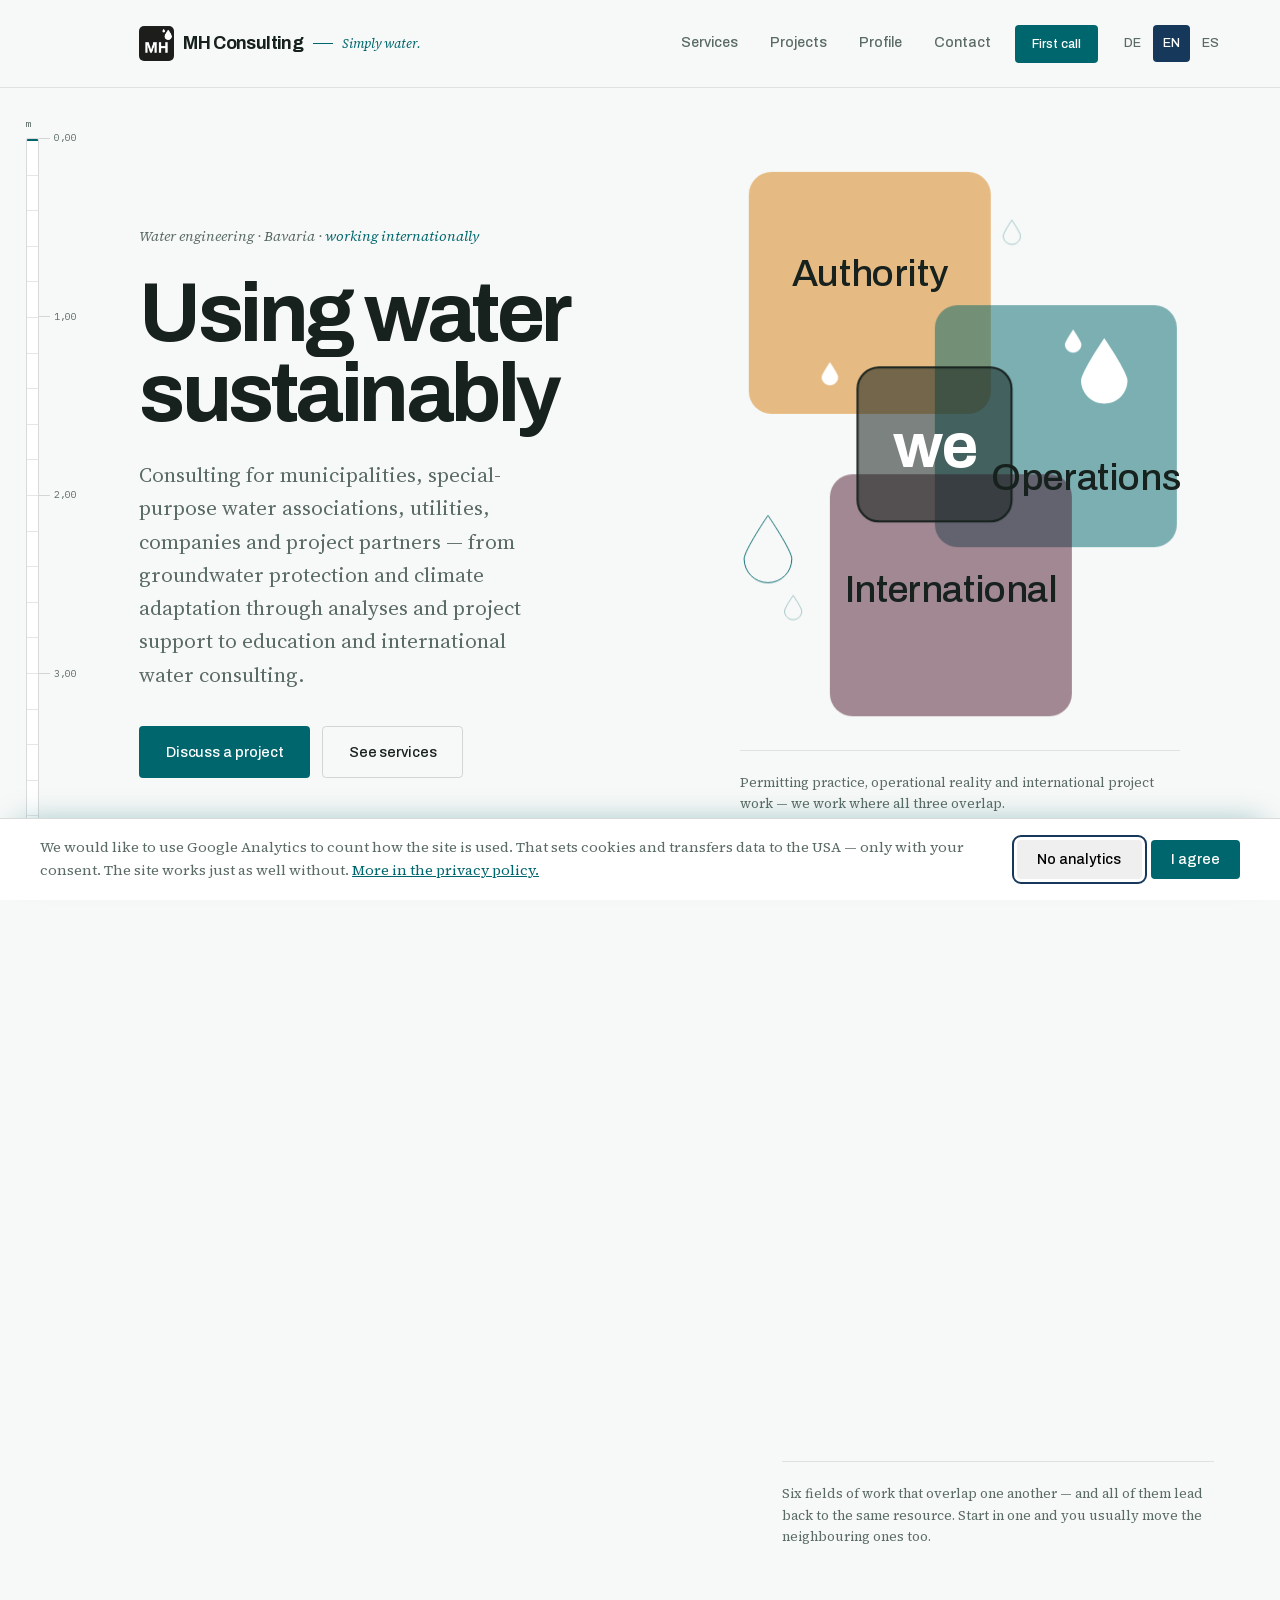
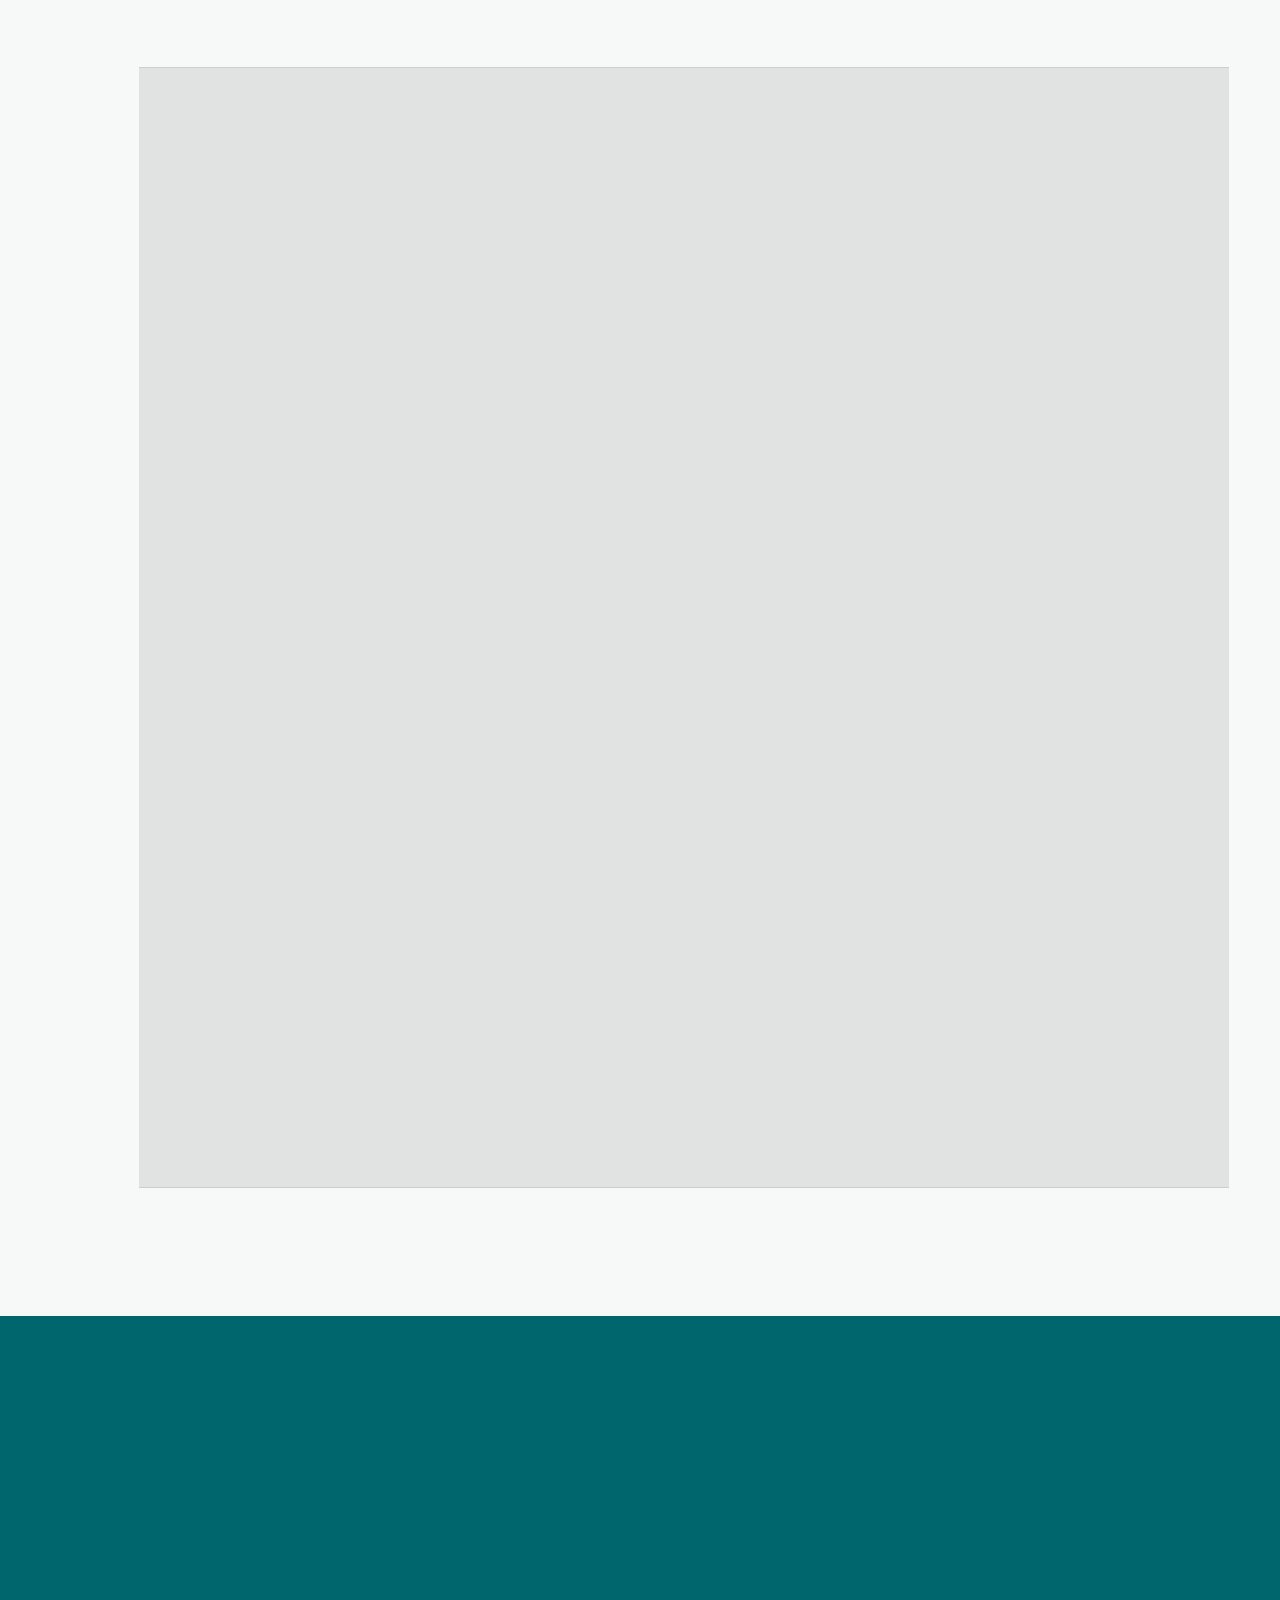
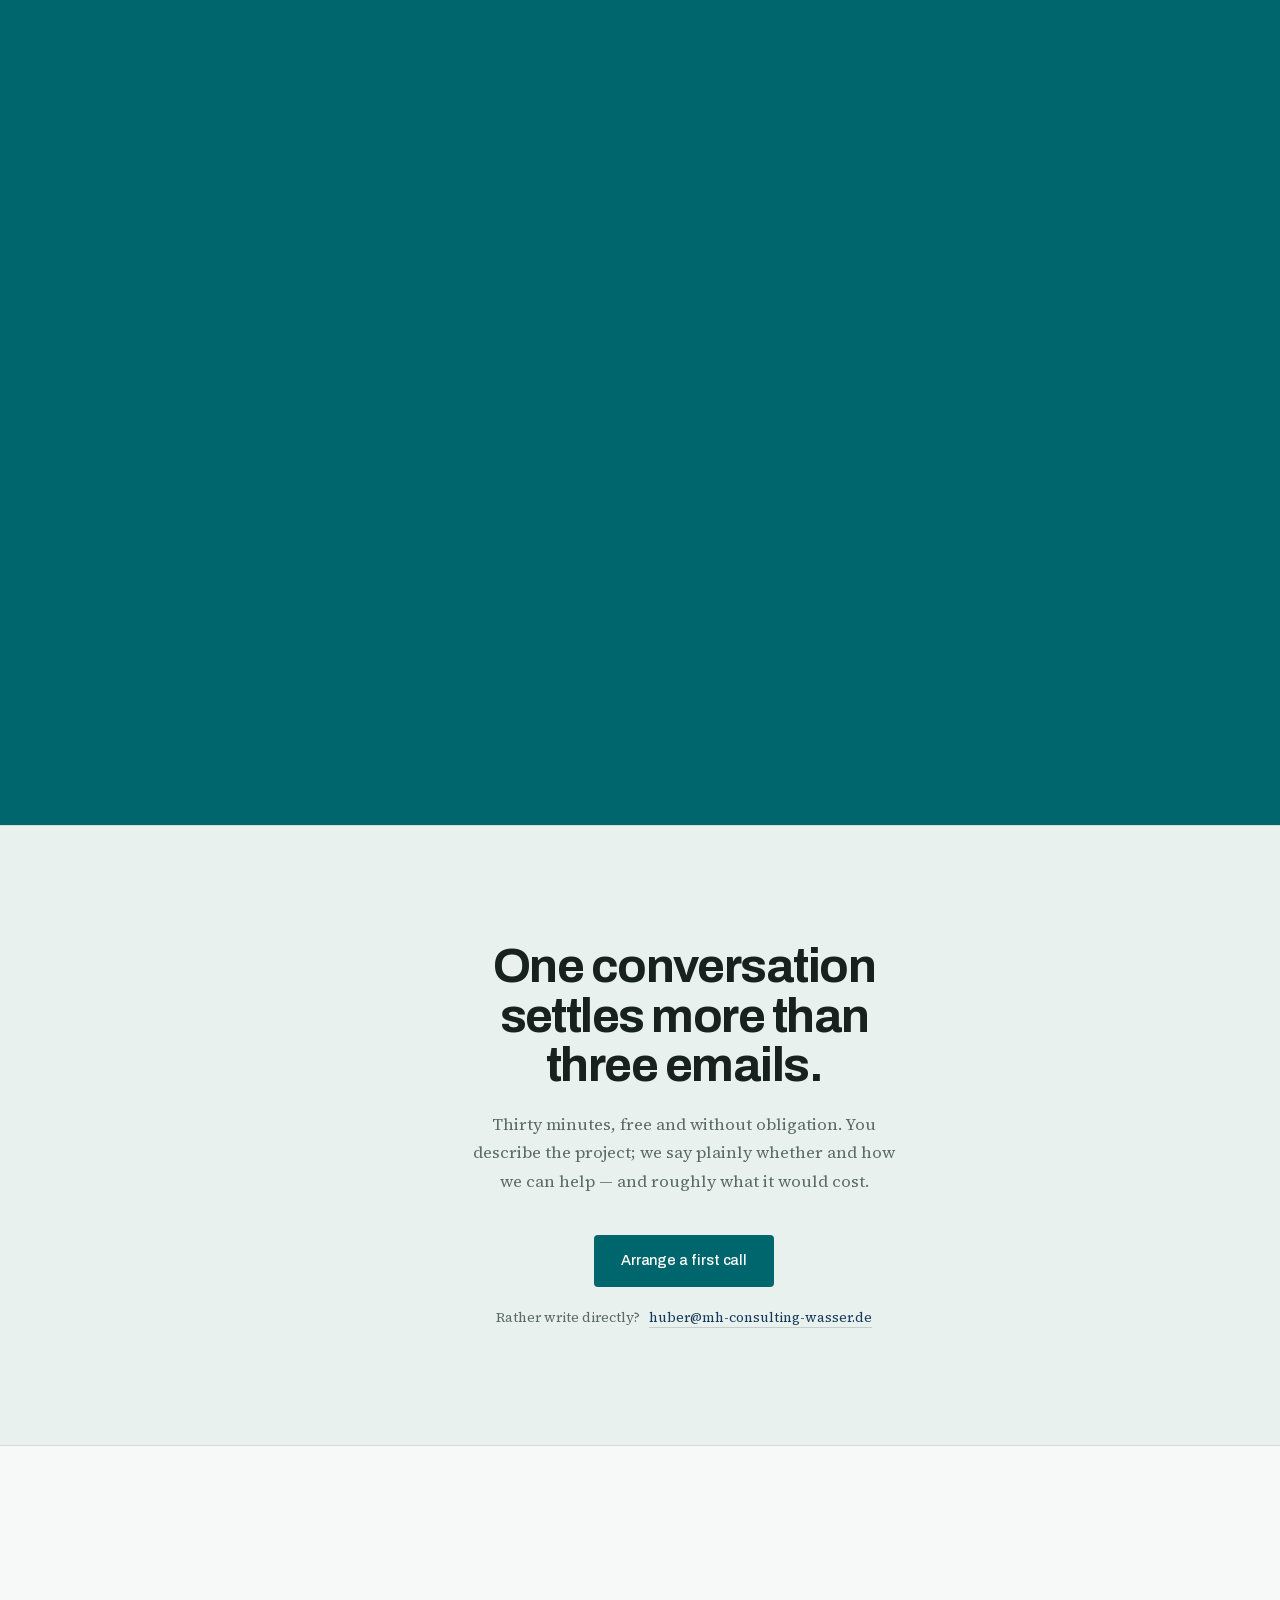
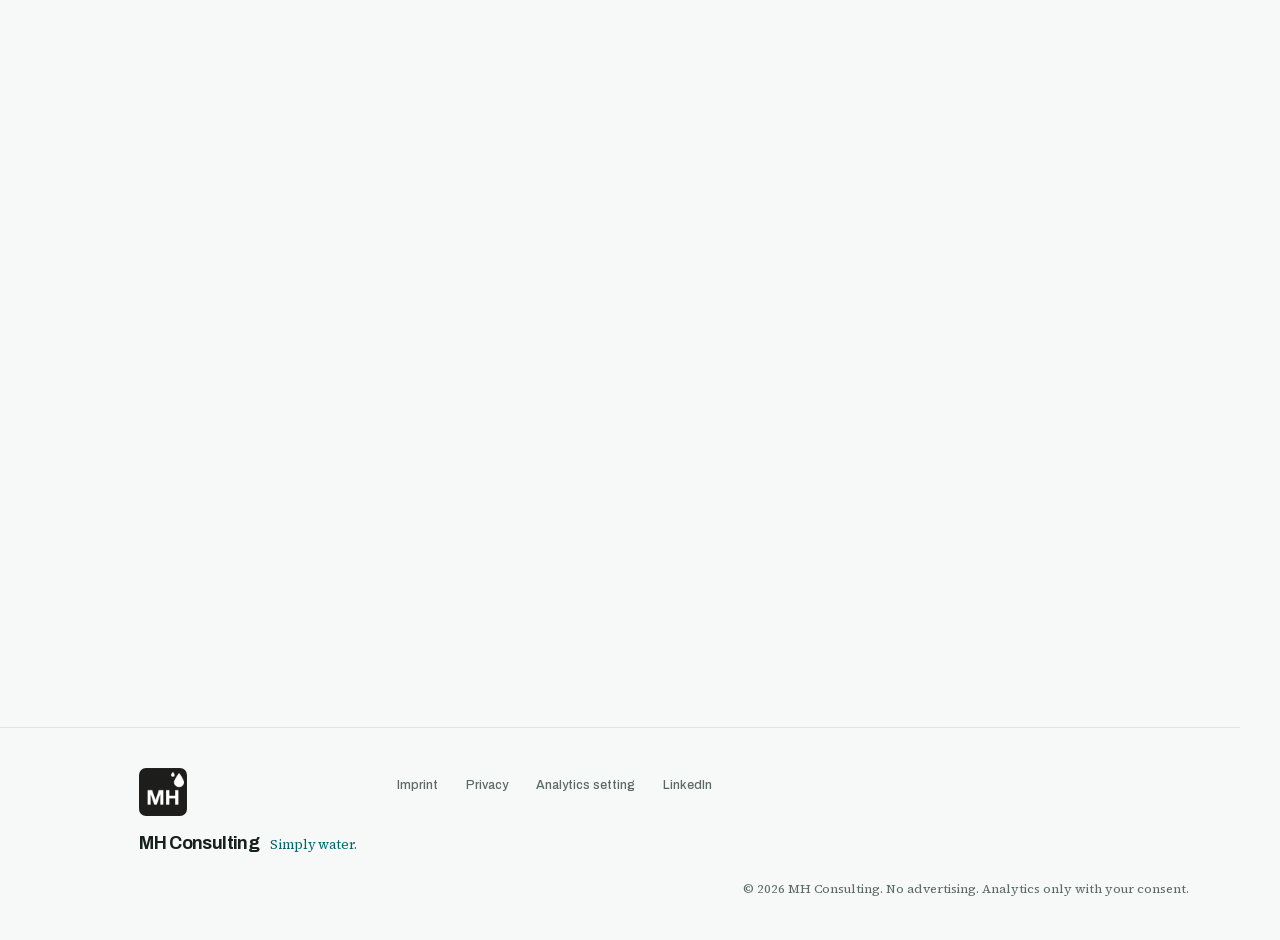
==== commit 5078b6ea: "Auftragsverarbeitung gebuendelt; Kontrastfehler im Hero-Diagramm behoben Datenschutz - Abschnitt 5 f" ====
--- a/en/index.html
+++ b/en/index.html
@@ -4,8 +4,7 @@
 <meta charset="utf-8">
 <meta name="viewport" content="width=device-width, initial-scale=1">
 <title data-i18n="meta.title">MH Consulting — Water &amp; Environmental Engineering</title>
-<meta name="description" data-i18n-attr="content:meta.desc" content="MH Consulting advises municipalities, water utilities and companies on water: groundwater protection, climate adaptation, analyses, projects, training.">
-<meta name="robots" content="noindex,nofollow"><!-- ENTFERNEN VOR DEM ECHTEN START -->
+<meta name="description" data-i18n-attr="content:meta.desc" content="Magdalena Huber, MH Consulting Rosenheim: water and environmental engineering — groundwater protection, water supply, climate adaptation, analyses, training.">
 <!-- Sicherheitsvorgaben als Meta-Angabe. GitHub Pages erlaubt keine
      eigenen HTTP-Kopfzeilen, deshalb hier — wirkt für alles, was das
      Dokument selbst nachlädt.
@@ -49,7 +48,7 @@
 <meta property="og:locale:alternate" content="es_ES">
 <meta property="og:url" content="https://mh-consulting-wasser.de/en/">
 <meta property="og:title" data-i18n-attr="content:meta.title" content="MH Consulting — Water &amp; Environmental Engineering">
-<meta property="og:description" data-i18n-attr="content:meta.desc" content="MH Consulting advises municipalities, water utilities and companies on water: groundwater protection, climate adaptation, analyses, projects, training.">
+<meta property="og:description" data-i18n-attr="content:meta.desc" content="Magdalena Huber, MH Consulting Rosenheim: water and environmental engineering — groundwater protection, water supply, climate adaptation, analyses, training.">
 <meta property="og:image" content="https://mh-consulting-wasser.de/assets/img/og.jpg">
 <meta property="og:image:width" content="1200">
 <meta property="og:image:height" content="630">
@@ -71,62 +70,212 @@
 <script type="application/ld+json">
 {
   "@context": "https://schema.org",
-  "@type": "ProfessionalService",
-  "@id": "https://mh-consulting-wasser.de/#organisation",
-  "name": "MH Consulting",
-  "description": "Beratung rund um die Ressource Wasser: Grundwasserschutz und Wasserversorgung, Klimaanpassung, Analysen und Fachkonzepte, Projektbegleitung, Bildung sowie internationale Wasserberatung.",
-  "url": "https://mh-consulting-wasser.de/",
-  "email": "huber@mh-consulting-wasser.de",
-  "image": "https://mh-consulting-wasser.de/assets/img/og.jpg",
-  "logo": "https://mh-consulting-wasser.de/assets/img/logo.png",
-  "founder": {
-    "@type": "Person",
-    "name": "Magdalena Huber",
-    "jobTitle": "M.Sc. Umweltingenieurwesen",
-    "sameAs": ["https://www.linkedin.com/in/magdalenahuber/"]
-  },
-  "knowsLanguage": ["de", "en", "es"],
-  "areaServed": [
-    {"@type": "City", "name": "Rosenheim"},
-    {"@type": "AdministrativeArea", "name": "Oberbayern"},
-    {"@type": "State", "name": "Bayern"},
-    {"@type": "Country", "name": "Deutschland"},
-    {"@type": "Place", "name": "Lateinamerika"}
-  ],
-  "contactPoint": {
-    "@type": "ContactPoint",
-    "contactType": "Kundenkontakt",
-    "telephone": "+49 160 96672854",
-    "email": "huber@mh-consulting-wasser.de",
-    "availableLanguage": ["de", "en", "es"]
-  },
-  "knowsAbout": [
-    "Grundwasserschutz", "Wasserschutzgebiete", "Trinkwasserversorgung",
-    "Klimaanpassung", "Regenwassermanagement", "Wasserwiederverwendung",
-    "Machbarkeitsbewertung", "Fachkonzepte", "GIS-Analysen",
-    "Umweltbildung", "Technologietransfer", "Entwicklungszusammenarbeit"
-  ],
-  "telephone": "+49 160 96672854",
-  "address": {
-    "@type": "PostalAddress",
-    "streetAddress": "Illerstraße 24a",
-    "postalCode": "83022",
-    "addressLocality": "Rosenheim",
-    "addressRegion": "Bayern",
-    "addressCountry": "DE"
-  },
-  "hasOfferCatalog": {
-    "@type": "OfferCatalog",
-    "name": "Leistungen",
-    "itemListElement": [
-      {"@type": "Offer", "itemOffered": {"@type": "Service", "name": "Grundwasserschutz & Wasserversorgung"}},
-      {"@type": "Offer", "itemOffered": {"@type": "Service", "name": "Klimaanpassung & nachhaltiges Wassermanagement"}},
-      {"@type": "Offer", "itemOffered": {"@type": "Service", "name": "Analysen, Fachkonzepte & technische Bewertung"}},
-      {"@type": "Offer", "itemOffered": {"@type": "Service", "name": "Projektbegleitung, Beratung & Wissenstransfer"}},
-      {"@type": "Offer", "itemOffered": {"@type": "Service", "name": "Bildung, Workshops & Wissenstransfer"}},
-      {"@type": "Offer", "itemOffered": {"@type": "Service", "name": "Internationale Wasserberatung & Technologietransfer"}}
-    ]
-  }
+  "@graph": [
+    {
+      "@type": "ProfessionalService",
+      "@id": "https://mh-consulting-wasser.de/#organisation",
+      "name": "MH Consulting",
+      "description": "Beratung rund um die Ressource Wasser: Grundwasserschutz und Wasserversorgung, Klimaanpassung, Analysen und Fachkonzepte, Projektbegleitung, Bildung sowie internationale Wasserberatung.",
+      "url": "https://mh-consulting-wasser.de/",
+      "email": "huber@mh-consulting-wasser.de",
+      "image": "https://mh-consulting-wasser.de/assets/img/og.jpg",
+      "logo": "https://mh-consulting-wasser.de/assets/img/logo.png",
+      "founder": {
+        "@id": "https://mh-consulting-wasser.de/#magdalena-huber"
+      },
+      "knowsLanguage": [
+        "de",
+        "en",
+        "es"
+      ],
+      "areaServed": [
+        {
+          "@type": "City",
+          "name": "Rosenheim"
+        },
+        {
+          "@type": "AdministrativeArea",
+          "name": "Oberbayern"
+        },
+        {
+          "@type": "State",
+          "name": "Bayern"
+        },
+        {
+          "@type": "Country",
+          "name": "Deutschland"
+        },
+        {
+          "@type": "Place",
+          "name": "Lateinamerika"
+        }
+      ],
+      "contactPoint": {
+        "@type": "ContactPoint",
+        "contactType": "Kundenkontakt",
+        "telephone": "+49 160 96672854",
+        "email": "huber@mh-consulting-wasser.de",
+        "availableLanguage": [
+          "de",
+          "en",
+          "es"
+        ]
+      },
+      "knowsAbout": [
+        "Grundwasserschutz",
+        "Wasserschutzgebiete",
+        "Trinkwasserversorgung",
+        "Hydrologische Auswertung",
+        "Wasserrechtliche Verfahren",
+        "Gutachten und Stellungnahmen",
+        "Klimaanpassung",
+        "Regenwassermanagement",
+        "Wasserwiederverwendung",
+        "Renaturierung",
+        "Netzanalyse",
+        "Wasserverluste",
+        "Monitoring",
+        "Machbarkeitsbewertung",
+        "Fachkonzepte",
+        "GIS-Analysen",
+        "Fördermittelberatung",
+        "Förderanträge",
+        "Umweltbildung",
+        "Technologietransfer",
+        "Entwicklungszusammenarbeit",
+        "WASH"
+      ],
+      "geo": {
+        "@type": "GeoCoordinates",
+        "latitude": 47.8561,
+        "longitude": 12.1289
+      },
+      "telephone": "+49 160 96672854",
+      "address": {
+        "@type": "PostalAddress",
+        "streetAddress": "Illerstraße 24a",
+        "postalCode": "83022",
+        "addressLocality": "Rosenheim",
+        "addressRegion": "Bayern",
+        "addressCountry": "DE"
+      },
+      "hasOfferCatalog": {
+        "@type": "OfferCatalog",
+        "name": "Leistungen",
+        "itemListElement": [
+          {
+            "@type": "Offer",
+            "itemOffered": {
+              "@type": "Service",
+              "name": "Grundwasserschutz & Wasserversorgung"
+            }
+          },
+          {
+            "@type": "Offer",
+            "itemOffered": {
+              "@type": "Service",
+              "name": "Klimaanpassung & nachhaltiges Wassermanagement"
+            }
+          },
+          {
+            "@type": "Offer",
+            "itemOffered": {
+              "@type": "Service",
+              "name": "Analysen, Fachkonzepte & technische Bewertung"
+            }
+          },
+          {
+            "@type": "Offer",
+            "itemOffered": {
+              "@type": "Service",
+              "name": "Projektbegleitung, Beratung & Wissenstransfer"
+            }
+          },
+          {
+            "@type": "Offer",
+            "itemOffered": {
+              "@type": "Service",
+              "name": "Bildung, Workshops & Wissenstransfer"
+            }
+          },
+          {
+            "@type": "Offer",
+            "itemOffered": {
+              "@type": "Service",
+              "name": "Internationale Wasserberatung & Technologietransfer"
+            }
+          }
+        ]
+      },
+      "employee": {
+        "@id": "https://mh-consulting-wasser.de/#magdalena-huber"
+      }
+    },
+    {
+      "@type": "Person",
+      "@id": "https://mh-consulting-wasser.de/#magdalena-huber",
+      "name": "Magdalena Huber",
+      "givenName": "Magdalena",
+      "familyName": "Huber",
+      "jobTitle": "M.Sc. Umweltingenieurwesen",
+      "description": "Magdalena Huber ist Umweltingenieurin und Inhaberin von MH Consulting in Rosenheim. Sie berät Kommunen, Zweckverbände und Wasserversorger zu Grundwasserschutz, Wasserversorgung, Klimaanpassung und internationaler Wasserberatung.",
+      "image": "https://mh-consulting-wasser.de/assets/img/portrait.jpg",
+      "url": "https://mh-consulting-wasser.de/#profil",
+      "worksFor": {
+        "@id": "https://mh-consulting-wasser.de/#organisation"
+      },
+      "knowsLanguage": [
+        "de",
+        "en",
+        "es"
+      ],
+      "address": {
+        "@type": "PostalAddress",
+        "streetAddress": "Illerstraße 24a",
+        "postalCode": "83022",
+        "addressLocality": "Rosenheim",
+        "addressRegion": "Bayern",
+        "addressCountry": "DE"
+      },
+      "alumniOf": [
+        {
+          "@type": "CollegeOrUniversity",
+          "name": "Chalmers University of Technology, Göteborg"
+        },
+        {
+          "@type": "CollegeOrUniversity",
+          "name": "Technische Universität Braunschweig"
+        }
+      ],
+      "sameAs": [
+        "https://www.linkedin.com/in/magdalenahuber/"
+      ],
+      "knowsAbout": [
+        "Grundwasserschutz",
+        "Wasserschutzgebiete",
+        "Trinkwasserversorgung",
+        "Hydrologische Auswertung",
+        "Wasserrechtliche Verfahren",
+        "Gutachten und Stellungnahmen",
+        "Klimaanpassung",
+        "Regenwassermanagement",
+        "Wasserwiederverwendung",
+        "Renaturierung",
+        "Netzanalyse",
+        "Wasserverluste",
+        "Monitoring",
+        "Machbarkeitsbewertung",
+        "Fachkonzepte",
+        "GIS-Analysen",
+        "Fördermittelberatung",
+        "Förderanträge",
+        "Umweltbildung",
+        "Technologietransfer",
+        "Entwicklungszusammenarbeit",
+        "WASH"
+      ]
+    }
+  ]
 }
 </script>
 </head>
@@ -185,7 +334,7 @@
     <div class="hero__text">
       <p class="eyebrow" data-i18n-html="hero.eyebrow">Water engineering · Bavaria · <span class="eyebrow__intl">working internationally</span></span></p>
       <h1 data-i18n-html="hero.h1">Using water <br>sustainably</h1>
-      <p class="standfirst" data-i18n="hero.lede">Consulting for municipalities, water utilities, companies and project partners — from groundwater protection and climate adaptation through analyses and project support to education and international water consulting.</p>
+      <p class="standfirst" data-i18n="hero.lede">Consulting for municipalities, special-purpose water associations, utilities, companies and project partners — from groundwater protection and climate adaptation through analyses and project support to education and international water consulting.</p>
       <div class="actions">
         <a class="btn btn--solid" href="#kontakt" data-opens-write data-i18n="hero.cta1">Discuss a project</a>
         <a class="btn btn--ghost" href="#leistungen" data-i18n="hero.cta2">See services</a>
@@ -290,7 +439,7 @@
       <li class="card">
         <span class="card__tick" aria-hidden="true"></span>
         <h3 data-i18n="svc.1t">Groundwater protection &amp; water supply</h3>
-        <p data-i18n="svc.1d">A secure water supply begins with protecting the resource. I provide support on water management questions, from the initial survey through to the technical assessment.</p>
+        <p data-i18n="svc.1d">A secure water supply begins with protecting the resource. I provide support on water management questions, from hydrological assessment through technical evaluation to support in water-law permitting procedures — including expert reports and statements for the approval process.</p>
         <ul class="tags">
           <li data-i18n="svc.1a">Groundwater protection</li><li data-i18n="svc.1b">Water protection zones</li><li data-i18n="svc.1c">Drinking water supply</li>
         </ul>
@@ -301,7 +450,7 @@
       <li class="card">
         <span class="card__tick" aria-hidden="true"></span>
         <h3 data-i18n="svc.2t">Climate adaptation &amp; sustainable water management</h3>
-        <p data-i18n="svc.2d">Dry periods, heavy rainfall and rising pressure on use call for a new way of dealing with water. Together we develop measures that use water more efficiently and make systems more resilient.</p>
+        <p data-i18n="svc.2d">Dry periods, heavy rainfall and rising pressure on use call for a new way of dealing with water. Together we develop measures that use water more efficiently and make systems more resilient — from rainwater management to river restoration.</p>
         <ul class="tags">
           <li data-i18n="svc.2a">Water saving</li><li data-i18n="svc.2b">Rainwater management</li><li data-i18n="svc.2c">Water reuse</li>
         </ul>
@@ -312,7 +461,7 @@
       <li class="card">
         <span class="card__tick" aria-hidden="true"></span>
         <h3 data-i18n="svc.3t">Analyses, technical concepts &amp; assessment</h3>
-        <p data-i18n="svc.3d">Not every technically possible solution makes sense in the long run. MH Consulting helps to compare different options in a structured way and to arrive at well-founded decisions.</p>
+        <p data-i18n="svc.3d">Not every technically possible solution makes sense in the long run. MH Consulting helps to compare different options in a structured way and to arrive at well-founded decisions — from network analysis and the assessment of water losses to setting up reliable monitoring.</p>
         <ul class="tags">
           <li data-i18n="svc.3a">Feasibility assessment</li><li data-i18n="svc.3b">Technical concepts</li><li data-i18n="svc.3c">GIS analyses</li>
         </ul>
@@ -323,7 +472,7 @@
       <li class="card">
         <span class="card__tick" aria-hidden="true"></span>
         <h3 data-i18n="svc.4t">Project support, consulting &amp; knowledge transfer</h3>
-        <p data-i18n="svc.4d">Getting from a good idea to implementation means bringing many parties together. I support projects technically, organisationally and at the interfaces between engineering, administration and operations.</p>
+        <p data-i18n="svc.4d">Getting from a good idea to implementation means bringing many parties together. I support projects technically, organisationally and at the interfaces between engineering, administration and operations — including identifying suitable funding programmes and preparing funding applications.</p>
         <ul class="tags">
           <li data-i18n="svc.4a">Project management</li><li data-i18n="svc.4b">Coordination</li><li data-i18n="svc.4c">Documentation</li>
         </ul>
@@ -345,7 +494,7 @@
       <li class="card">
         <span class="card__tick" aria-hidden="true"></span>
         <h3 data-i18n="svc.6t">International water consulting &amp; technology transfer</h3>
-        <p data-i18n="svc.6d">Water management solutions cannot be transferred one to one from one country to another. What matters is whether a technology actually works under the given local conditions and can be operated in the long term.</p>
+        <p data-i18n="svc.6d">Water management solutions cannot be transferred one to one from one country to another. What matters is whether a technology actually works under the given local conditions and can be operated in the long term — for example in WASH projects in development cooperation.</p>
         <ul class="tags">
           <li data-i18n="svc.6a">Development cooperation</li><li data-i18n="svc.6b">Technology transfer</li><li data-i18n="svc.6c">Latin America</li>
         </ul>
@@ -357,7 +506,10 @@
   </section>
 
   <!-- ── PROJEKTE ───────────────────────────────────────── -->
-  <section id="projekte" class="band band--dark">
+  <!-- data-nosnippet: solange hier Platzhalter stehen, darf Google den
+     Abschnitt nicht als Suchergebnis-Textausschnitt verwenden.
+     ENTFERNEN, sobald echte Referenzen eingetragen sind. -->
+  <section id="projekte" class="band band--dark" data-nosnippet>
     <div class="band__head band__head--center">
       <h2 data-i18n="prj.h2">Selected references</h2>
       <p class="band__lede" data-i18n="prj.lede">[PLACEHOLDER — add an introductory line once real references are confirmed.]</p>
--- a/assets/css/style.css
+++ b/assets/css/style.css
@@ -501,7 +501,15 @@
    4,5:1 aus WCAG AA. Wer hier später Lesbarkeit nachrüsten will, hat drei
    Hebel: dunklere Farbtoken, höhere Deckkraft, oder Schrift in --ink. */
 .venn--work .venn__c{ fill-opacity:.5; stroke:none; }
-.venn--work .venn__labels text{ font-size:60px; fill:var(--white); }
+/* Beschriftungen der Lappen in --ink, NICHT in Weiß. Gemessen auf den
+   Flächen bei 50 % Deckkraft:
+     Behörde       Weiß 1,76:1  gegen --ink 9,36:1
+     Betrieb       Weiß 2,42:1  gegen --ink 6,82:1
+     International Weiß 3,23:1  gegen --ink 5,11:1
+   Bei 60 px gilt die Schwelle für große Schrift (3:1) — zwei der drei
+   fielen mit Weiß durch. Die Mitte ist der umgekehrte Fall: Der dunkle
+   Chip trägt Weiß mit 11,75:1, --ink käme dort auf 1,41:1. */
+.venn--work .venn__labels text{ font-size:60px; fill:var(--ink); }
 .venn--work .venn__core text{ font-size:100px; fill:var(--white); letter-spacing:-.02em; }
 
 .venn__chip{
@@ -1112,6 +1120,16 @@
 .legal{ max-width:min(70ch,100%); margin-inline:auto; padding:clamp(3.5rem,8vw,6rem) var(--pad) 5rem; }
 .legal h1{ font-size:clamp(2.2rem,1.5rem + 2.4vw,3rem); margin-bottom:1.8rem; }
 .legal h2{ font-size:1.2rem; margin:3rem 0 .9rem; }
+/* Übersicht der Auftragsverarbeiter. Schmale Spalten mit langen Namen —
+   deshalb darf die Tabelle waagerecht scrollen statt die Seite zu sprengen. */
+.legal .proc{ overflow-x:auto; margin:1.2rem 0 .8rem; }
+.legal .proc table{ border-collapse:collapse; width:100%; min-width:34rem; }
+.legal .proc th, .legal .proc td{
+  text-align:left; vertical-align:top; padding:.55rem .8rem .55rem 0;
+  border-bottom:1px solid var(--line); font-size:.88rem; line-height:1.5;
+}
+.legal .proc th{ font-family:var(--sans); font-weight:500; font-size:.8rem; color:var(--muted); }
+
 .legal h3{ font-size:.7rem; font-weight:500; letter-spacing:0;
            color:var(--navy); margin:2rem 0 .5rem; }
 .legal p, .legal li{ font-size:.97rem; color:var(--muted); }
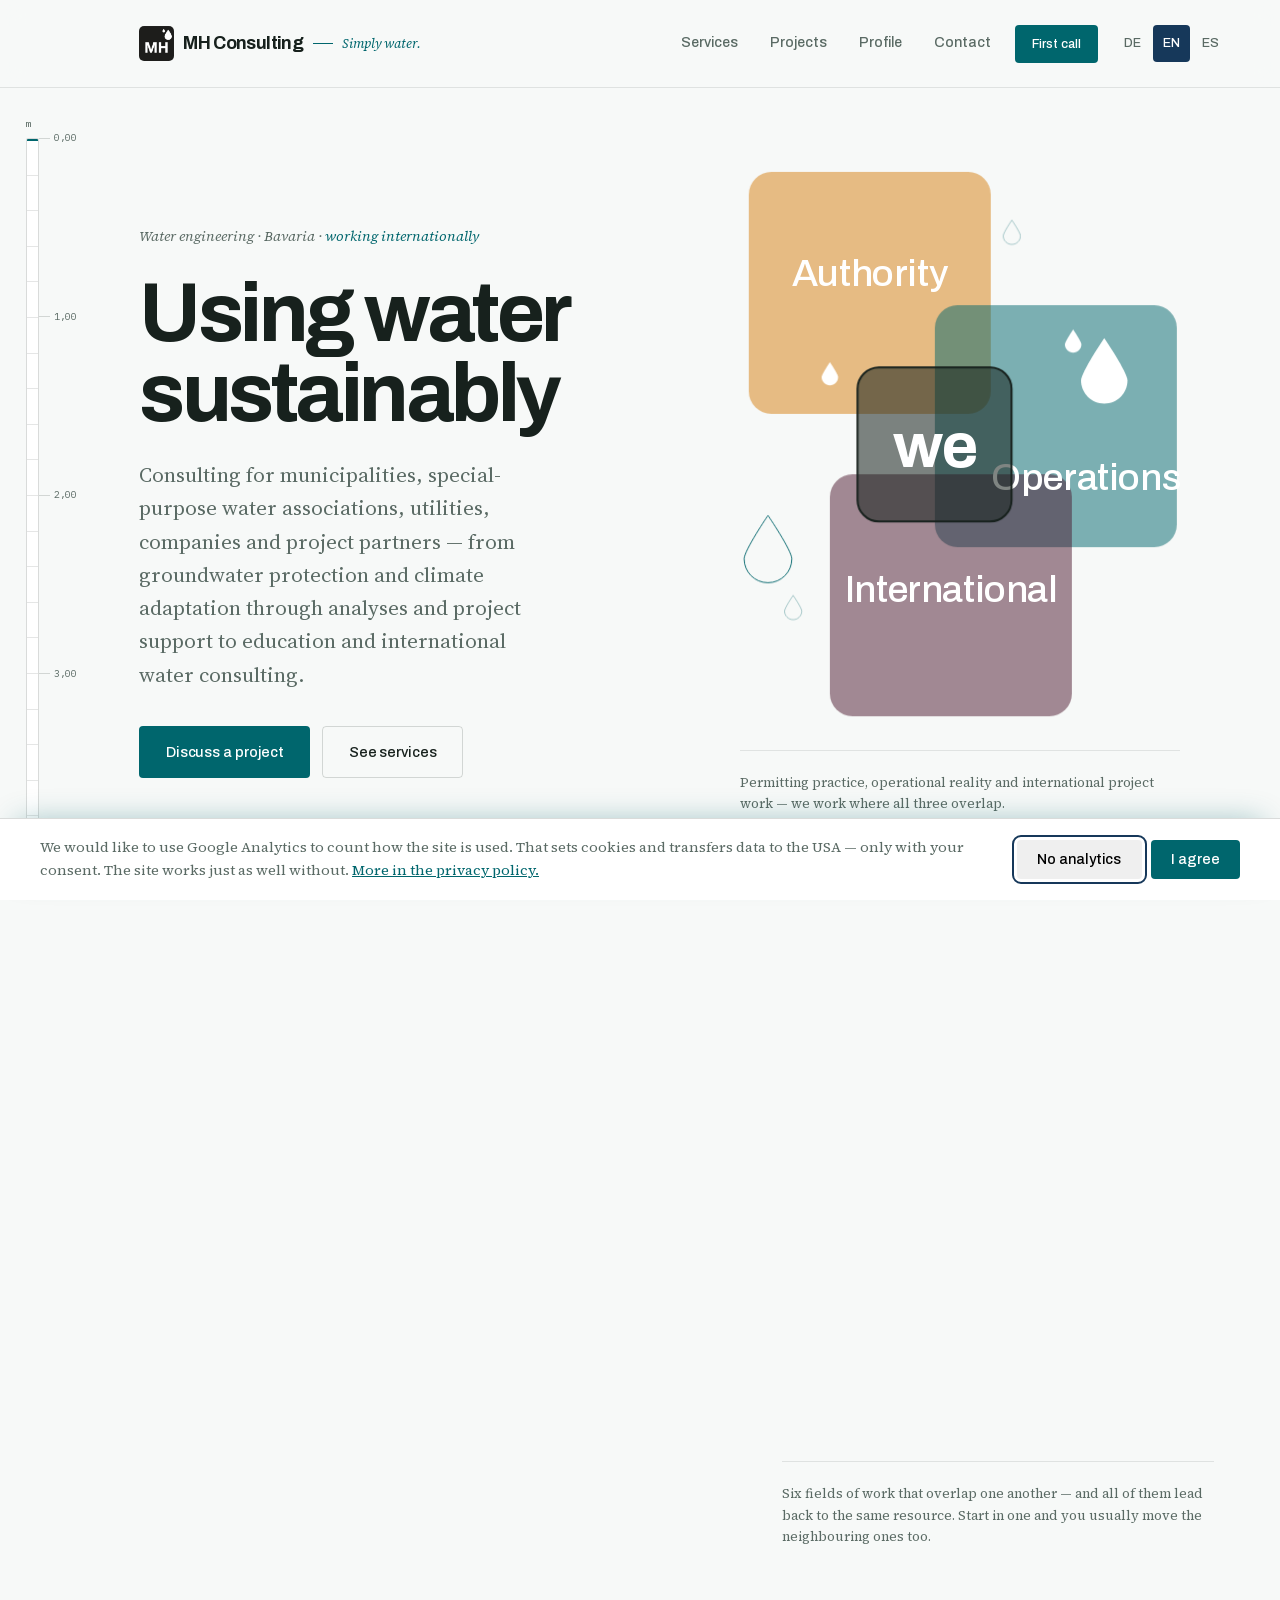
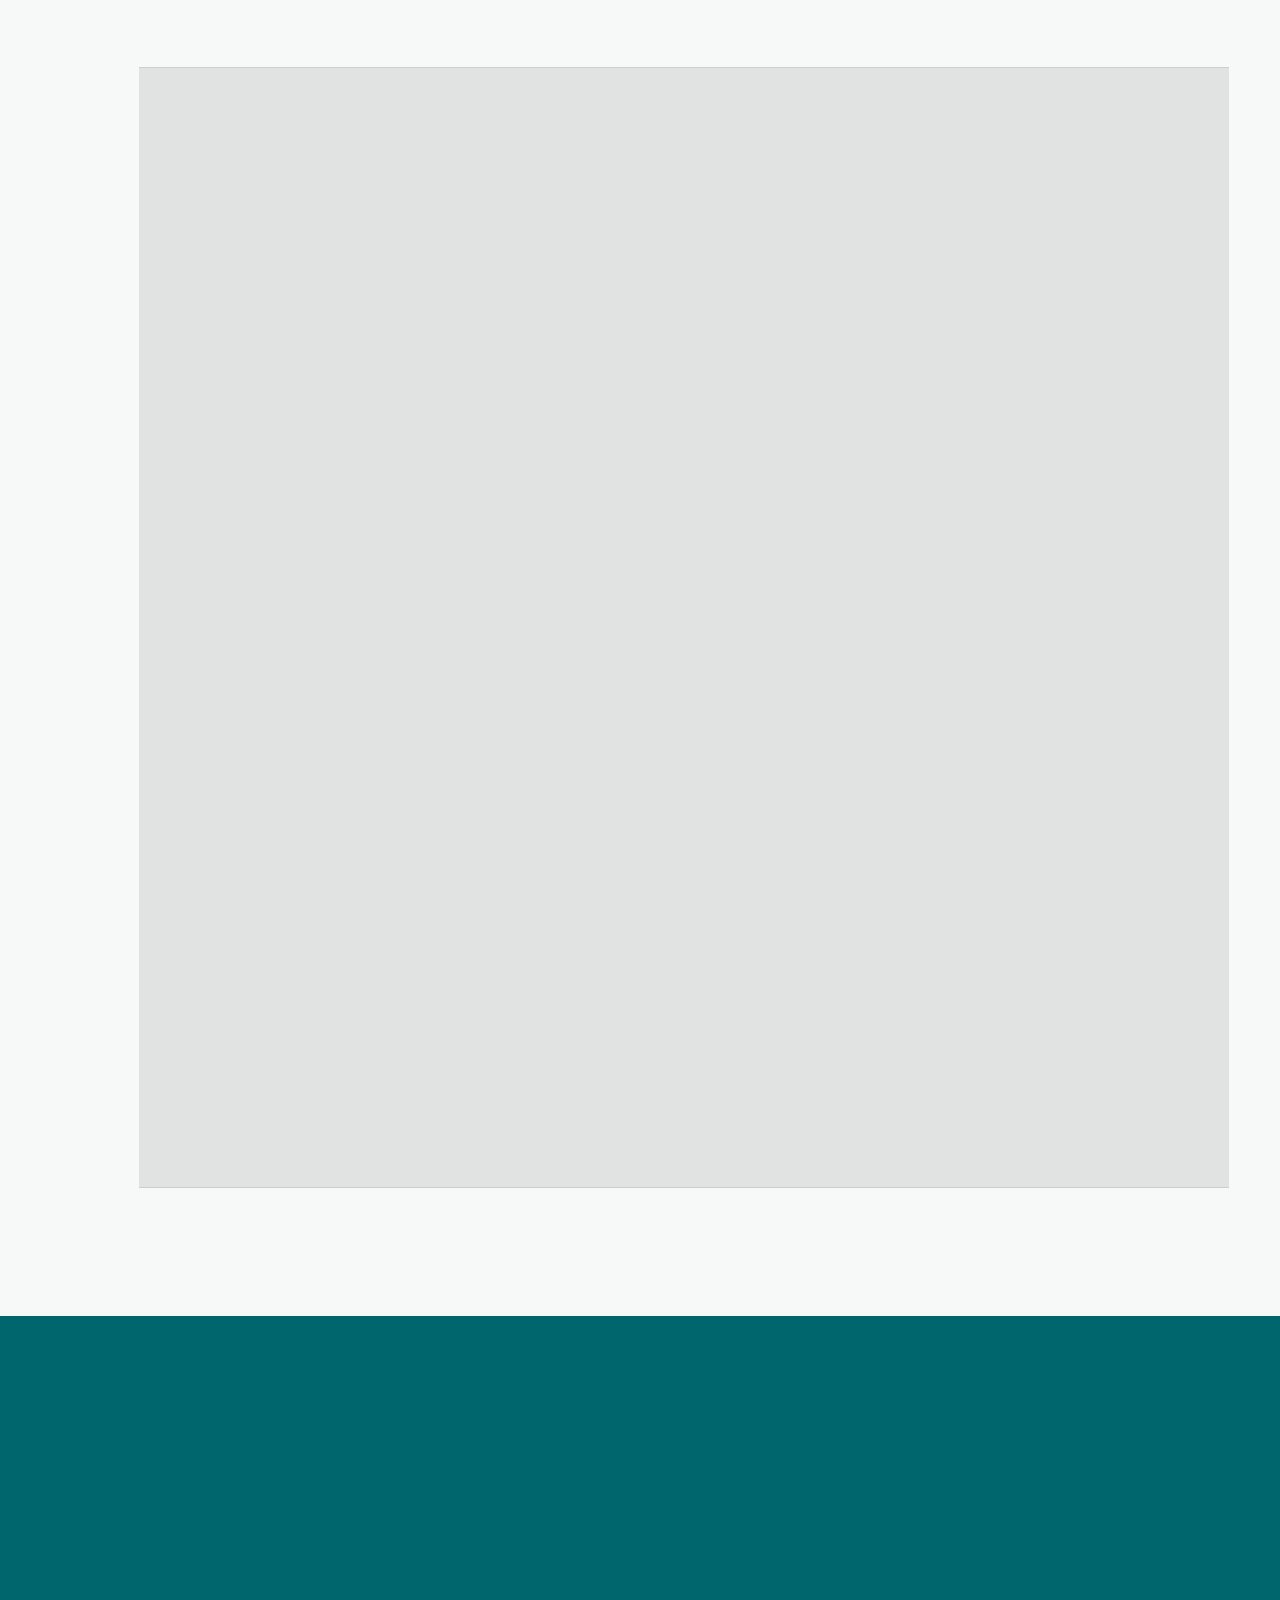
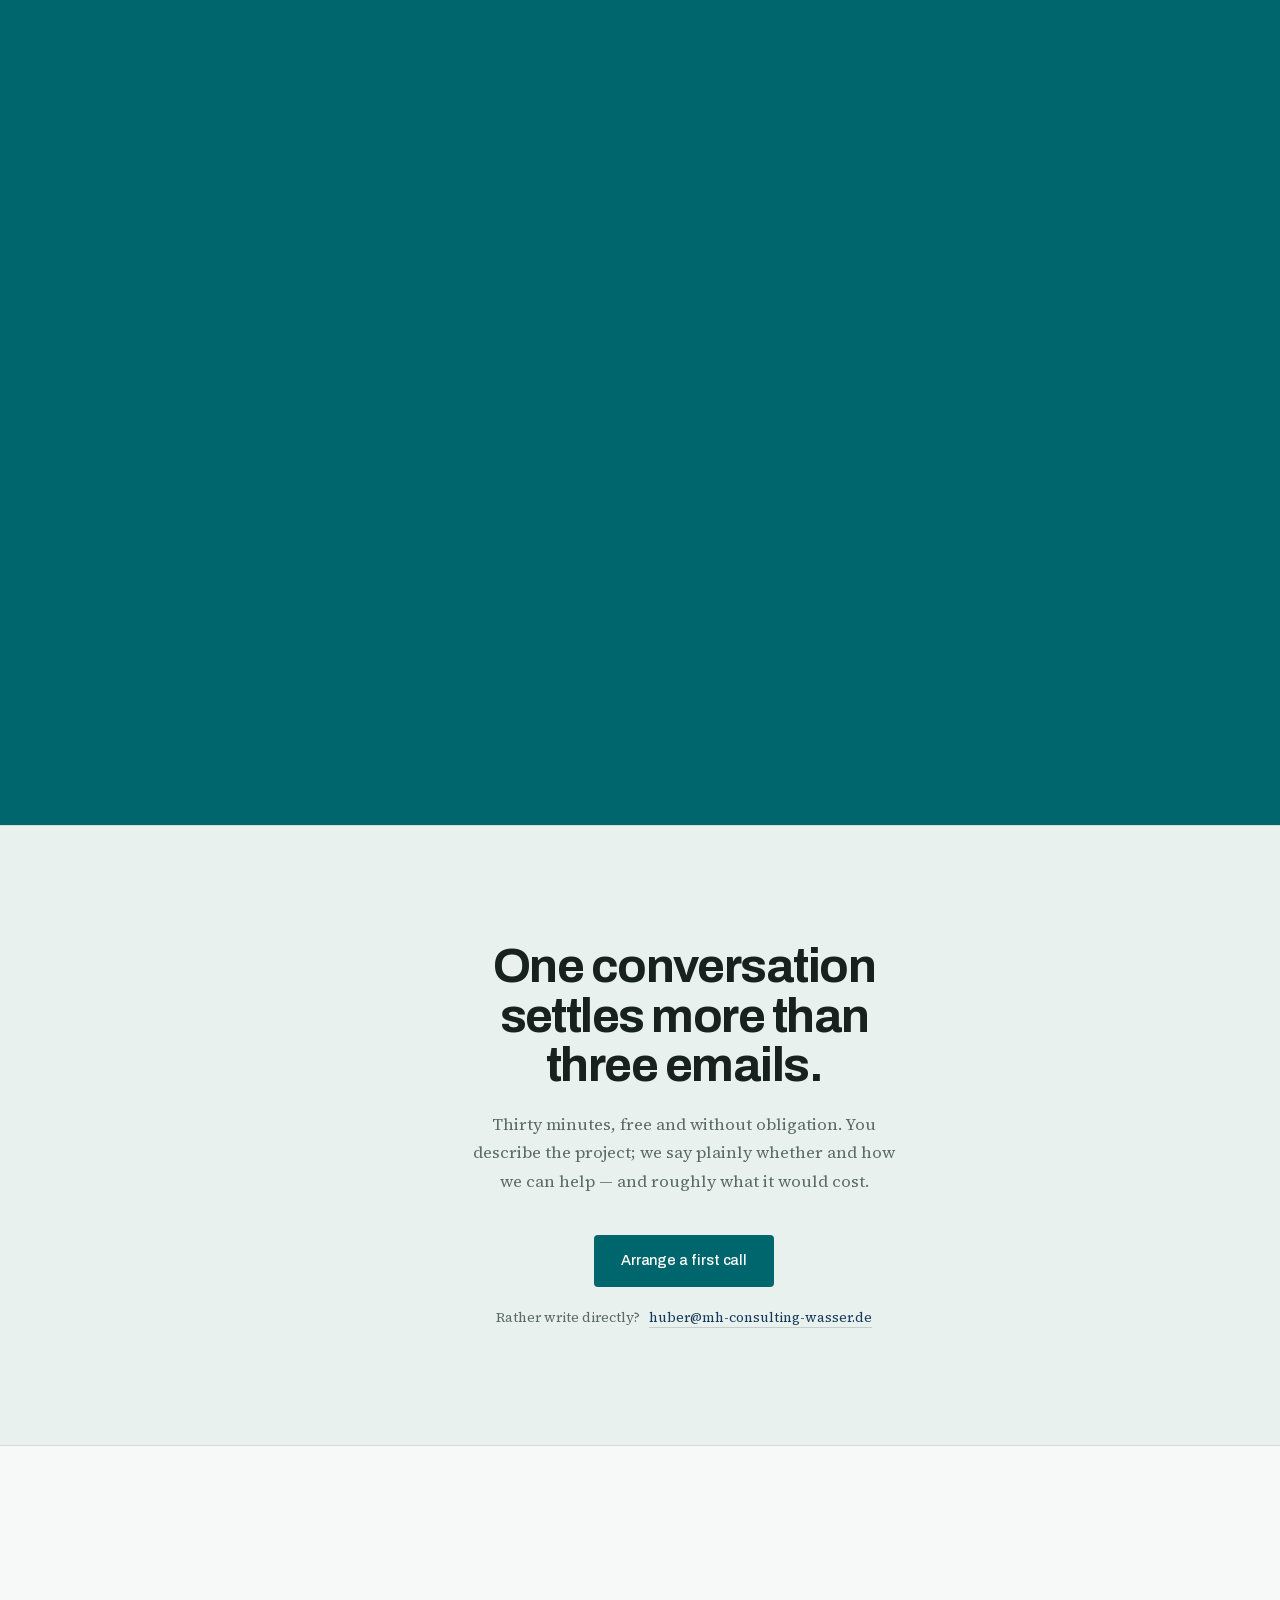
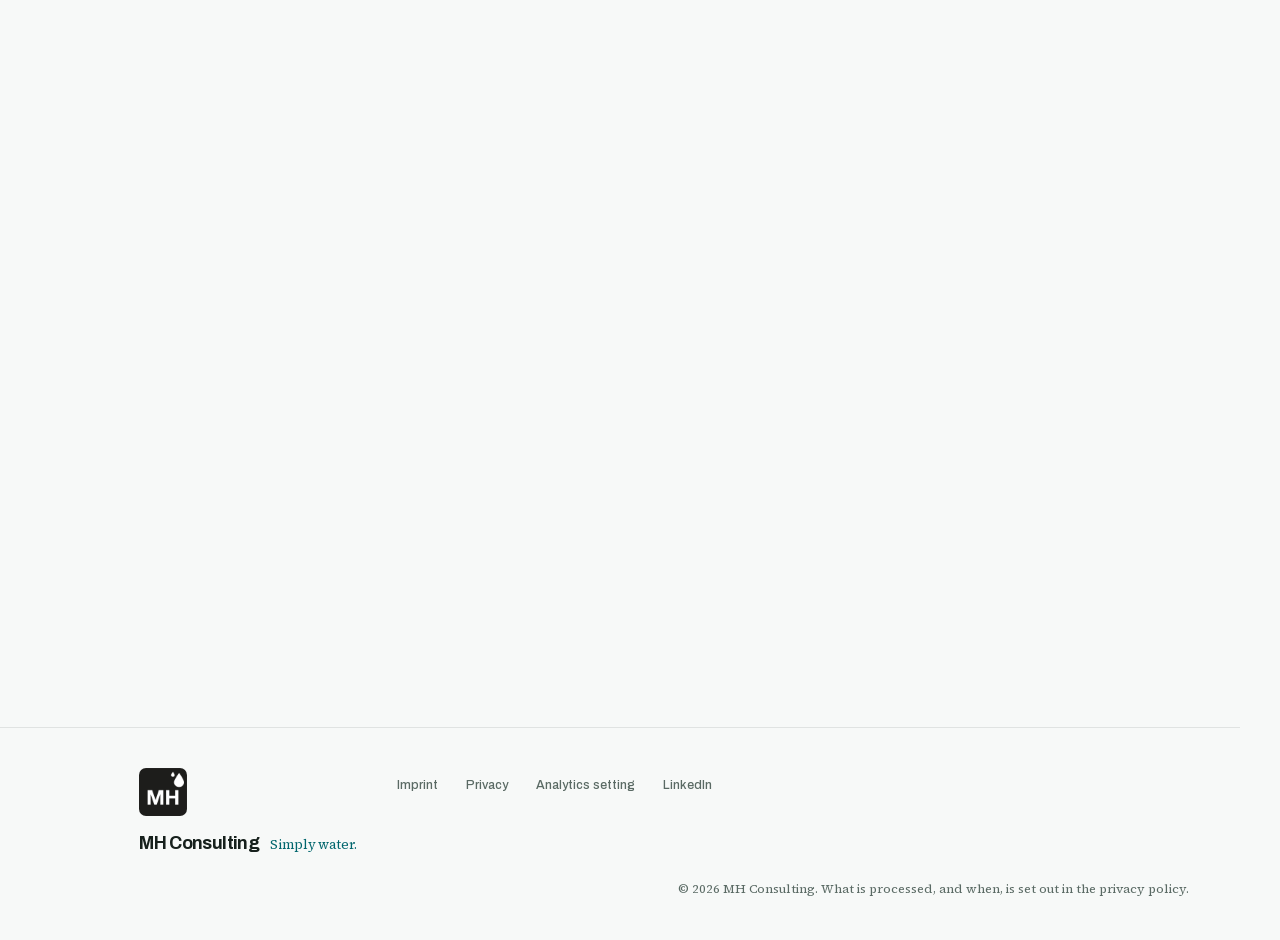
==== commit 15bd344d: "Fusszeile macht keine Zusagen mehr, sondern verweist Die Zeile hat zweimal stillschweigend die Unwah" ====
--- a/en/index.html
+++ b/en/index.html
@@ -724,7 +724,7 @@
     <a href="#" data-consent-reset data-i18n="cns.reset">Analytics setting</a>
     <a href="https://www.linkedin.com/in/magdalenahuber/" rel="me noopener" target="_blank">LinkedIn</a>
   </nav>
-  <p class="foot__note" data-i18n="foot.note">© 2026 MH Consulting. No advertising. Analytics only with your consent.</p>
+  <p class="foot__note" data-i18n="foot.note">© 2026 MH Consulting. What is processed, and when, is set out in the privacy policy.</p>
 </footer>
 
 <dialog class="modal modal--write" id="write-modal" aria-labelledby="write-title">
--- a/assets/css/style.css
+++ b/assets/css/style.css
@@ -501,15 +501,11 @@
    4,5:1 aus WCAG AA. Wer hier später Lesbarkeit nachrüsten will, hat drei
    Hebel: dunklere Farbtoken, höhere Deckkraft, oder Schrift in --ink. */
 .venn--work .venn__c{ fill-opacity:.5; stroke:none; }
-/* Beschriftungen der Lappen in --ink, NICHT in Weiß. Gemessen auf den
-   Flächen bei 50 % Deckkraft:
-     Behörde       Weiß 1,76:1  gegen --ink 9,36:1
-     Betrieb       Weiß 2,42:1  gegen --ink 6,82:1
-     International Weiß 3,23:1  gegen --ink 5,11:1
-   Bei 60 px gilt die Schwelle für große Schrift (3:1) — zwei der drei
-   fielen mit Weiß durch. Die Mitte ist der umgekehrte Fall: Der dunkle
-   Chip trägt Weiß mit 11,75:1, --ink käme dort auf 1,41:1. */
-.venn--work .venn__labels text{ font-size:60px; fill:var(--ink); }
+/* Beschriftungen in Weiß — ausdrückliche Vorgabe der Auftraggeberin.
+   NICHT ohne Rücksprache auf --ink zurückstellen: Das ist zwar die
+   kontraststärkere Variante, aber eine Gestaltungsentscheidung, die
+   bereits getroffen wurde. Die gemessenen Werte stehen im Block oben. */
+.venn--work .venn__labels text{ font-size:60px; fill:var(--white); }
 .venn--work .venn__core text{ font-size:100px; fill:var(--white); letter-spacing:-.02em; }
 
 .venn__chip{
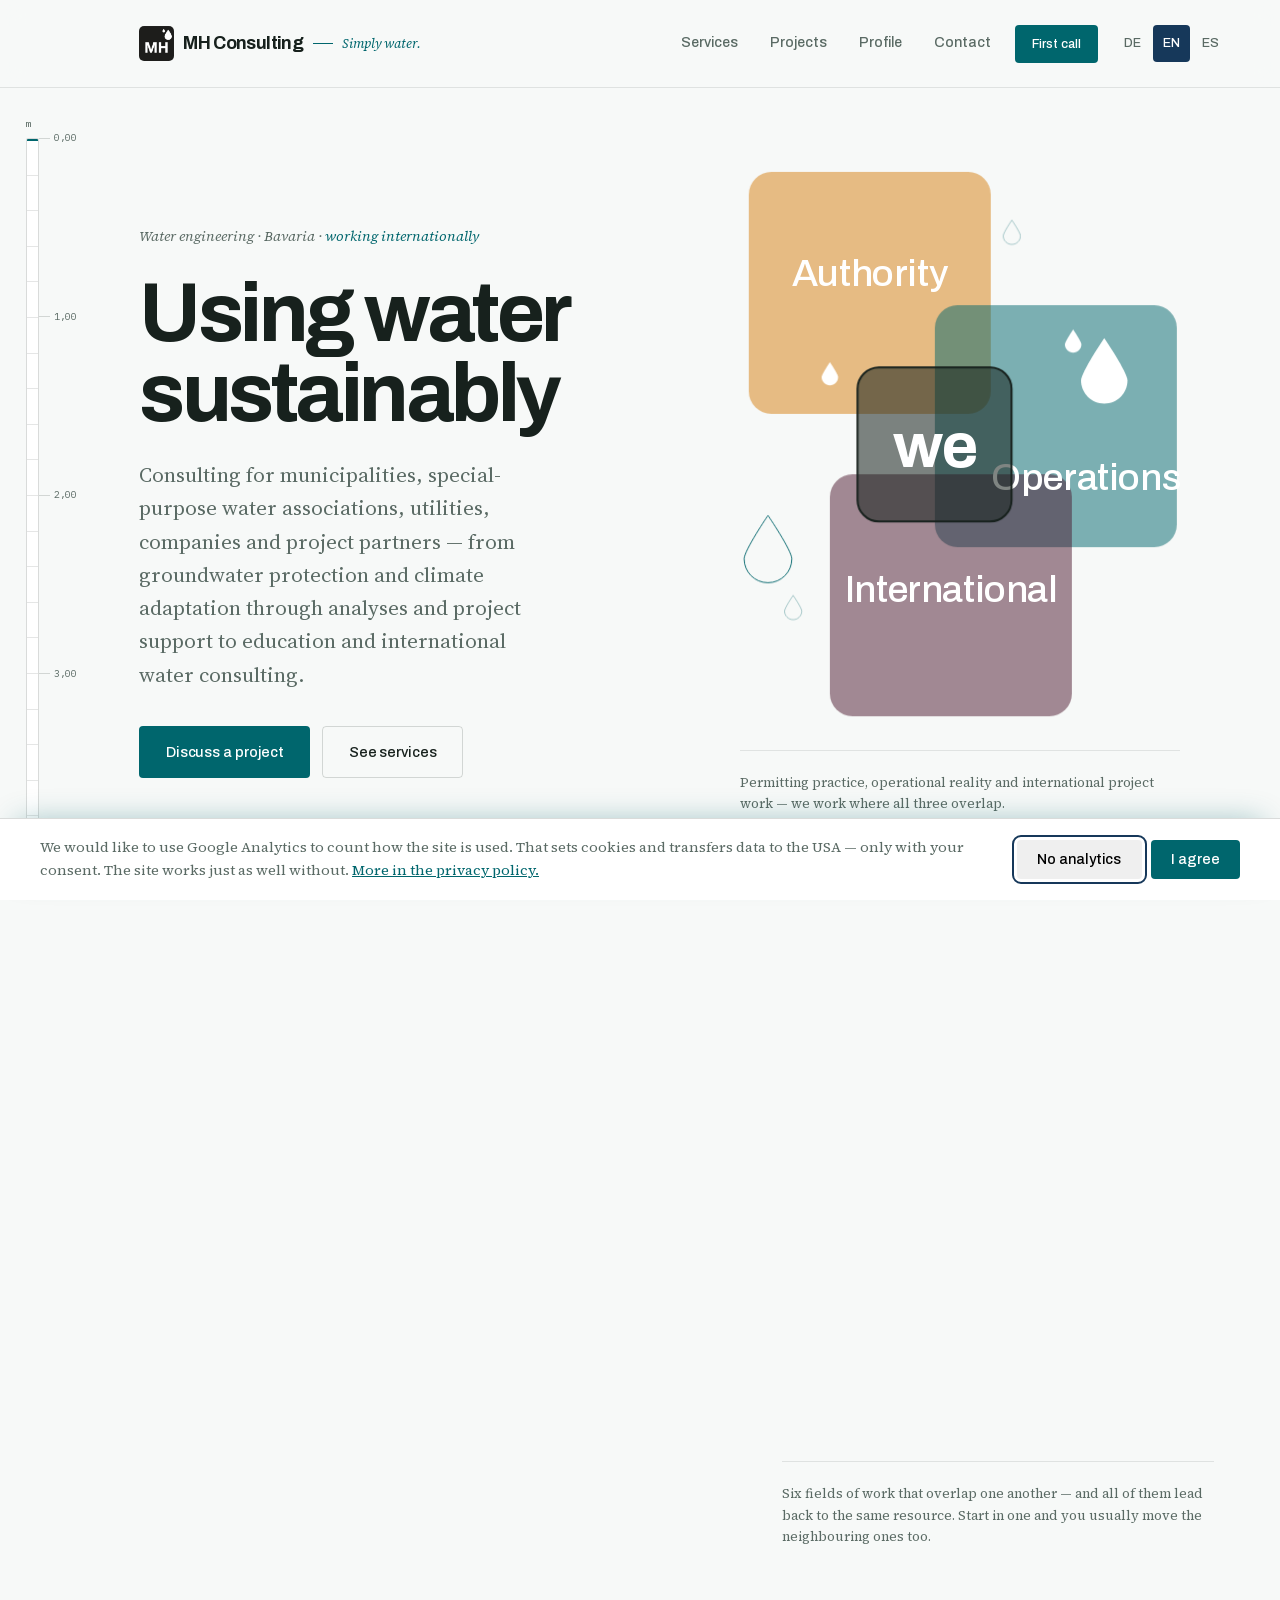
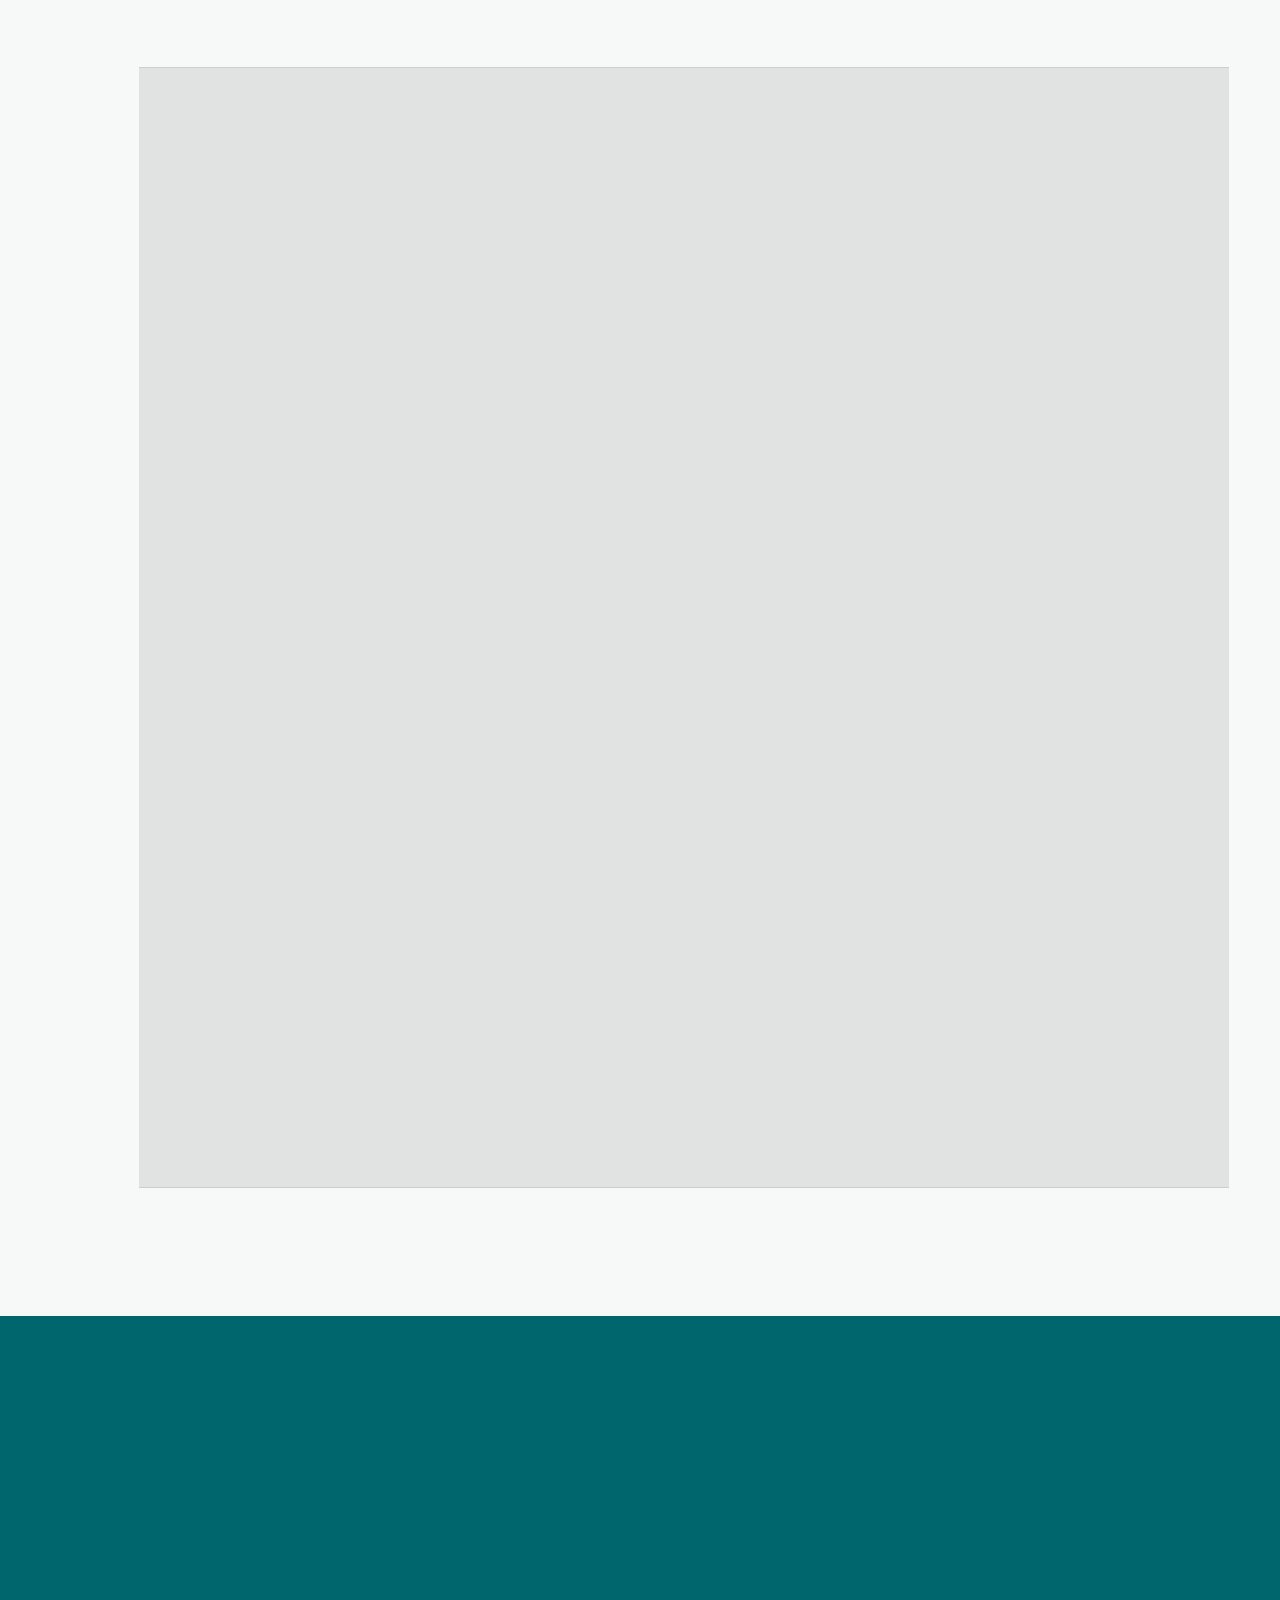
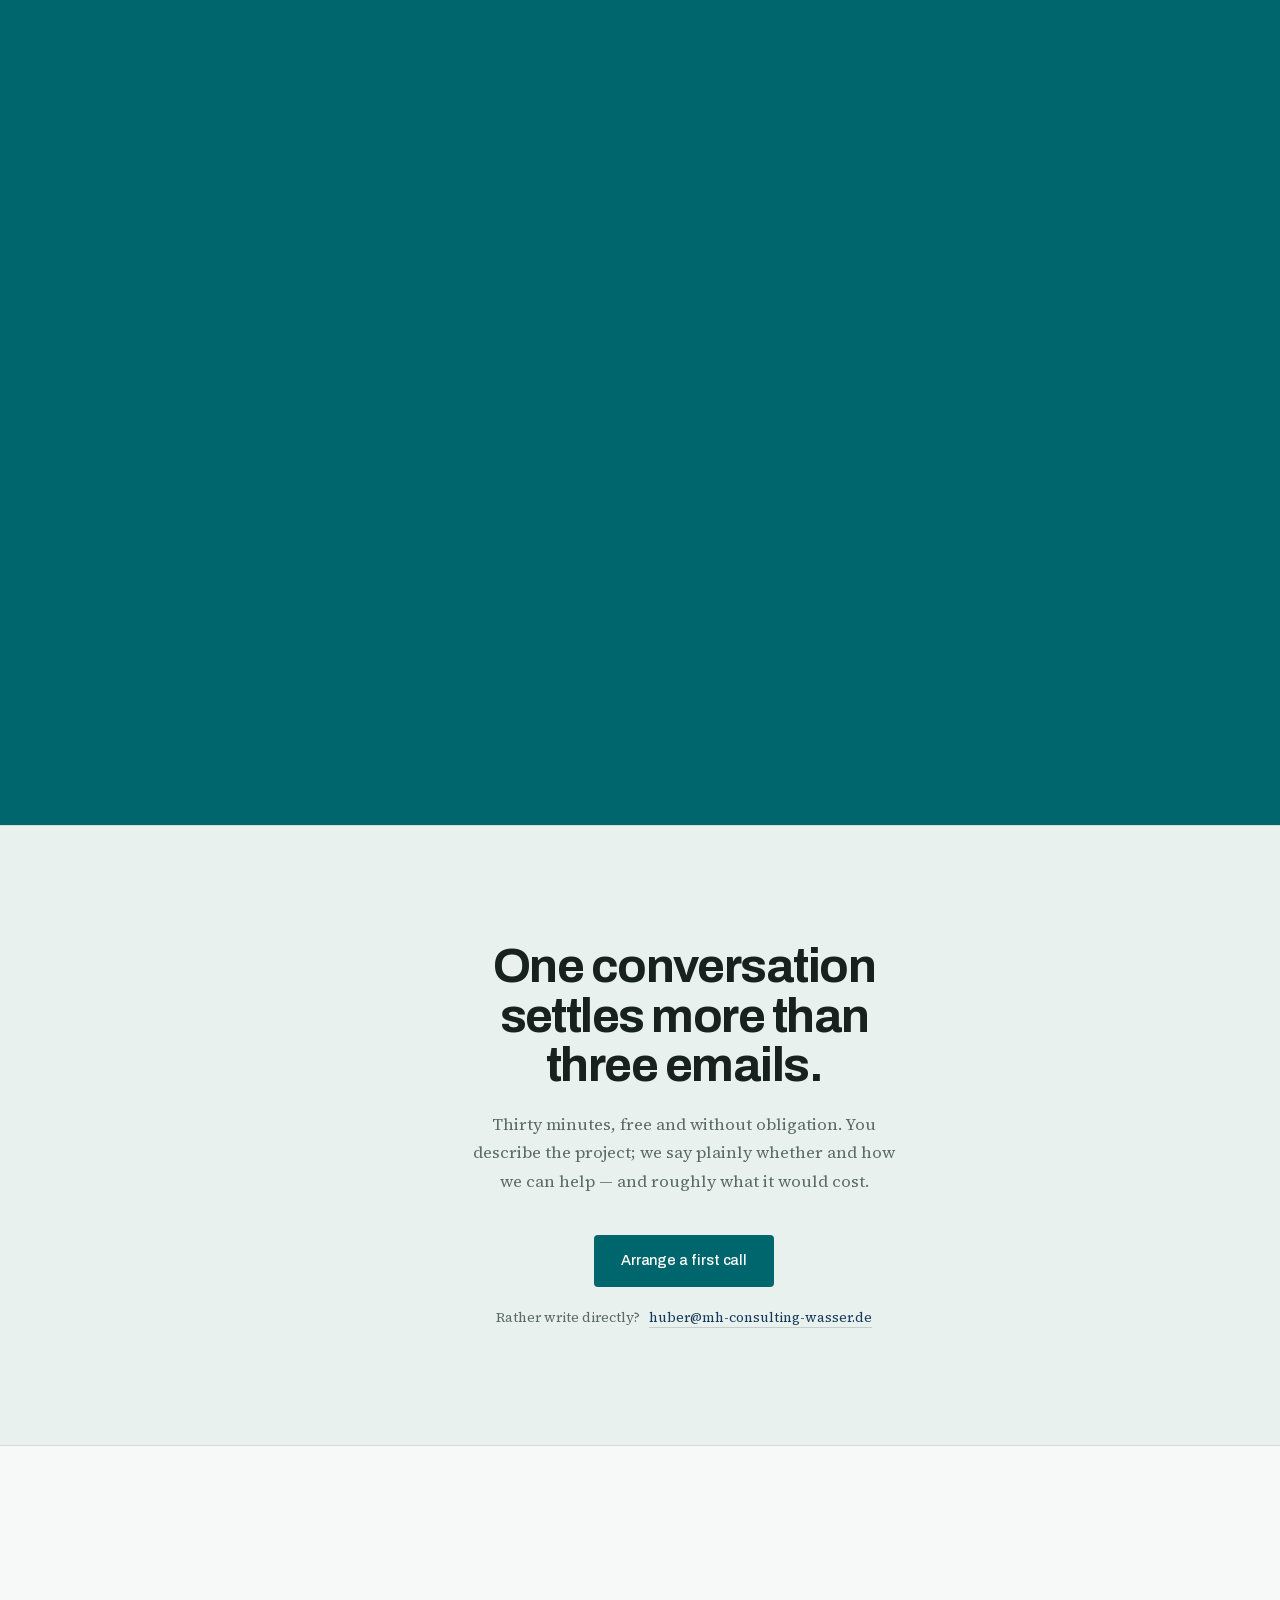
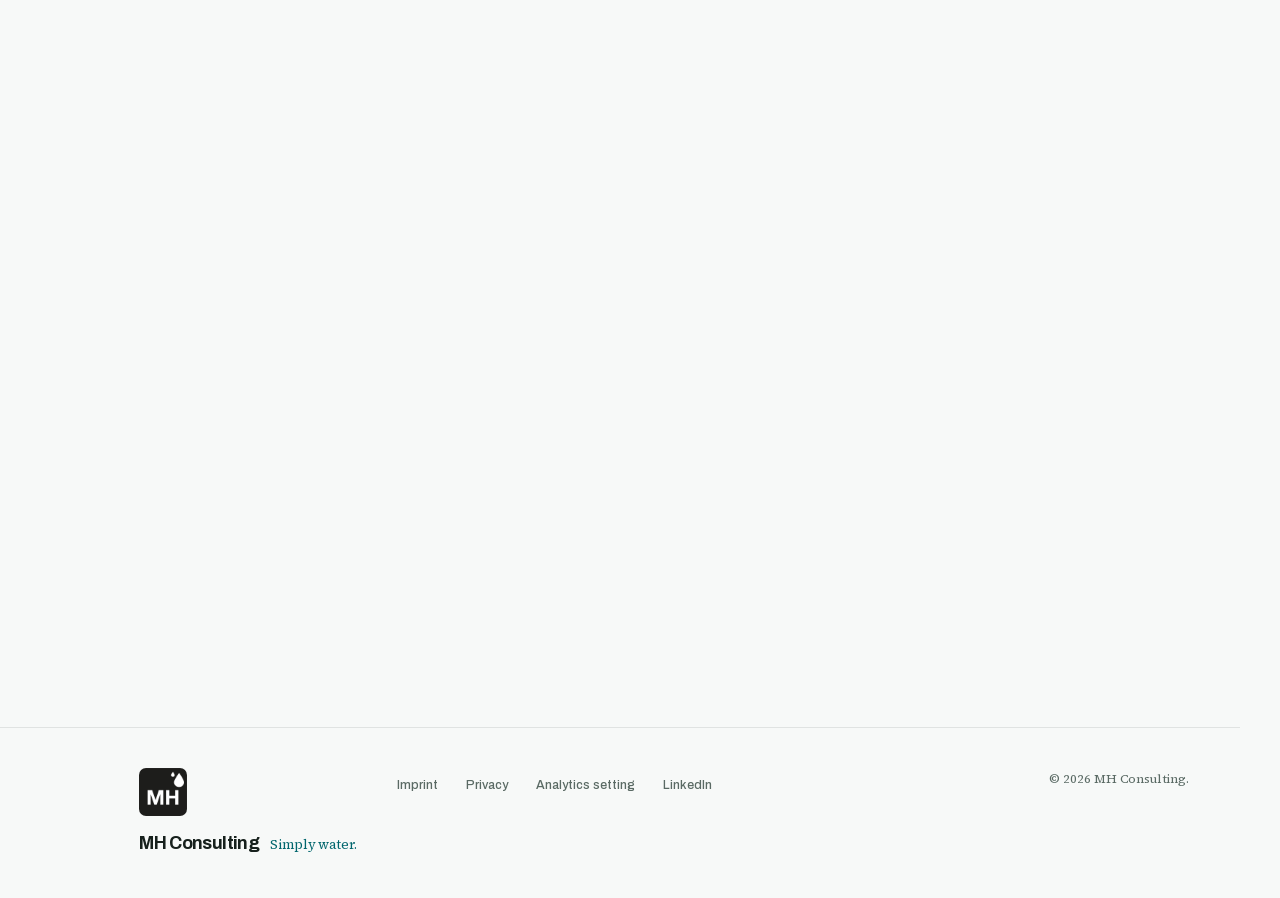
==== commit 48321613: "Fusszeile zeigt nur noch das Copyright Auf Wunsch: kein Zusatz, kein Verweis, nur die Jahreszahl und" ====
--- a/en/index.html
+++ b/en/index.html
@@ -724,7 +724,7 @@
     <a href="#" data-consent-reset data-i18n="cns.reset">Analytics setting</a>
     <a href="https://www.linkedin.com/in/magdalenahuber/" rel="me noopener" target="_blank">LinkedIn</a>
   </nav>
-  <p class="foot__note" data-i18n="foot.note">© 2026 MH Consulting. What is processed, and when, is set out in the privacy policy.</p>
+  <p class="foot__note" data-i18n="foot.note">© 2026 MH Consulting.</p>
 </footer>
 
 <dialog class="modal modal--write" id="write-modal" aria-labelledby="write-title">
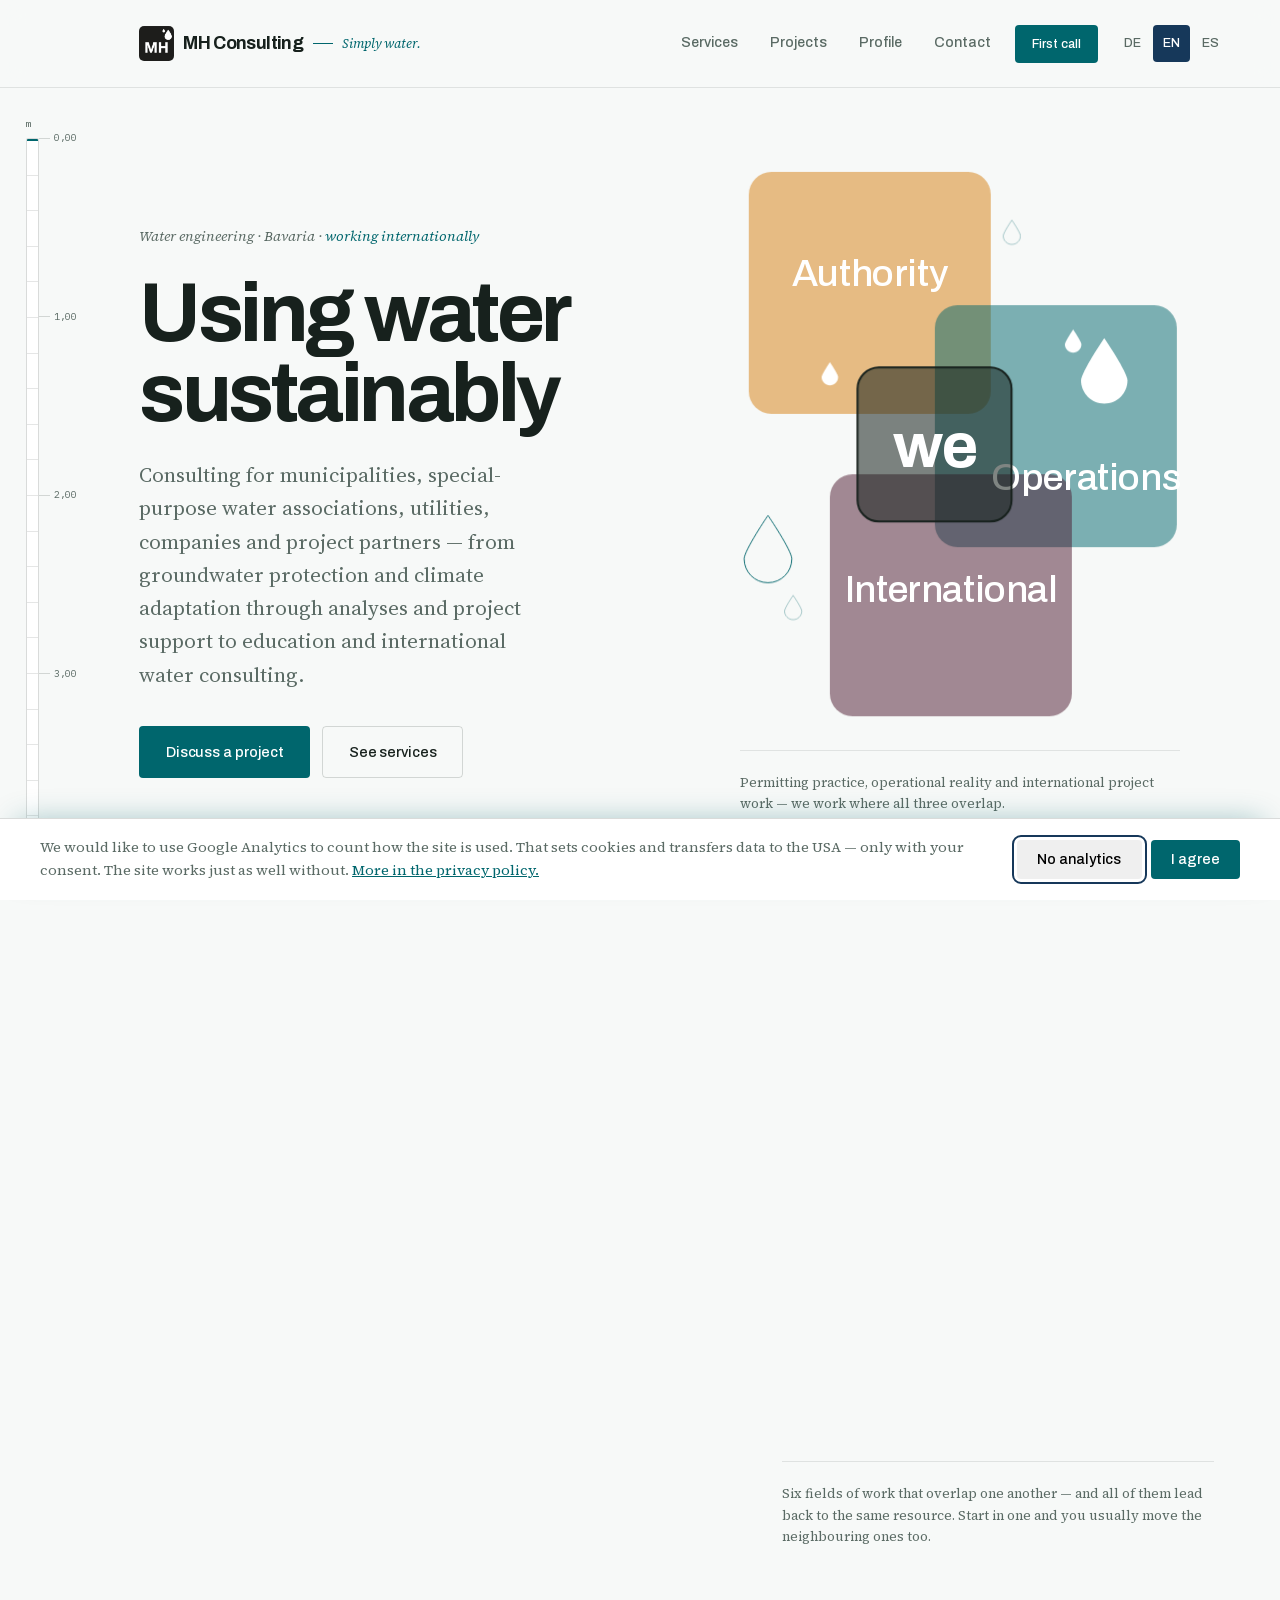
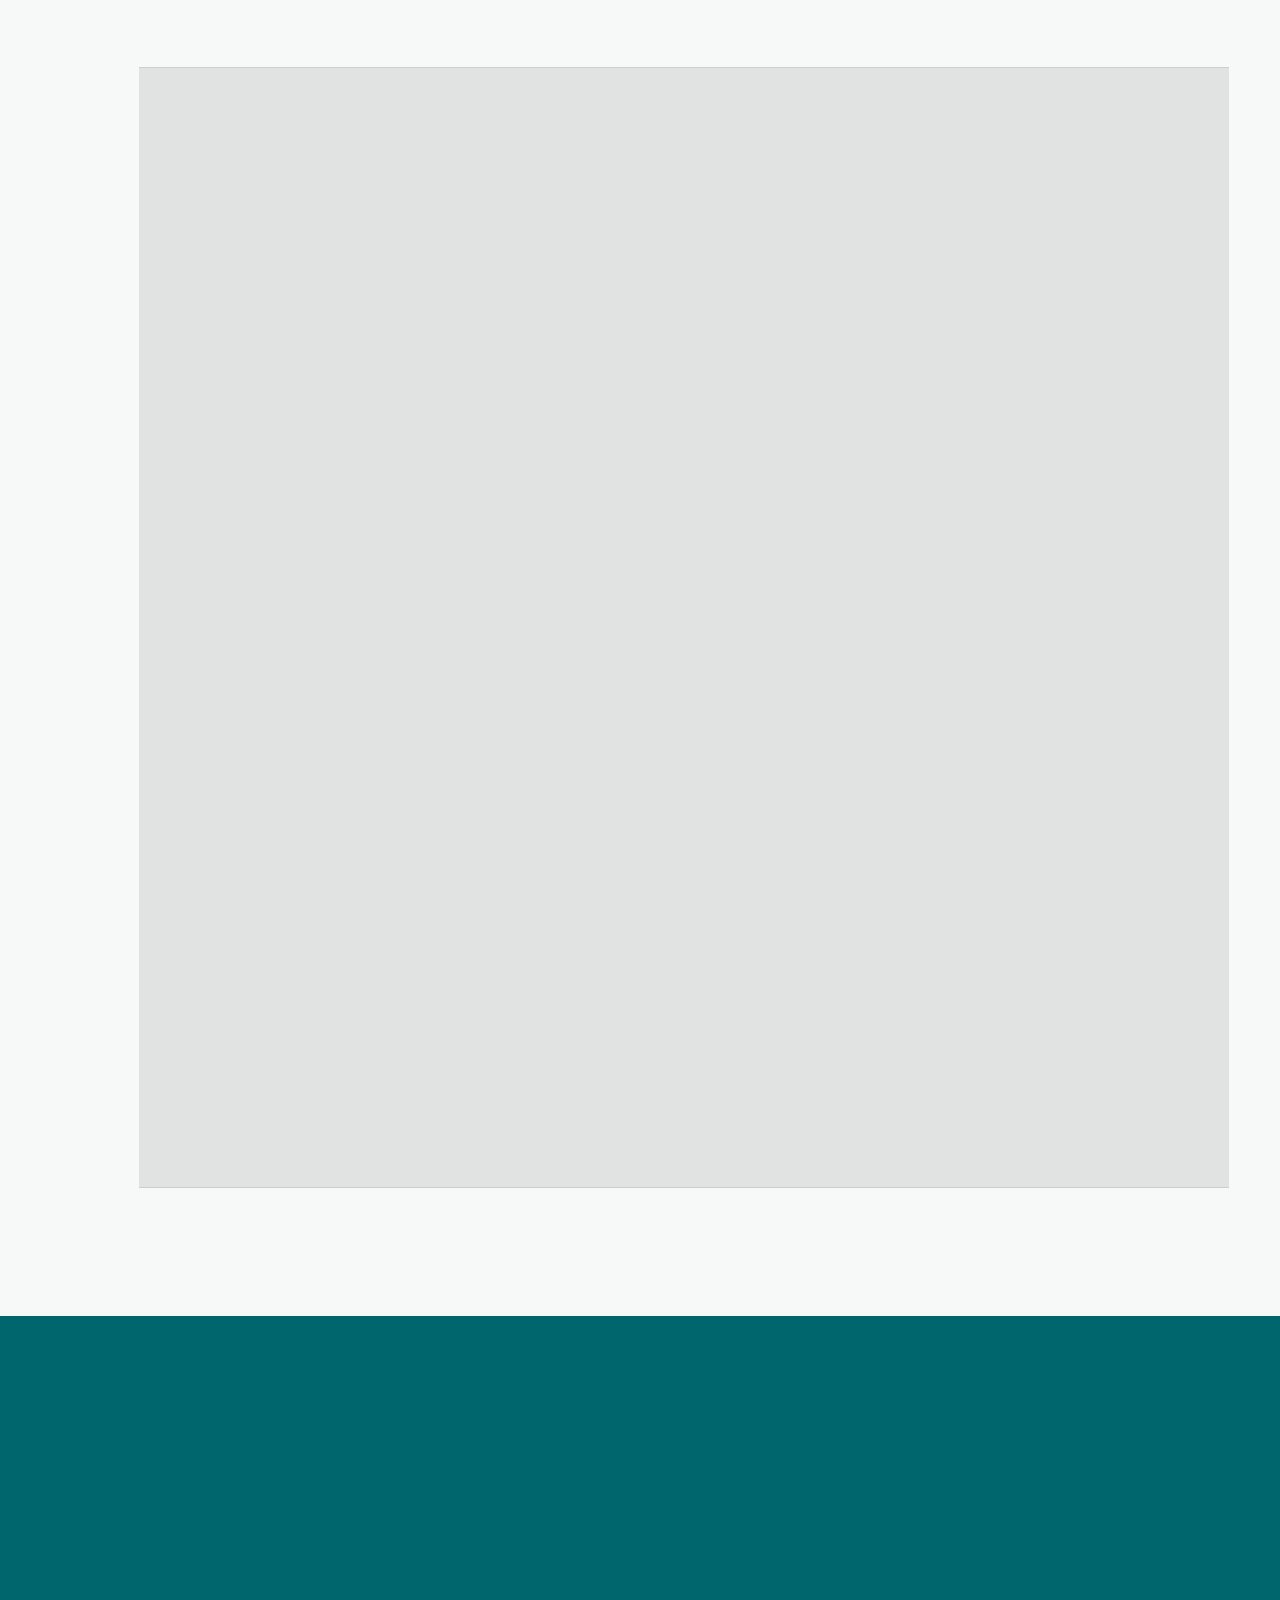
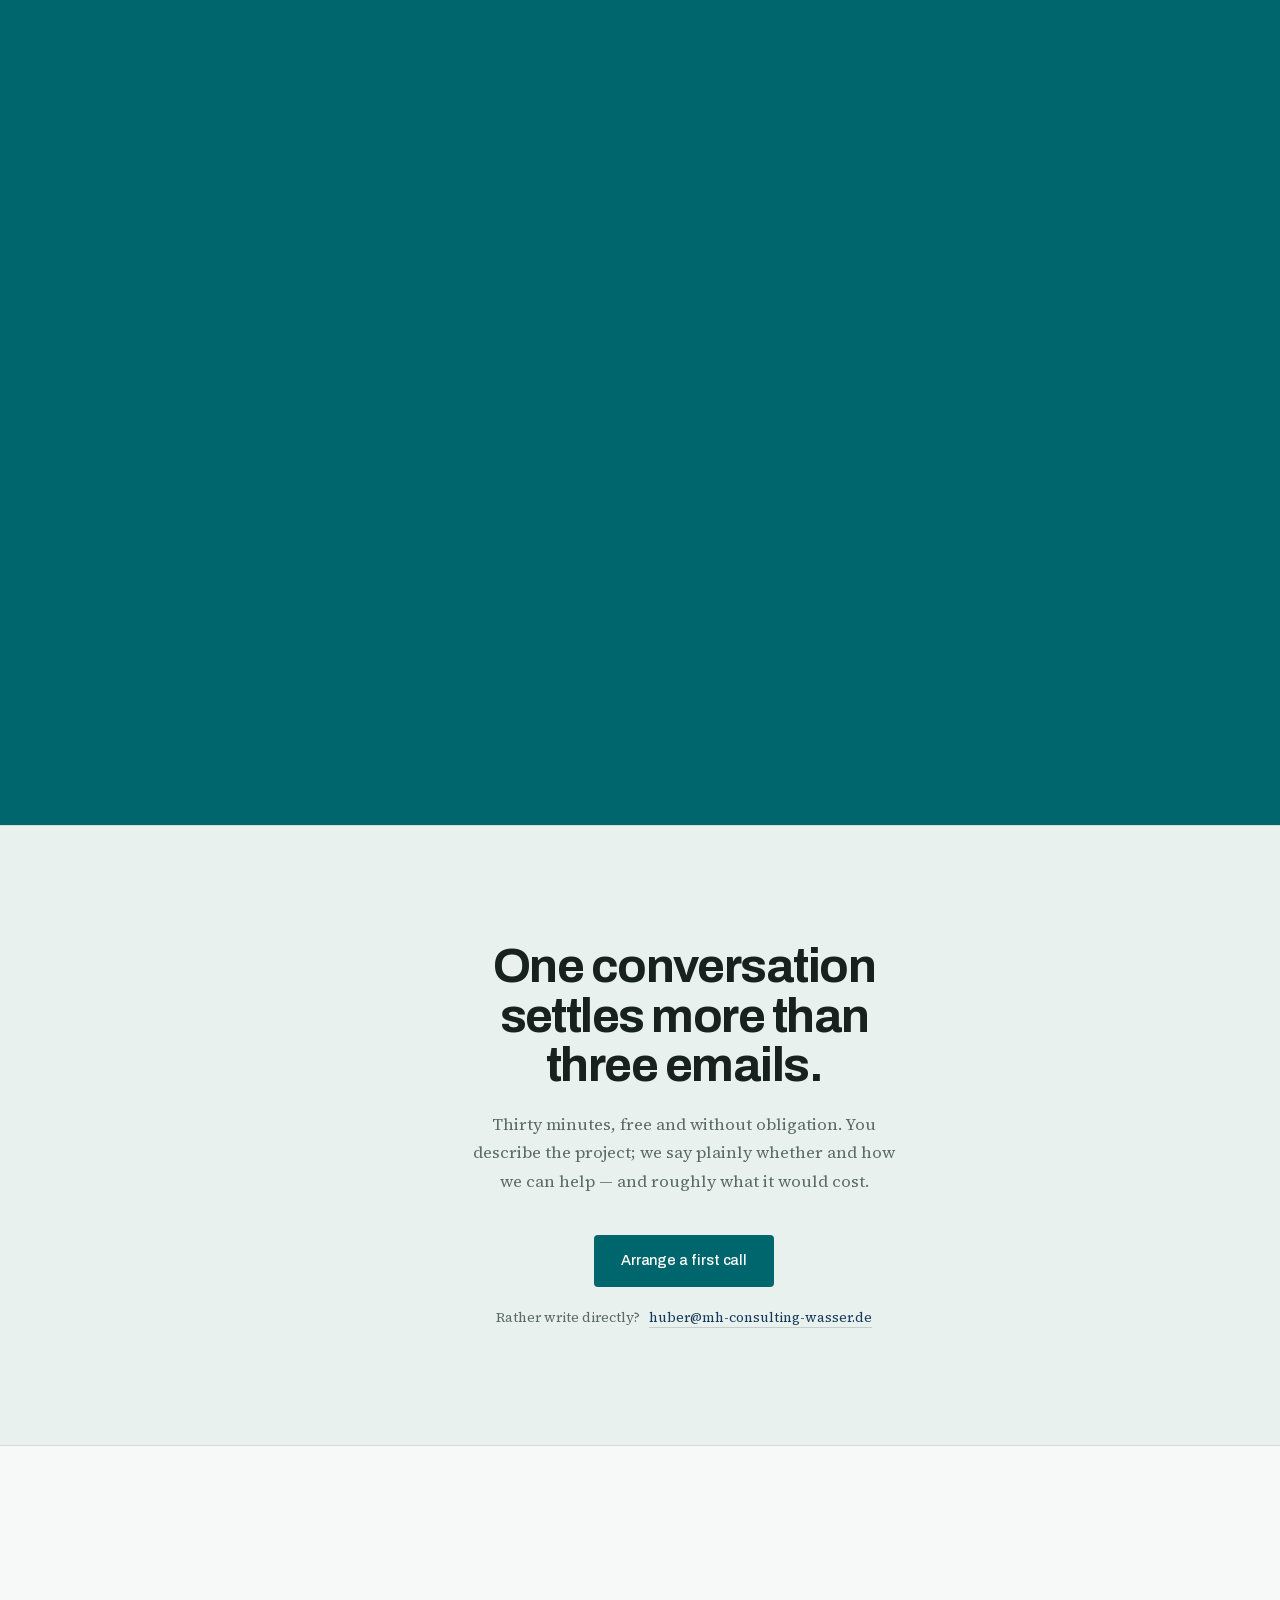
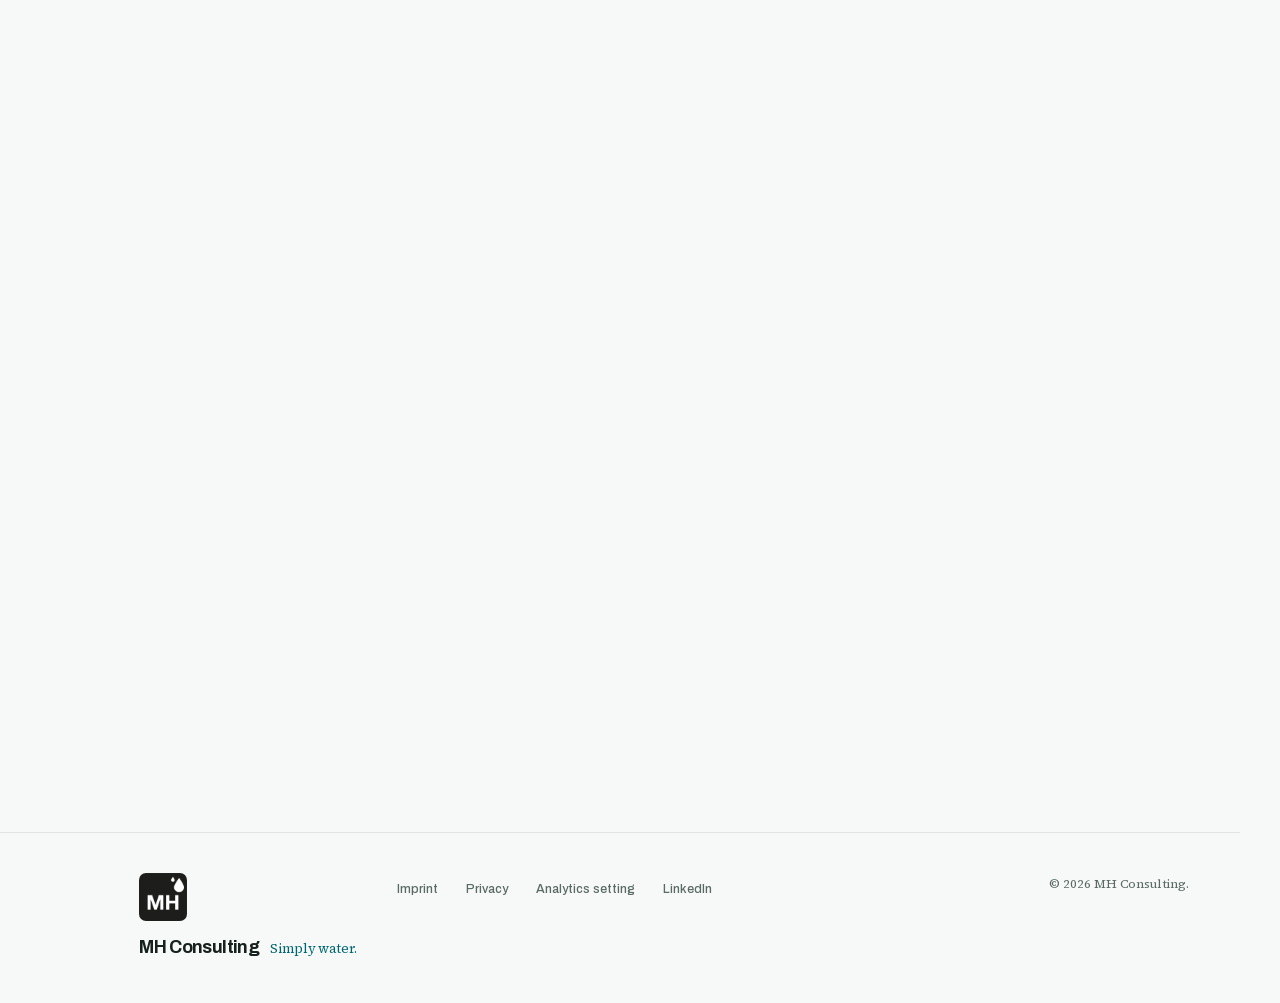
==== commit 9388afd2: "Formulare: Rueckweg waehlbar, E-Mail oder Telefon Ueber dem E-Mail-Feld steht jetzt die Wahl "Wie so" ====
--- a/en/index.html
+++ b/en/index.html
@@ -664,9 +664,32 @@
           <label for="f-org" data-i18n="frm.org">Organisation</label>
           <input id="f-org" name="org" type="text" autocomplete="organization">
         </div>
+        <div class="field field--wide choice" role="group" aria-labelledby="f-how-label">
+          <span class="choice__legend" id="f-how-label" data-i18n="frm.how">How should we get back to you?</span>
+          <div class="choice__row">
+            <span class="choice__opt">
+              <input id="f-how-mail" name="contact" type="radio" value="mail" checked>
+              <label for="f-how-mail" data-i18n="frm.howMail">By email</label>
+            </span>
+            <span class="choice__opt">
+              <input id="f-how-phone" name="contact" type="radio" value="phone">
+              <label for="f-how-phone" data-i18n="frm.howPhone">By phone</label>
+            </span>
+          </div>
+        </div>
         <div class="field">
-          <label for="f-mail" data-i18n="frm.mail">Email</label>
-          <input id="f-mail" name="email" type="email" autocomplete="email" required>
+          <span class="field__head">
+            <label for="f-mail" data-i18n="frm.mail">Email</label>
+            <em class="field__tag" data-tag="email" data-i18n="frm.optional" hidden>optional</em>
+          </span>
+          <input id="f-mail" name="email" type="email" autocomplete="email" inputmode="email" required aria-required="true">
+        </div>
+        <div class="field">
+          <span class="field__head">
+            <label for="f-phone" data-i18n="frm.phone">Phone</label>
+            <em class="field__tag" data-tag="phone" data-i18n="frm.optional">optional</em>
+          </span>
+          <input id="f-phone" name="phone" type="tel" autocomplete="tel" inputmode="tel" aria-required="false">
         </div>
         <div class="field">
           <label for="f-topic" data-i18n="frm.topic">Topic</label>
@@ -681,10 +704,10 @@
             <option value="sonstiges" data-i18n="frm.o7">Something else</option>
           </select>
         </div>
-        <div class="field field--wide">
+        <div class="field">
           <label for="f-slot" data-i18n="frm.slot">When suits you?</label>
           <select id="f-slot" name="slot">
-            <option value="" data-i18n="frm.s0" selected>No preference — suggest something</option>
+            <option value="" data-i18n="frm.s0" selected>No preference</option>
             <option value="vormittags" data-i18n="frm.s1">Morning (9–12)</option>
             <option value="mittags" data-i18n="frm.s2">Midday (12–14)</option>
             <option value="nachmittags" data-i18n="frm.s3">Afternoon (14–17)</option>
@@ -752,9 +775,32 @@
         <label for="w-org" data-i18n="frm.org">Organisation</label>
         <input id="w-org" name="org" type="text" autocomplete="organization">
       </div>
+      <div class="field field--wide choice" role="group" aria-labelledby="w-how-label">
+        <span class="choice__legend" id="w-how-label" data-i18n="frm.how">How should we get back to you?</span>
+        <div class="choice__row">
+          <span class="choice__opt">
+            <input id="w-how-mail" name="contact" type="radio" value="mail" checked>
+            <label for="w-how-mail" data-i18n="frm.howMail">By email</label>
+          </span>
+          <span class="choice__opt">
+            <input id="w-how-phone" name="contact" type="radio" value="phone">
+            <label for="w-how-phone" data-i18n="frm.howPhone">By phone</label>
+          </span>
+        </div>
+      </div>
       <div class="field">
-        <label for="w-mail" data-i18n="frm.mail">Email</label>
-        <input id="w-mail" name="email" type="email" autocomplete="email" required>
+        <span class="field__head">
+          <label for="w-mail" data-i18n="frm.mail">Email</label>
+          <em class="field__tag" data-tag="email" data-i18n="frm.optional" hidden>optional</em>
+        </span>
+        <input id="w-mail" name="email" type="email" autocomplete="email" inputmode="email" required aria-required="true">
+      </div>
+      <div class="field">
+        <span class="field__head">
+          <label for="w-phone" data-i18n="frm.phone">Phone</label>
+          <em class="field__tag" data-tag="phone" data-i18n="frm.optional">optional</em>
+        </span>
+        <input id="w-phone" name="phone" type="tel" autocomplete="tel" inputmode="tel" aria-required="false">
       </div>
       <div class="field">
         <label for="w-topic" data-i18n="frm.topic">Topic</label>
@@ -769,10 +815,10 @@
           <option value="sonstiges" data-i18n="frm.o7">Something else</option>
         </select>
       </div>
-        <div class="field field--wide">
+        <div class="field">
           <label for="w-slot" data-i18n="frm.slot">When suits you?</label>
           <select id="w-slot" name="slot">
-            <option value="" data-i18n="frm.s0" selected>No preference — suggest something</option>
+            <option value="" data-i18n="frm.s0" selected>No preference</option>
             <option value="vormittags" data-i18n="frm.s1">Morning (9–12)</option>
             <option value="mittags" data-i18n="frm.s2">Midday (12–14)</option>
             <option value="nachmittags" data-i18n="frm.s3">Afternoon (14–17)</option>
--- a/assets/css/style.css
+++ b/assets/css/style.css
@@ -792,6 +792,44 @@
   border-color:#B3341B; box-shadow:0 0 0 3px rgba(179,52,27,.16);
 }
 .field--wide .btn{ align-self:flex-start; }
+
+/* Kopfzeile eines Feldes: Beschriftung links, Hinweis „optional" rechts.
+   Der Hinweis steht am freiwilligen Feld, nicht am Pflichtfeld — die
+   Ausnahme zu kennzeichnen ist kürzer als die Regel. */
+.field__head{ display:flex; align-items:baseline; justify-content:space-between; gap:.5rem; }
+.field__tag{
+  font-family:var(--sans); font-style:normal;
+  font-size:.68rem; font-weight:500; letter-spacing:.02em;
+  color:var(--muted); opacity:.8; flex:none;
+}
+.field__tag[hidden]{ display:none; }
+
+/* Wahl des Rückwegs. Zwei Flächen statt zweier nackter Schalter: Der
+   ganze Kasten ist anklickbar, was auf dem Handy den Unterschied macht —
+   dieselbe Überlegung wie beim vergrößerten Kontrollkästchen unten. */
+.choice__legend{
+  font-family:var(--serif); font-style:italic;
+  font-size:var(--t-sm); color:var(--muted); letter-spacing:0;
+}
+.choice__row{ display:flex; flex-wrap:wrap; gap:.6rem; }
+.choice__opt{
+  flex:1 1 11rem; display:flex; align-items:center; gap:.65rem;
+  background:var(--white);
+  border:1px solid var(--line-firm); border-radius:var(--r-sm);
+  padding:.7rem .9rem; cursor:pointer;
+  transition:border-color .2s var(--ease), background-color .2s var(--ease);
+}
+.choice__opt input{ width:1.25rem; height:1.25rem; flex:none; margin:0; accent-color:var(--brand-deep); }
+.choice .choice__opt label{
+  font-family:var(--sans); font-style:normal;
+  font-size:.94rem; font-weight:400; color:var(--ink);
+  letter-spacing:0; cursor:pointer; flex:1;
+}
+.choice__opt:has(input:checked){
+  border-color:var(--brand);
+  background:color-mix(in srgb, var(--brand) 6%, var(--white));
+}
+.choice__opt:has(input:focus-visible){ box-shadow:var(--ring); border-color:var(--brand); }
 
 .check{ flex-direction:row; align-items:flex-start; gap:.75rem; }
 /* 1,5rem statt 1,1rem: Ein Kontrollkästchen, das man auf dem Handy
